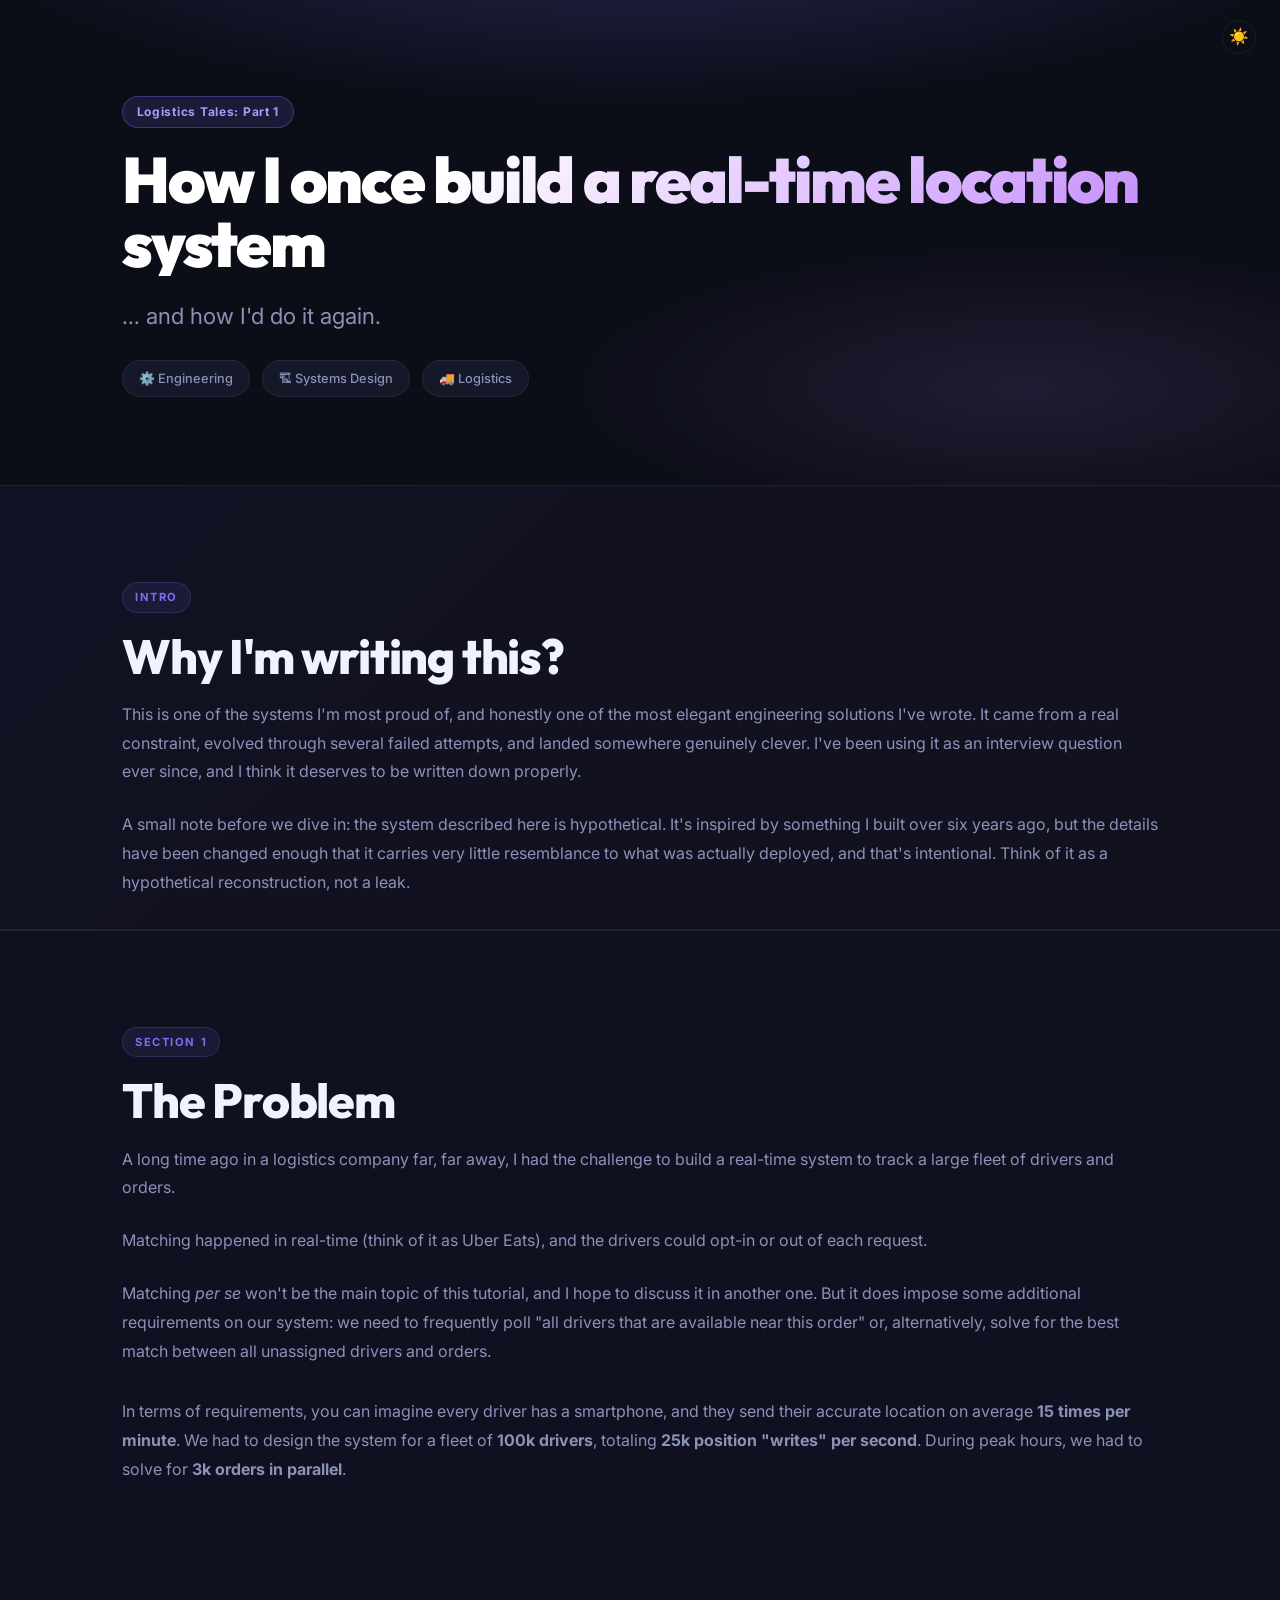
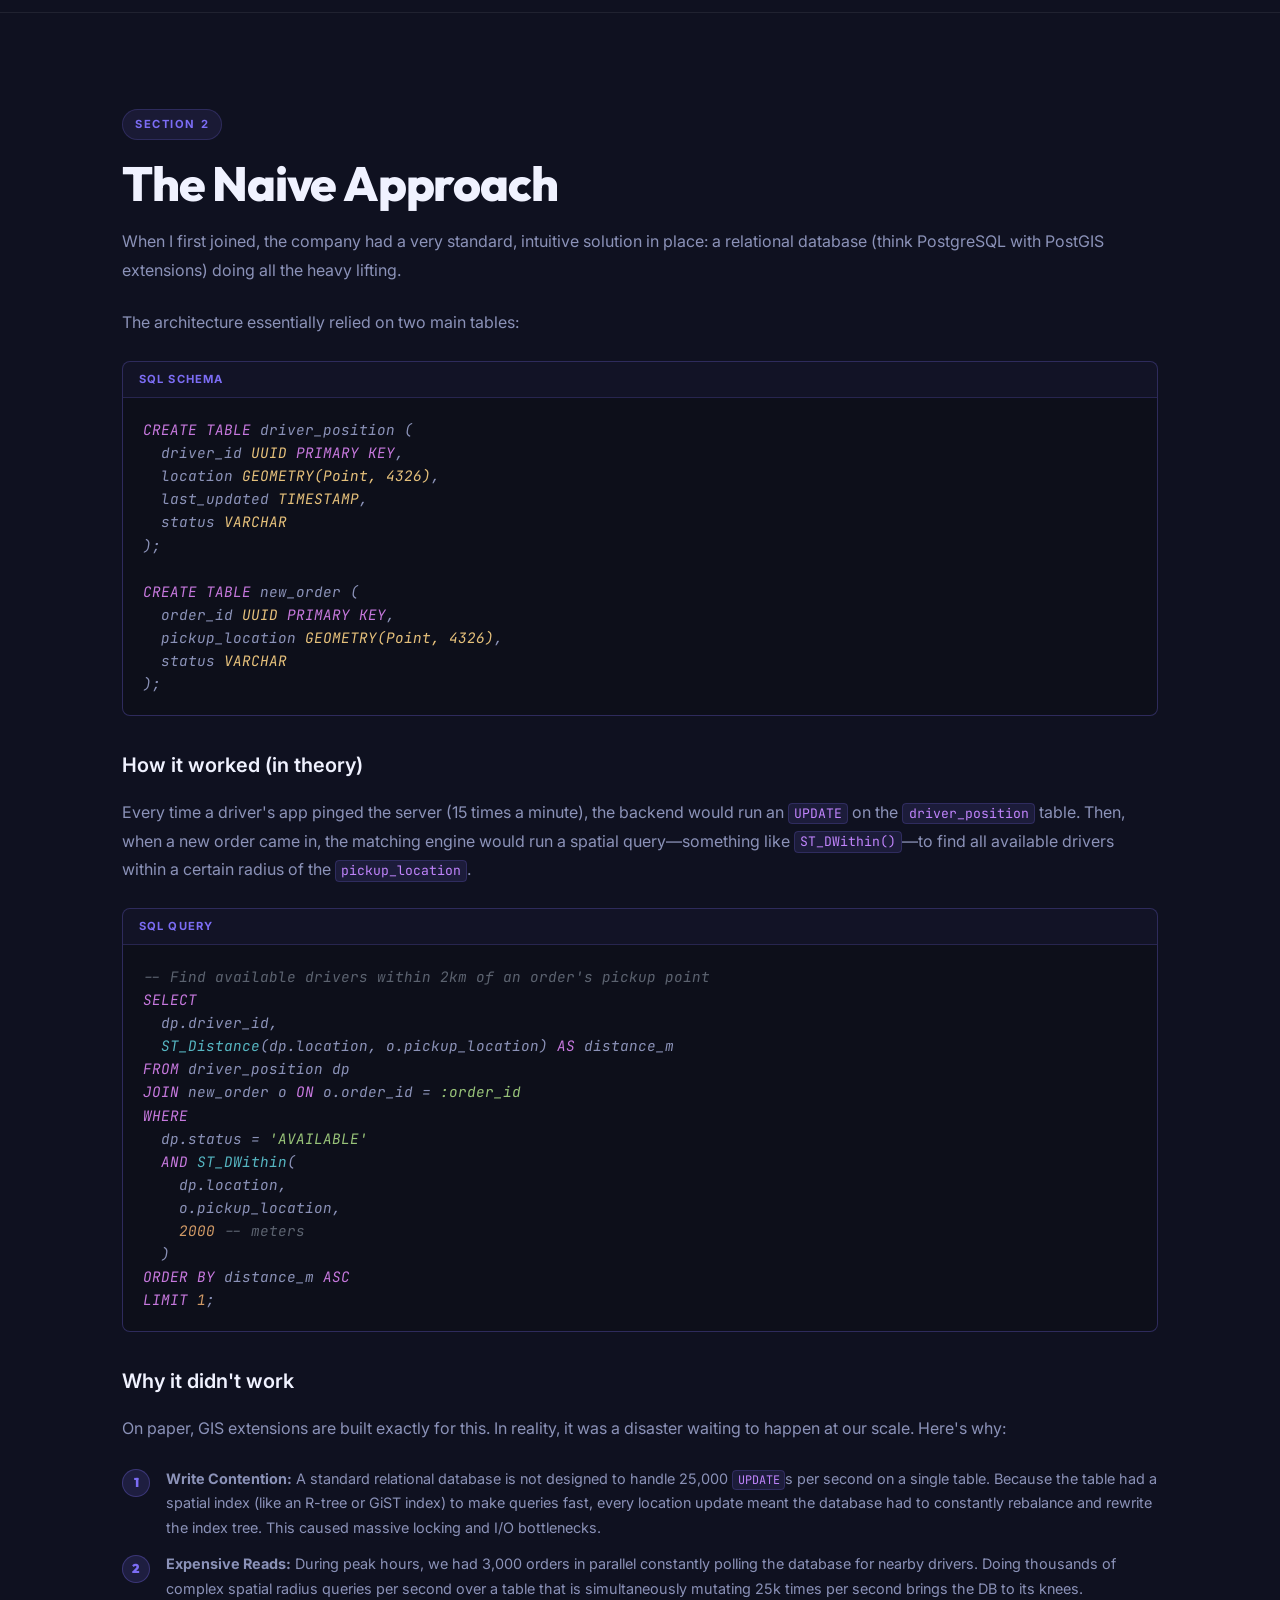
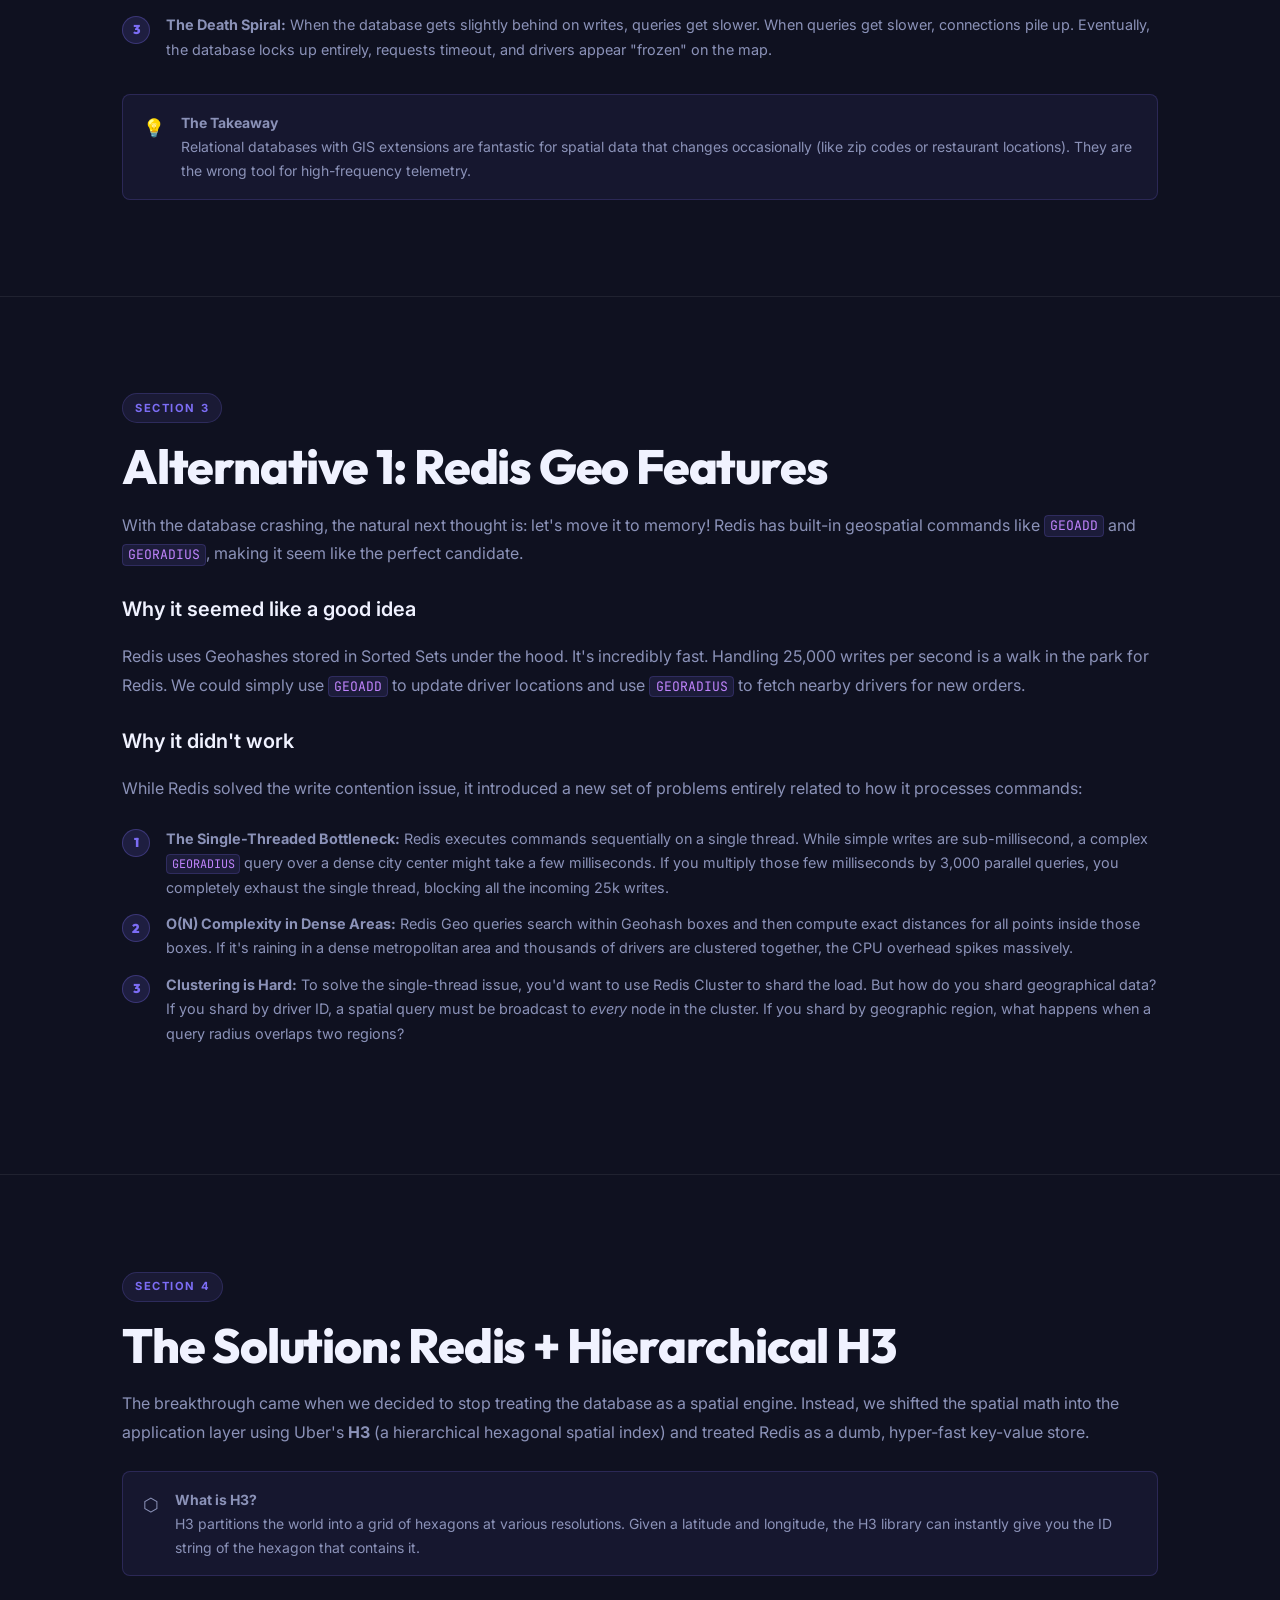
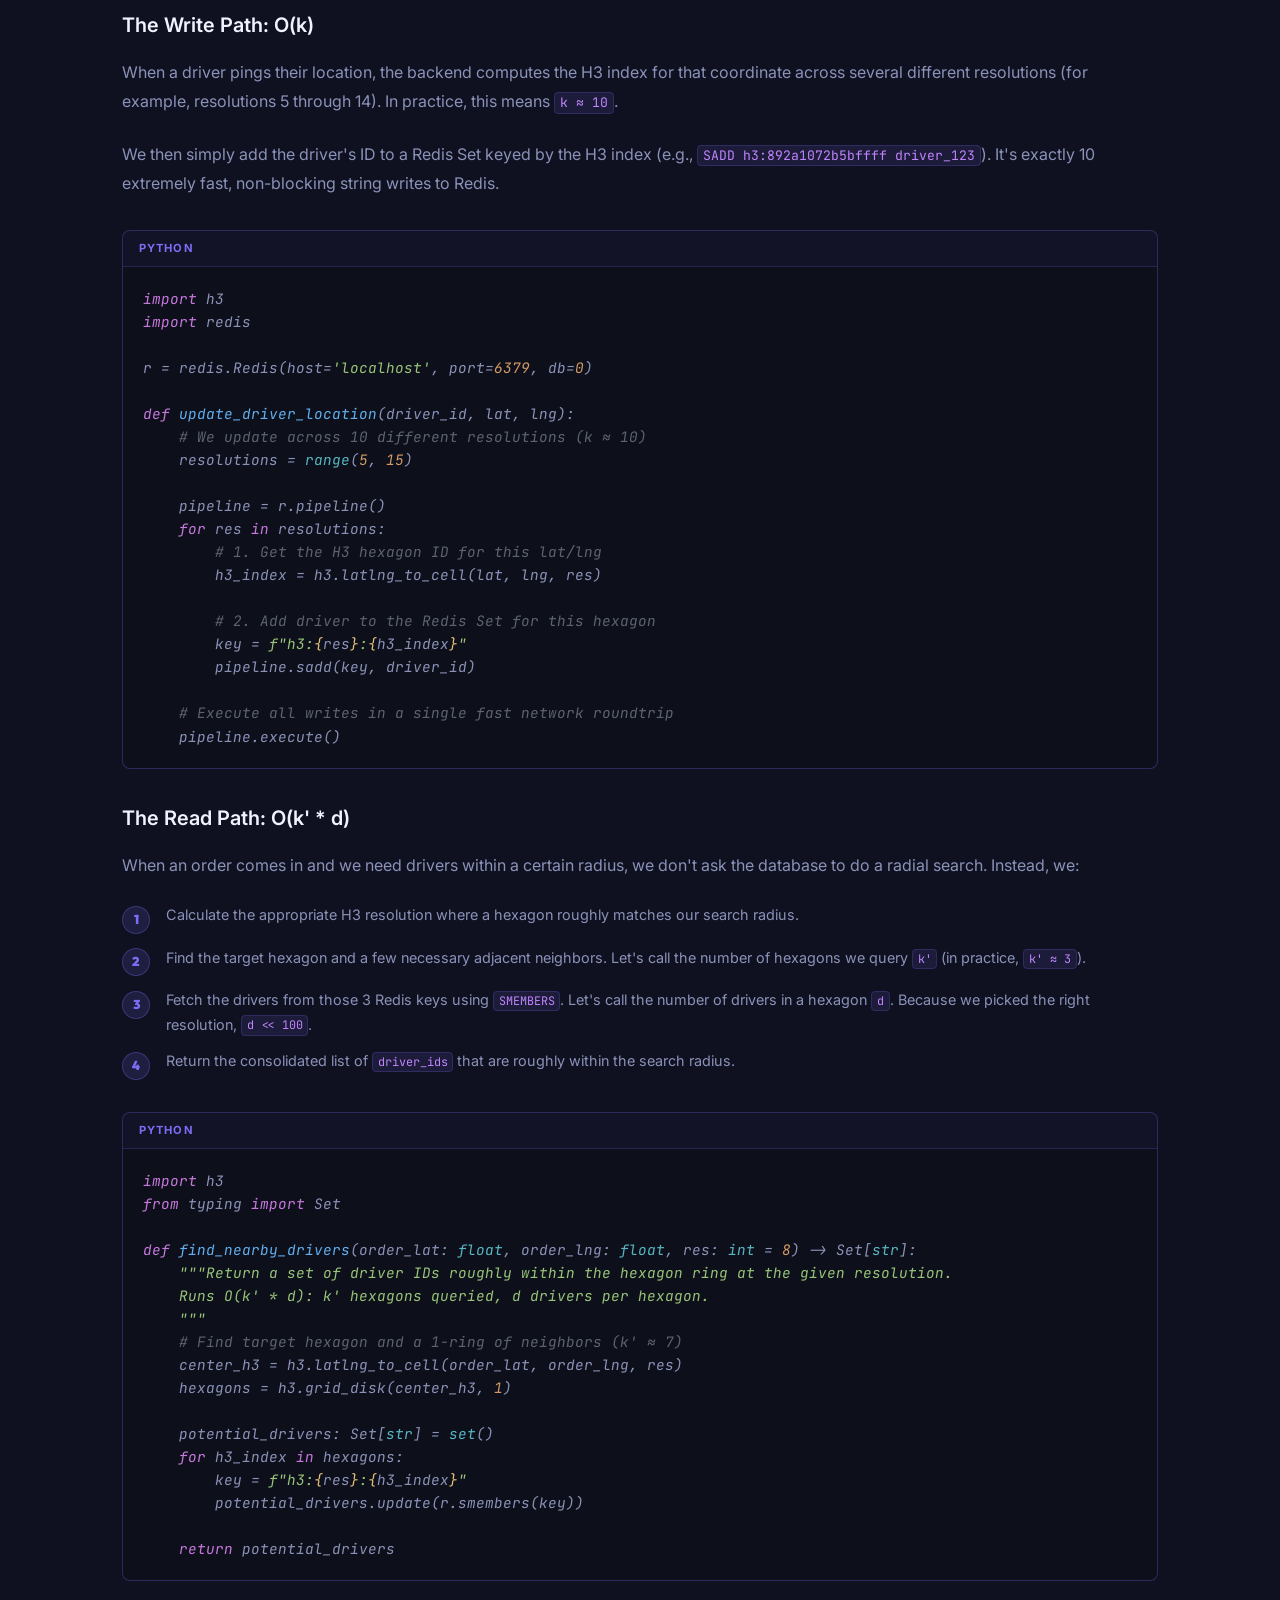
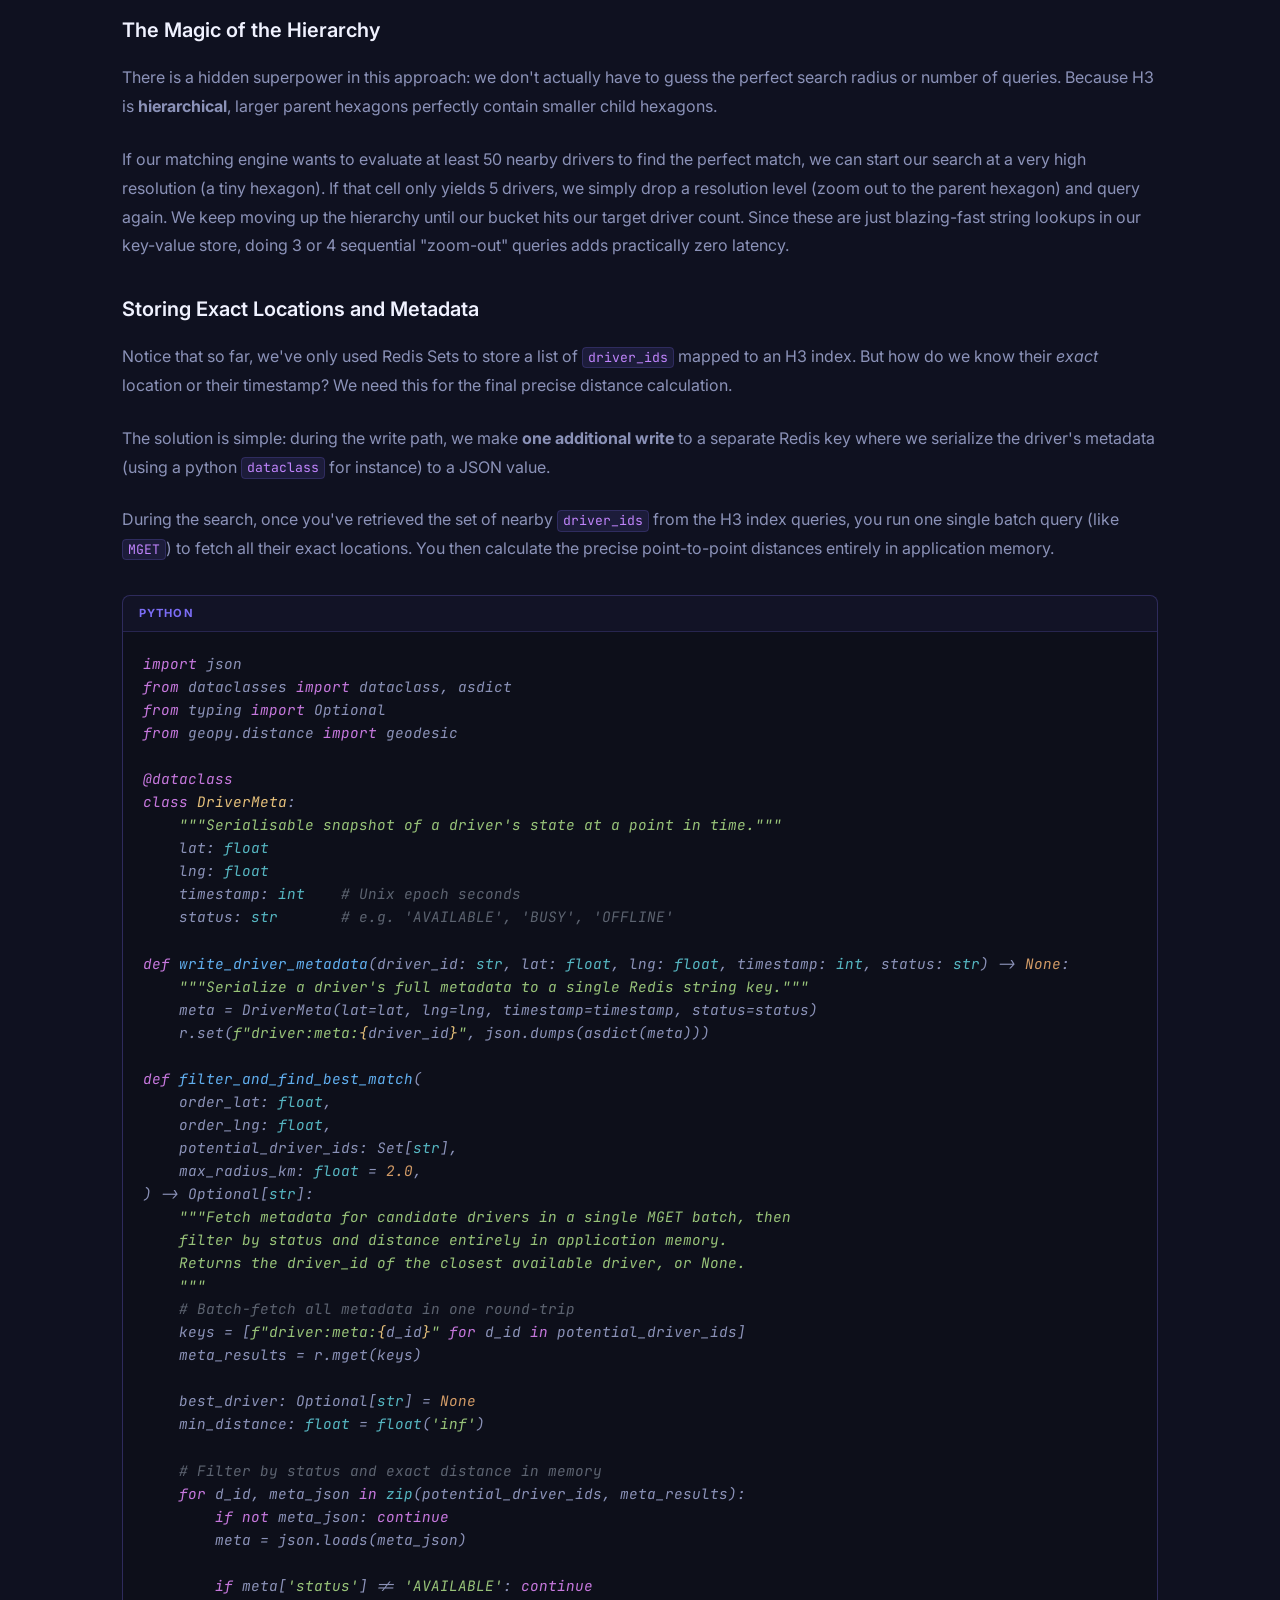
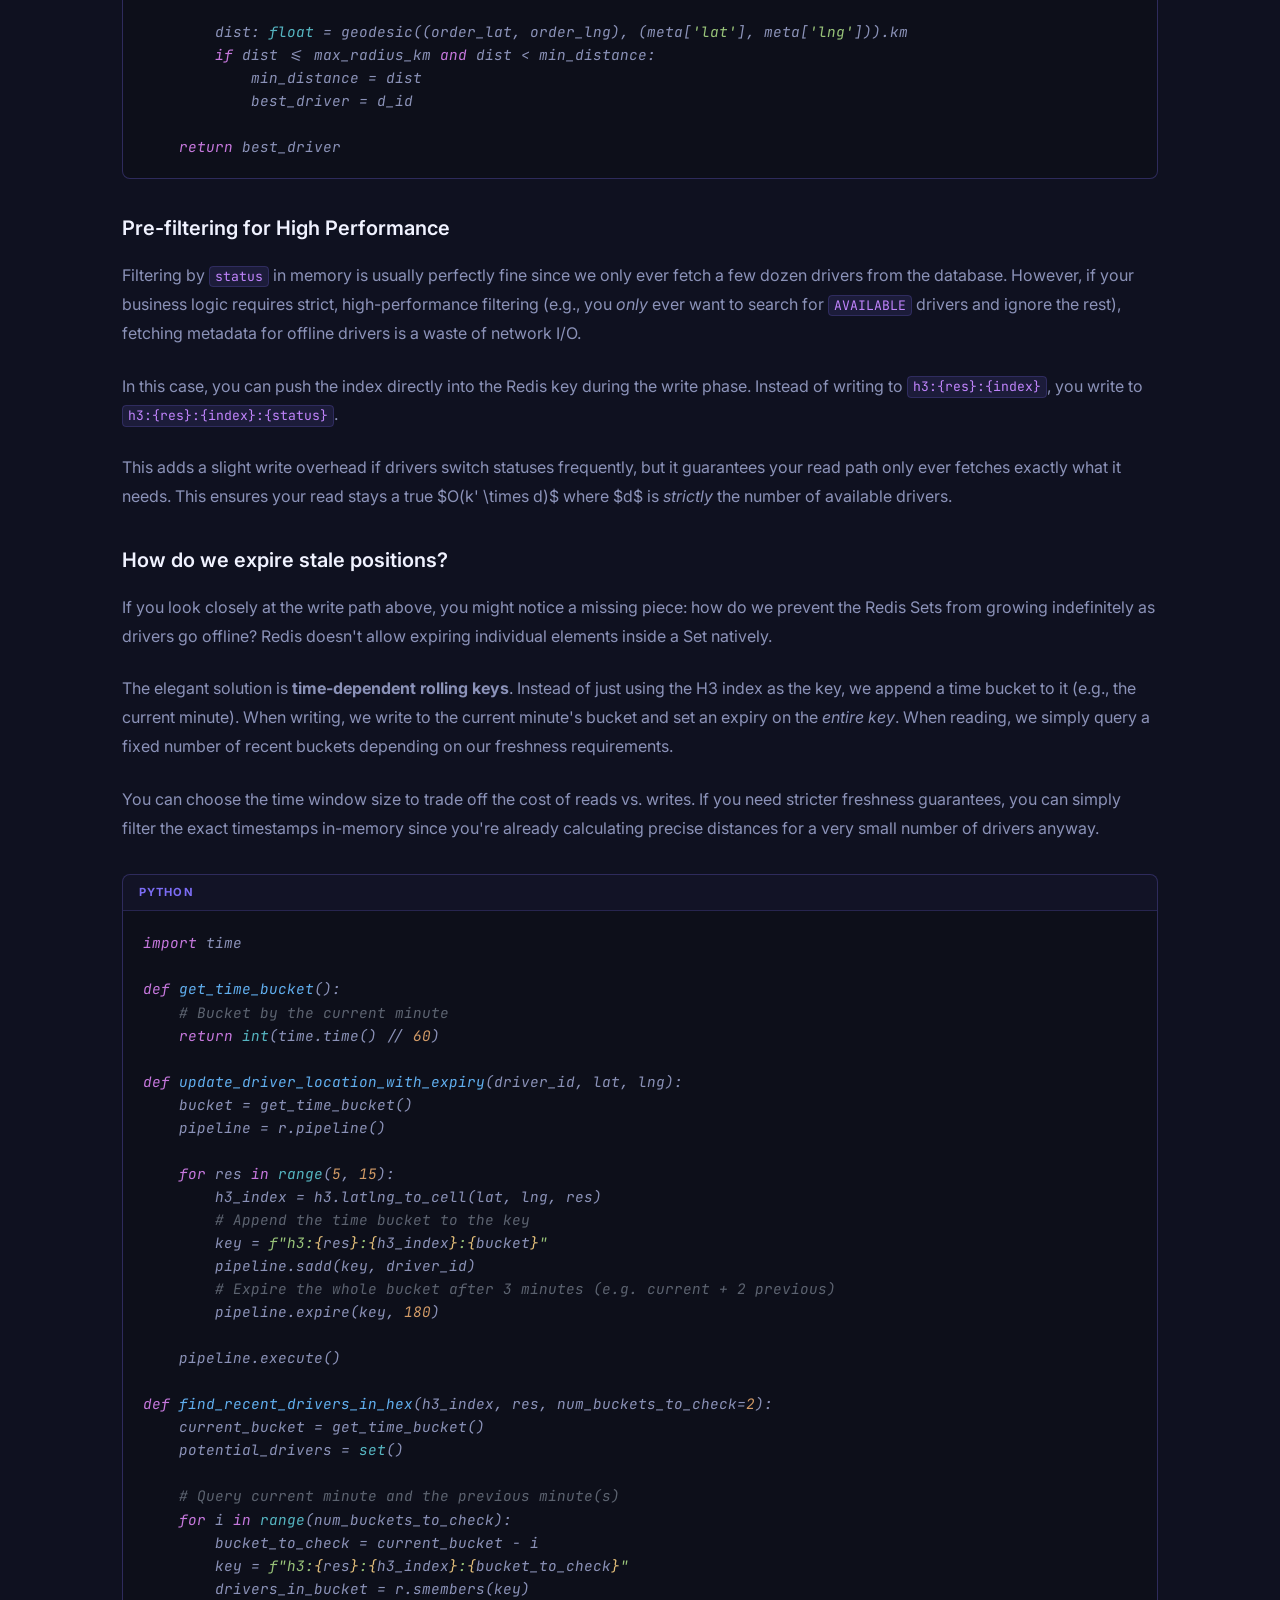
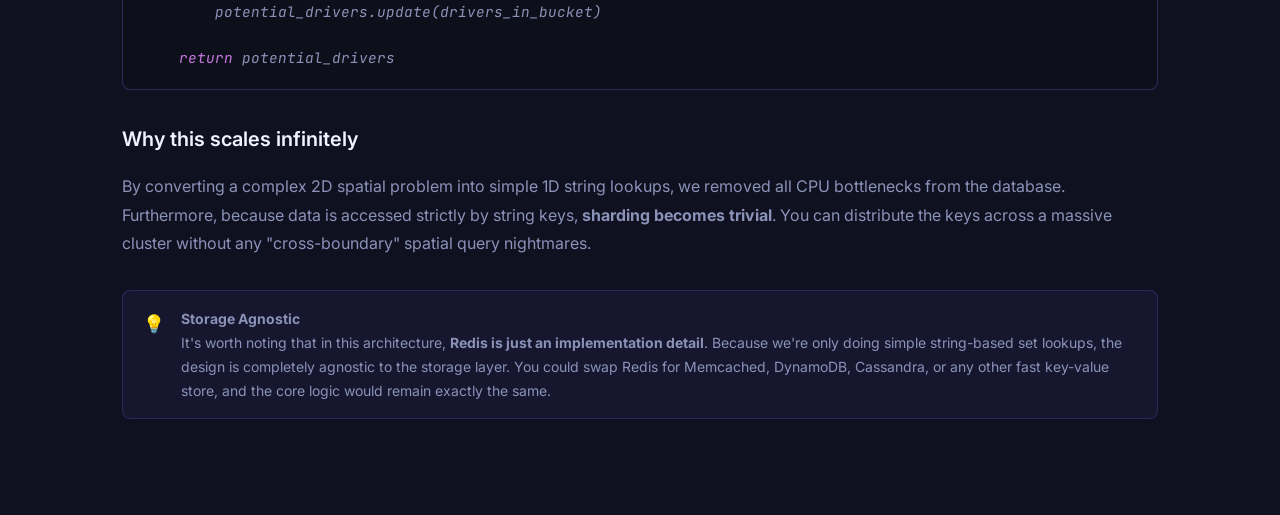
==== courses/position-tracking/index.html @ 2e07fdc0 "feat: add position tracking" ====
<!DOCTYPE html>
<html lang="en">

<head>
  <meta charset="UTF-8" />
  <meta name="viewport" content="width=device-width, initial-scale=1.0" />
  <title>How I once build a real-time location system — Gabi Surita</title>
  <meta name="description" content="and how I'd do it again" />
  <link rel="preconnect" href="https://fonts.googleapis.com" />
  <link rel="preconnect" href="https://fonts.gstatic.com" crossorigin />
  <link
    href="https://fonts.googleapis.com/css2?family=Inter:wght@300;400;500;600;700&family=Outfit:wght@300;400;600;700;900&family=JetBrains+Mono:wght@400;500&display=swap"
    rel="stylesheet" />
  <link rel="stylesheet" href="../../assets/style.css" />
  <link rel="stylesheet" href="../vibecoding/style.css" />
</head>

<body>

  <!-- Theme toggle fixed -->
  <button class="theme-toggle" id="theme-toggle" aria-label="Toggle theme"
    style="position:fixed;top:1.25rem;right:1.5rem;z-index:200;">☀️</button>

  <!-- COURSE HERO -->
  <section class="course-hero" style="min-height: 40vh; padding: 6rem 0 3rem;">
    <div class="course-hero-bg"></div>
    <div class="container course-hero-inner">
      <div class="partnership-badges">
        <span class="partner-badge partner-badge-ag">Logistics Tales: Part 1</span>
      </div>
      <h1 class="course-hero-title" style="font-size: clamp(2rem, 5vw, 4.5rem);">How I once build a real-time location
        system</h1>
      <p class="course-hero-subtitle" style="font-size: clamp(1.1rem, 2.5vw, 1.4rem);">... and how I'd do it again.</p>
      <div class="course-meta">
        <span class="meta-chip">⚙️ Engineering</span>
        <span class="meta-chip">🏗 Systems Design</span>
        <span class="meta-chip">🚚 Logistics</span>
      </div>
    </div>
  </section>

  <!-- INTRO -->
  <section class="tutorial-section vibe-interlude" id="intro" style="padding-bottom: 0;">
    <div class="container">
      <div class="section-tag">Intro</div>
      <h2 class="tutorial-title">Why I'm writing this?</h2>
      <p style="color: var(--text-secondary); line-height: 1.8; font-size: 1rem; margin-bottom: 1.5rem;">
        This is one of the systems I'm most proud of, and honestly one of the most elegant engineering solutions I've
        wrote. It came from a real constraint, evolved through several failed attempts, and landed somewhere
        genuinely clever. I've been using it as an interview question ever since, and I think it deserves to be written
        down properly.
      </p>
      <p style="color: var(--text-secondary); line-height: 1.8; font-size: 1rem; margin-bottom: 2rem;">
        A small note before we dive in: the system described here is hypothetical. It's inspired by something I built
        over six years ago, but the details have been changed enough that it carries very little resemblance to what was
        actually deployed, and that's intentional. Think of it as a hypothetical reconstruction, not a leak.
      </p>
    </div>
  </section>

  <!-- THE PROBLEM -->
  <section class="tutorial-section" id="the-problem">
    <div class="container">
      <div class="section-tag">Section 1</div>
      <h2 class="tutorial-title">The Problem</h2>
      <p style="color: var(--text-secondary); line-height: 1.8; font-size: 1rem; margin-bottom: 1.5rem;">
        A long time ago in a logistics company far, far away, I had the challenge to build a real-time system to track a
        large fleet of drivers and orders.
      </p>

      <p style="color: var(--text-secondary); line-height: 1.8; font-size: 1rem; margin-bottom: 1.5rem;">
        Matching happened in real-time (think of it as Uber Eats), and the drivers could opt-in or out of each request.
      </p>

      <p style="color: var(--text-secondary); line-height: 1.8; font-size: 1rem; margin-bottom: 2rem;">
        Matching <em>per se</em> won't be the main topic of this tutorial, and I hope to discuss it in another one. But
        it does impose some additional requirements on our system: we need to frequently poll "all drivers that are
        available near this order" or, alternatively, solve for the best match between all unassigned drivers and
        orders.
      </p>

      <p style="color: var(--text-secondary); line-height: 1.8; font-size: 1rem; margin-bottom: 2rem;">
        In terms of requirements, you can imagine every driver has a smartphone, and they send their accurate location
        on average <strong>15 times per minute</strong>. We had to design the system for a fleet of <strong>100k
          drivers</strong>, totaling <strong>25k position "writes" per second</strong>. During peak hours, we had to
        solve for <strong>3k orders in parallel</strong>.
      </p>
    </div>
  </section>

  <!-- THE NAIVE APPROACH -->
  <section class="tutorial-section section-alt" id="the-naive-approach">
    <div class="container">
      <div class="section-tag">Section 2</div>
      <h2 class="tutorial-title">The Naive Approach</h2>
      <p style="color: var(--text-secondary); line-height: 1.8; font-size: 1rem; margin-bottom: 1.5rem;">
        When I first joined, the company had a very standard, intuitive solution in place: a relational database (think
        PostgreSQL with PostGIS extensions) doing all the heavy lifting.
      </p>

      <p style="color: var(--text-secondary); line-height: 1.8; font-size: 1rem; margin-bottom: 1.5rem;">
        The architecture essentially relied on two main tables:
      </p>

      <div class="prompt-box" style="margin-bottom: 2rem;">
        <div class="prompt-box-header">SQL Schema</div>
        <div class="prompt-box-body"
          style="font-family: 'JetBrains Mono', monospace; font-size: 0.9rem; line-height: 1.6;">
          <span style="color: #c678dd;">CREATE TABLE</span> driver_position (<br>
          &nbsp;&nbsp;driver_id <span style="color: #e5c07b;">UUID</span> <span style="color: #c678dd;">PRIMARY
            KEY</span>,<br>
          &nbsp;&nbsp;location <span style="color: #e5c07b;">GEOMETRY(Point, 4326)</span>,<br>
          &nbsp;&nbsp;last_updated <span style="color: #e5c07b;">TIMESTAMP</span>,<br>
          &nbsp;&nbsp;status <span style="color: #e5c07b;">VARCHAR</span><br>
          );<br><br>
          <span style="color: #c678dd;">CREATE TABLE</span> new_order (<br>
          &nbsp;&nbsp;order_id <span style="color: #e5c07b;">UUID</span> <span style="color: #c678dd;">PRIMARY
            KEY</span>,<br>
          &nbsp;&nbsp;pickup_location <span style="color: #e5c07b;">GEOMETRY(Point, 4326)</span>,<br>
          &nbsp;&nbsp;status <span style="color: #e5c07b;">VARCHAR</span><br>
          );
        </div>
      </div>

      <h3 style="font-size: 1.25rem; font-weight: 600; margin-bottom: 1rem; color: var(--text-primary);">How it worked
        (in theory)</h3>
      <p style="color: var(--text-secondary); line-height: 1.8; font-size: 1rem; margin-bottom: 1.5rem;">
        Every time a driver's app pinged the server (15 times a minute), the backend would run an <code>UPDATE</code> on
        the <code>driver_position</code> table. Then, when a new order came in, the matching engine would run a spatial
        query—something like <code>ST_DWithin()</code>—to find all available drivers within a certain radius of the
        <code>pickup_location</code>.
      </p>

      <div class="prompt-box" style="margin-bottom: 2rem;">
        <div class="prompt-box-header">SQL Query</div>
        <div class="prompt-box-body"
          style="font-family: 'JetBrains Mono', monospace; font-size: 0.9rem; line-height: 1.6;">
          <span style="color: #5c6370; font-style: italic;">-- Find available drivers within 2km of an order's pickup
            point</span><br>
          <span style="color: #c678dd;">SELECT</span><br>
          &nbsp;&nbsp;dp.driver_id,<br>
          &nbsp;&nbsp;<span style="color: #56b6c2;">ST_Distance</span>(dp.location, o.pickup_location) <span
            style="color: #c678dd;">AS</span> distance_m<br>
          <span style="color: #c678dd;">FROM</span> driver_position dp<br>
          <span style="color: #c678dd;">JOIN</span> new_order o <span style="color: #c678dd;">ON</span> o.order_id =
          <span style="color: #98c379;">:order_id</span><br>
          <span style="color: #c678dd;">WHERE</span><br>
          &nbsp;&nbsp;dp.status = <span style="color: #98c379;">'AVAILABLE'</span><br>
          &nbsp;&nbsp;<span style="color: #c678dd;">AND</span> <span style="color: #56b6c2;">ST_DWithin</span>(<br>
          &nbsp;&nbsp;&nbsp;&nbsp;dp.location,<br>
          &nbsp;&nbsp;&nbsp;&nbsp;o.pickup_location,<br>
          &nbsp;&nbsp;&nbsp;&nbsp;<span style="color: #d19a66;">2000</span> <span
            style="color: #5c6370; font-style: italic;">-- meters</span><br>
          &nbsp;&nbsp;)<br>
          <span style="color: #c678dd;">ORDER BY</span> distance_m <span style="color: #c678dd;">ASC</span><br>
          <span style="color: #c678dd;">LIMIT</span> <span style="color: #d19a66;">1</span>;
        </div>
      </div>

      <h3 style="font-size: 1.25rem; font-weight: 600; margin-bottom: 1rem; color: var(--text-primary);">Why it didn't
        work</h3>
      <p style="color: var(--text-secondary); line-height: 1.8; font-size: 1rem; margin-bottom: 1.5rem;">
        On paper, GIS extensions are built exactly for this. In reality, it was a disaster waiting to happen at our
        scale. Here's why:
      </p>

      <div class="instruction-steps" style="margin-bottom: 2rem;">
        <div class="instruction-step">
          <span class="instruction-num">1</span>
          <div><strong>Write Contention:</strong> A standard relational database is not designed to handle 25,000
            <code>UPDATE</code>s per second on a single table. Because the table had a spatial index (like an R-tree or
            GiST index) to make queries fast, every location update meant the database had to constantly rebalance and
            rewrite the index tree. This caused massive locking and I/O bottlenecks.
          </div>
        </div>
        <div class="instruction-step">
          <span class="instruction-num">2</span>
          <div><strong>Expensive Reads:</strong> During peak hours, we had 3,000 orders in parallel constantly polling
            the database for nearby drivers. Doing thousands of complex spatial radius queries per second over a table
            that is simultaneously mutating 25k times per second brings the DB to its knees.</div>
        </div>
        <div class="instruction-step">
          <span class="instruction-num">3</span>
          <div><strong>The Death Spiral:</strong> When the database gets slightly behind on writes, queries get slower.
            When queries get slower, connections pile up. Eventually, the database locks up entirely, requests timeout,
            and drivers appear "frozen" on the map.</div>
        </div>
      </div>

      <div class="callout callout-info">
        <span class="callout-icon">💡</span>
        <div>
          <strong>The Takeaway</strong><br>
          Relational databases with GIS extensions are fantastic for spatial data that changes occasionally (like zip
          codes or restaurant locations). They are the wrong tool for high-frequency telemetry.
        </div>
      </div>
    </div>
  </section>

  <!-- ALTERNATIVE 1: REDIS -->
  <section class="tutorial-section" id="alternative-1-redis">
    <div class="container">
      <div class="section-tag">Section 3</div>
      <h2 class="tutorial-title">Alternative 1: Redis Geo Features</h2>
      <p style="color: var(--text-secondary); line-height: 1.8; font-size: 1rem; margin-bottom: 1.5rem;">
        With the database crashing, the natural next thought is: let's move it to memory! Redis has built-in geospatial
        commands like <code>GEOADD</code> and <code>GEORADIUS</code>, making it seem like the perfect candidate.
      </p>

      <h3 style="font-size: 1.25rem; font-weight: 600; margin-bottom: 1rem; color: var(--text-primary);">Why it seemed
        like a good idea</h3>
      <p style="color: var(--text-secondary); line-height: 1.8; font-size: 1rem; margin-bottom: 1.5rem;">
        Redis uses Geohashes stored in Sorted Sets under the hood. It's incredibly fast. Handling 25,000 writes per
        second is a walk in the park for Redis. We could simply use <code>GEOADD</code> to update driver locations and
        use <code>GEORADIUS</code> to fetch nearby drivers for new orders.
      </p>

      <h3 style="font-size: 1.25rem; font-weight: 600; margin-bottom: 1rem; color: var(--text-primary);">Why it didn't
        work</h3>
      <p style="color: var(--text-secondary); line-height: 1.8; font-size: 1rem; margin-bottom: 1.5rem;">
        While Redis solved the write contention issue, it introduced a new set of problems entirely related to how it
        processes commands:
      </p>

      <div class="instruction-steps" style="margin-bottom: 2rem;">
        <div class="instruction-step">
          <span class="instruction-num">1</span>
          <div><strong>The Single-Threaded Bottleneck:</strong> Redis executes commands sequentially on a single thread.
            While simple writes are sub-millisecond, a complex <code>GEORADIUS</code> query over a dense city center
            might take a few milliseconds. If you multiply those few milliseconds by 3,000 parallel queries, you
            completely exhaust the single thread, blocking all the incoming 25k writes.</div>
        </div>
        <div class="instruction-step">
          <span class="instruction-num">2</span>
          <div><strong>O(N) Complexity in Dense Areas:</strong> Redis Geo queries search within Geohash boxes and then
            compute exact distances for all points inside those boxes. If it's raining in a dense metropolitan area and
            thousands of drivers are clustered together, the CPU overhead spikes massively.</div>
        </div>
        <div class="instruction-step">
          <span class="instruction-num">3</span>
          <div><strong>Clustering is Hard:</strong> To solve the single-thread issue, you'd want to use Redis Cluster to
            shard the load. But how do you shard geographical data? If you shard by driver ID, a spatial query must be
            broadcast to <em>every</em> node in the cluster. If you shard by geographic region, what happens when a
            query radius overlaps two regions?</div>
        </div>
      </div>
    </div>
  </section>
  <!-- THE WINNING ARCHITECTURE -->
  <section class="tutorial-section section-alt" id="the-winning-architecture">
    <div class="container">
      <div class="section-tag">Section 4</div>
      <h2 class="tutorial-title">The Solution: Redis + Hierarchical H3</h2>
      <p style="color: var(--text-secondary); line-height: 1.8; font-size: 1rem; margin-bottom: 1.5rem;">
        The breakthrough came when we decided to stop treating the database as a spatial engine. Instead, we shifted the
        spatial math into the application layer using Uber's <strong>H3</strong> (a hierarchical hexagonal spatial
        index) and treated Redis as a dumb, hyper-fast key-value store.
      </p>

      <div class="callout callout-info" style="margin-bottom: 2rem;">
        <span class="callout-icon">⬡</span>
        <div>
          <strong>What is H3?</strong><br>
          H3 partitions the world into a grid of hexagons at various resolutions. Given a latitude and longitude, the H3
          library can instantly give you the ID string of the hexagon that contains it.
        </div>
      </div>

      <h3 style="font-size: 1.25rem; font-weight: 600; margin-bottom: 1rem; color: var(--text-primary);">The Write Path:
        O(k)</h3>
      <p style="color: var(--text-secondary); line-height: 1.8; font-size: 1rem; margin-bottom: 1.5rem;">
        When a driver pings their location, the backend computes the H3 index for that coordinate across several
        different resolutions (for example, resolutions 5 through 14). In practice, this means <code>k ≈ 10</code>.
      </p>
      <p style="color: var(--text-secondary); line-height: 1.8; font-size: 1rem; margin-bottom: 2rem;">
        We then simply add the driver's ID to a Redis Set keyed by the H3 index (e.g.,
        <code>SADD h3:892a1072b5bffff driver_123</code>). It's exactly 10 extremely fast, non-blocking string writes to
        Redis.
      </p>

      <div class="prompt-box" style="margin-bottom: 2rem;">
        <div class="prompt-box-header">python</div>
        <div class="prompt-box-body"
          style="font-family: 'JetBrains Mono', monospace; font-size: 0.9rem; line-height: 1.6;">
          <span style="color: #c678dd;">import</span> h3<br>
          <span style="color: #c678dd;">import</span> redis<br><br>
          r = redis.Redis(host=<span style="color: #98c379;">'localhost'</span>, port=<span
            style="color: #d19a66;">6379</span>, db=<span style="color: #d19a66;">0</span>)<br><br>
          <span style="color: #c678dd;">def</span> <span
            style="color: #61afef;">update_driver_location</span>(driver_id, lat, lng):<br>
          &nbsp;&nbsp;&nbsp;&nbsp;<span style="color: #5c6370; font-style: italic;"># We update across 10 different
            resolutions (k ≈ 10)</span><br>
          &nbsp;&nbsp;&nbsp;&nbsp;resolutions = <span style="color: #56b6c2;">range</span>(<span
            style="color: #d19a66;">5</span>, <span style="color: #d19a66;">15</span>)<br><br>
          &nbsp;&nbsp;&nbsp;&nbsp;pipeline = r.pipeline()<br>
          &nbsp;&nbsp;&nbsp;&nbsp;<span style="color: #c678dd;">for</span> res <span style="color: #c678dd;">in</span>
          resolutions:<br>
          &nbsp;&nbsp;&nbsp;&nbsp;&nbsp;&nbsp;&nbsp;&nbsp;<span style="color: #5c6370; font-style: italic;"># 1. Get the
            H3 hexagon ID for this lat/lng</span><br>
          &nbsp;&nbsp;&nbsp;&nbsp;&nbsp;&nbsp;&nbsp;&nbsp;h3_index = h3.latlng_to_cell(lat, lng, res)<br><br>
          &nbsp;&nbsp;&nbsp;&nbsp;&nbsp;&nbsp;&nbsp;&nbsp;<span style="color: #5c6370; font-style: italic;"># 2. Add
            driver to the Redis Set for this hexagon</span><br>
          &nbsp;&nbsp;&nbsp;&nbsp;&nbsp;&nbsp;&nbsp;&nbsp;key = <span style="color: #98c379;">f"h3:</span><span
            style="color: #e5c07b;">{</span>res<span style="color: #e5c07b;">}</span><span
            style="color: #98c379;">:</span><span style="color: #e5c07b;">{</span>h3_index<span
            style="color: #e5c07b;">}</span><span style="color: #98c379;">"</span><br>
          &nbsp;&nbsp;&nbsp;&nbsp;&nbsp;&nbsp;&nbsp;&nbsp;pipeline.sadd(key, driver_id)<br><br>
          &nbsp;&nbsp;&nbsp;&nbsp;<span style="color: #5c6370; font-style: italic;"># Execute all writes in a single
            fast network roundtrip</span><br>
          &nbsp;&nbsp;&nbsp;&nbsp;pipeline.execute()
        </div>
      </div>

      <h3 style="font-size: 1.25rem; font-weight: 600; margin-bottom: 1rem; color: var(--text-primary);">The Read Path:
        O(k' * d)</h3>
      <p style="color: var(--text-secondary); line-height: 1.8; font-size: 1rem; margin-bottom: 1.5rem;">
        When an order comes in and we need drivers within a certain radius, we don't ask the database to do a radial
        search. Instead, we:
      </p>

      <div class="instruction-steps" style="margin-bottom: 2rem;">
        <div class="instruction-step">
          <span class="instruction-num">1</span>
          <div>Calculate the appropriate H3 resolution where a hexagon roughly matches our search radius.</div>
        </div>
        <div class="instruction-step">
          <span class="instruction-num">2</span>
          <div>Find the target hexagon and a few necessary adjacent neighbors. Let's call the number of hexagons we
            query <code>k'</code> (in practice, <code>k' ≈ 3</code>).</div>
        </div>
        <div class="instruction-step">
          <span class="instruction-num">3</span>
          <div>Fetch the drivers from those 3 Redis keys using <code>SMEMBERS</code>. Let's call the number of drivers
            in a hexagon <code>d</code>. Because we picked the right resolution, <code>d &lt;&lt; 100</code>.</div>
        </div>
        <div class="instruction-step">
          <span class="instruction-num">4</span>
          <div>Return the consolidated list of <code>driver_ids</code> that are roughly within the search radius.</div>
        </div>
      </div>

      <div class="prompt-box" style="margin-bottom: 2rem;">
        <div class="prompt-box-header">python</div>
        <div class="prompt-box-body"
          style="font-family: 'JetBrains Mono', monospace; font-size: 0.9rem; line-height: 1.6;">
          <span style="color: #c678dd;">import</span> h3<br>
          <span style="color: #c678dd;">from</span> typing <span style="color: #c678dd;">import</span> Set<br><br>
          <span style="color: #c678dd;">def</span> <span style="color: #61afef;">find_nearby_drivers</span>(order_lat:
          <span style="color: #56b6c2;">float</span>, order_lng: <span style="color: #56b6c2;">float</span>, res: <span
            style="color: #56b6c2;">int</span> = <span style="color: #d19a66;">8</span>) -&gt; Set[<span
            style="color: #56b6c2;">str</span>]:<br>
          &nbsp;&nbsp;&nbsp;&nbsp;<span style="color: #98c379;">"""Return a set of driver IDs roughly within the hexagon
            ring at the given resolution.</span><br>
          &nbsp;&nbsp;&nbsp;&nbsp;<span style="color: #98c379;">Runs O(k' * d): k' hexagons queried, d drivers per
            hexagon.</span><br>
          &nbsp;&nbsp;&nbsp;&nbsp;<span style="color: #98c379;">"""</span><br>
          &nbsp;&nbsp;&nbsp;&nbsp;<span style="color: #5c6370; font-style: italic;"># Find target hexagon and a 1-ring
            of neighbors (k' ≈ 7)</span><br>
          &nbsp;&nbsp;&nbsp;&nbsp;center_h3 = h3.latlng_to_cell(order_lat, order_lng, res)<br>
          &nbsp;&nbsp;&nbsp;&nbsp;hexagons = h3.grid_disk(center_h3, <span style="color: #d19a66;">1</span>)<br><br>
          &nbsp;&nbsp;&nbsp;&nbsp;potential_drivers: Set[<span style="color: #56b6c2;">str</span>] = <span
            style="color: #56b6c2;">set</span>()<br>
          &nbsp;&nbsp;&nbsp;&nbsp;<span style="color: #c678dd;">for</span> h3_index <span
            style="color: #c678dd;">in</span> hexagons:<br>
          &nbsp;&nbsp;&nbsp;&nbsp;&nbsp;&nbsp;&nbsp;&nbsp;key = <span style="color: #98c379;">f"h3:</span><span
            style="color: #e5c07b;">{</span>res<span style="color: #e5c07b;">}</span><span
            style="color: #98c379;">:</span><span style="color: #e5c07b;">{</span>h3_index<span
            style="color: #e5c07b;">}</span><span style="color: #98c379;">"</span><br>
          &nbsp;&nbsp;&nbsp;&nbsp;&nbsp;&nbsp;&nbsp;&nbsp;potential_drivers.update(r.smembers(key))<br><br>
          &nbsp;&nbsp;&nbsp;&nbsp;<span style="color: #c678dd;">return</span> potential_drivers
        </div>
      </div>

      <h3 style="font-size: 1.25rem; font-weight: 600; margin-bottom: 1rem; color: var(--text-primary);">The Magic of
        the Hierarchy</h3>
      <p style="color: var(--text-secondary); line-height: 1.8; font-size: 1rem; margin-bottom: 1.5rem;">
        There is a hidden superpower in this approach: we don't actually have to guess the perfect search radius or
        number of queries. Because H3 is <strong>hierarchical</strong>, larger parent hexagons perfectly contain smaller
        child hexagons.
      </p>
      <p style="color: var(--text-secondary); line-height: 1.8; font-size: 1rem; margin-bottom: 2rem;">
        If our matching engine wants to evaluate at least 50 nearby drivers to find the perfect match, we can start our
        search at a very high resolution (a tiny hexagon). If that cell only yields 5 drivers, we simply drop a
        resolution level (zoom out to the parent hexagon) and query again. We keep moving up the hierarchy until our
        bucket hits our target driver count. Since these are just blazing-fast string lookups in our key-value store,
        doing 3 or 4 sequential "zoom-out" queries adds practically zero latency.
      </p>

      <h3 style="font-size: 1.25rem; font-weight: 600; margin-bottom: 1rem; color: var(--text-primary);">Storing Exact
        Locations and Metadata</h3>
      <p style="color: var(--text-secondary); line-height: 1.8; font-size: 1rem; margin-bottom: 1.5rem;">
        Notice that so far, we've only used Redis Sets to store a list of <code>driver_ids</code> mapped to an H3 index.
        But how do we know their <em>exact</em> location or their timestamp? We need this for the final precise distance
        calculation.
      </p>
      <p style="color: var(--text-secondary); line-height: 1.8; font-size: 1rem; margin-bottom: 1.5rem;">
        The solution is simple: during the write path, we make <strong>one additional write</strong> to a separate Redis
        key where we serialize the driver's metadata (using a python <code>dataclass</code> for instance) to a JSON
        value.
      </p>
      <p style="color: var(--text-secondary); line-height: 1.8; font-size: 1rem; margin-bottom: 2rem;">
        During the search, once you've retrieved the set of nearby <code>driver_ids</code> from the H3 index queries,
        you run one single batch query (like <code>MGET</code>) to fetch all their exact locations. You then calculate
        the precise point-to-point distances entirely in application memory.
      </p>

      <div class="prompt-box" style="margin-bottom: 2rem;">
        <div class="prompt-box-header">python</div>
        <div class="prompt-box-body"
          style="font-family: 'JetBrains Mono', monospace; font-size: 0.9rem; line-height: 1.6;">
          <span style="color: #c678dd;">import</span> json<br>
          <span style="color: #c678dd;">from</span> dataclasses <span style="color: #c678dd;">import</span> dataclass,
          asdict<br>
          <span style="color: #c678dd;">from</span> typing <span style="color: #c678dd;">import</span> Optional<br>
          <span style="color: #c678dd;">from</span> geopy.distance <span style="color: #c678dd;">import</span>
          geodesic<br><br>
          <span style="color: #c678dd;">@dataclass</span><br>
          <span style="color: #c678dd;">class</span> <span style="color: #e5c07b;">DriverMeta</span>:<br>
          &nbsp;&nbsp;&nbsp;&nbsp;<span style="color: #98c379;">"""Serialisable snapshot of a driver's state at a point
            in time."""</span><br>
          &nbsp;&nbsp;&nbsp;&nbsp;lat: <span style="color: #56b6c2;">float</span><br>
          &nbsp;&nbsp;&nbsp;&nbsp;lng: <span style="color: #56b6c2;">float</span><br>
          &nbsp;&nbsp;&nbsp;&nbsp;timestamp: <span style="color: #56b6c2;">int</span>&nbsp;&nbsp;&nbsp;&nbsp;<span
            style="color: #5c6370; font-style: italic;"># Unix epoch seconds</span><br>
          &nbsp;&nbsp;&nbsp;&nbsp;status: <span
            style="color: #56b6c2;">str</span>&nbsp;&nbsp;&nbsp;&nbsp;&nbsp;&nbsp;&nbsp;<span
            style="color: #5c6370; font-style: italic;"># e.g. 'AVAILABLE', 'BUSY', 'OFFLINE'</span><br><br>
          <span style="color: #c678dd;">def</span> <span style="color: #61afef;">write_driver_metadata</span>(driver_id:
          <span style="color: #56b6c2;">str</span>, lat: <span style="color: #56b6c2;">float</span>, lng: <span
            style="color: #56b6c2;">float</span>, timestamp: <span style="color: #56b6c2;">int</span>, status: <span
            style="color: #56b6c2;">str</span>) -&gt; <span style="color: #d19a66;">None</span>:<br>
          &nbsp;&nbsp;&nbsp;&nbsp;<span style="color: #98c379;">"""Serialize a driver's full metadata to a single Redis
            string key."""</span><br>
          &nbsp;&nbsp;&nbsp;&nbsp;meta = DriverMeta(lat=lat, lng=lng, timestamp=timestamp, status=status)<br>
          &nbsp;&nbsp;&nbsp;&nbsp;r.set(<span style="color: #98c379;">f"driver:meta:</span><span
            style="color: #e5c07b;">{</span>driver_id<span style="color: #e5c07b;">}</span><span
            style="color: #98c379;">"</span>, json.dumps(asdict(meta)))<br><br>
          <span style="color: #c678dd;">def</span> <span style="color: #61afef;">filter_and_find_best_match</span>(<br>
          &nbsp;&nbsp;&nbsp;&nbsp;order_lat: <span style="color: #56b6c2;">float</span>,<br>
          &nbsp;&nbsp;&nbsp;&nbsp;order_lng: <span style="color: #56b6c2;">float</span>,<br>
          &nbsp;&nbsp;&nbsp;&nbsp;potential_driver_ids: Set[<span style="color: #56b6c2;">str</span>],<br>
          &nbsp;&nbsp;&nbsp;&nbsp;max_radius_km: <span style="color: #56b6c2;">float</span> = <span
            style="color: #d19a66;">2.0</span>,<br>
          ) -&gt; Optional[<span style="color: #56b6c2;">str</span>]:<br>
          &nbsp;&nbsp;&nbsp;&nbsp;<span style="color: #98c379;">"""Fetch metadata for candidate drivers in a single MGET
            batch, then</span><br>
          &nbsp;&nbsp;&nbsp;&nbsp;<span style="color: #98c379;">filter by status and distance entirely in application
            memory.</span><br>
          &nbsp;&nbsp;&nbsp;&nbsp;<span style="color: #98c379;">Returns the driver_id of the closest available driver,
            or None.</span><br>
          &nbsp;&nbsp;&nbsp;&nbsp;<span style="color: #98c379;">"""</span><br>
          &nbsp;&nbsp;&nbsp;&nbsp;<span style="color: #5c6370; font-style: italic;"># Batch-fetch all metadata in one
            round-trip</span><br>
          &nbsp;&nbsp;&nbsp;&nbsp;keys = [<span style="color: #98c379;">f"driver:meta:</span><span
            style="color: #e5c07b;">{</span>d_id<span style="color: #e5c07b;">}</span><span
            style="color: #98c379;">"</span> <span style="color: #c678dd;">for</span> d_id <span
            style="color: #c678dd;">in</span> potential_driver_ids]<br>
          &nbsp;&nbsp;&nbsp;&nbsp;meta_results = r.mget(keys)<br><br>
          &nbsp;&nbsp;&nbsp;&nbsp;best_driver: Optional[<span style="color: #56b6c2;">str</span>] = <span
            style="color: #d19a66;">None</span><br>
          &nbsp;&nbsp;&nbsp;&nbsp;min_distance: <span style="color: #56b6c2;">float</span> = <span
            style="color: #56b6c2;">float</span>(<span style="color: #98c379;">'inf'</span>)<br><br>
          &nbsp;&nbsp;&nbsp;&nbsp;<span style="color: #5c6370; font-style: italic;"># Filter by status and exact
            distance in memory</span><br>
          &nbsp;&nbsp;&nbsp;&nbsp;<span style="color: #c678dd;">for</span> d_id, meta_json <span
            style="color: #c678dd;">in</span> <span style="color: #56b6c2;">zip</span>(potential_driver_ids,
          meta_results):<br>
          &nbsp;&nbsp;&nbsp;&nbsp;&nbsp;&nbsp;&nbsp;&nbsp;<span style="color: #c678dd;">if</span> <span
            style="color: #c678dd;">not</span> meta_json: <span style="color: #c678dd;">continue</span><br>
          &nbsp;&nbsp;&nbsp;&nbsp;&nbsp;&nbsp;&nbsp;&nbsp;meta = json.loads(meta_json)<br><br>
          &nbsp;&nbsp;&nbsp;&nbsp;&nbsp;&nbsp;&nbsp;&nbsp;<span style="color: #c678dd;">if</span> meta[<span
            style="color: #98c379;">'status'</span>] != <span style="color: #98c379;">'AVAILABLE'</span>: <span
            style="color: #c678dd;">continue</span><br><br>
          &nbsp;&nbsp;&nbsp;&nbsp;&nbsp;&nbsp;&nbsp;&nbsp;dist: <span style="color: #56b6c2;">float</span> =
          geodesic((order_lat, order_lng), (meta[<span style="color: #98c379;">'lat'</span>], meta[<span
            style="color: #98c379;">'lng'</span>])).km<br>
          &nbsp;&nbsp;&nbsp;&nbsp;&nbsp;&nbsp;&nbsp;&nbsp;<span style="color: #c678dd;">if</span> dist &lt;=
          max_radius_km <span style="color: #c678dd;">and</span> dist &lt; min_distance:<br>
          &nbsp;&nbsp;&nbsp;&nbsp;&nbsp;&nbsp;&nbsp;&nbsp;&nbsp;&nbsp;&nbsp;&nbsp;min_distance = dist<br>
          &nbsp;&nbsp;&nbsp;&nbsp;&nbsp;&nbsp;&nbsp;&nbsp;&nbsp;&nbsp;&nbsp;&nbsp;best_driver = d_id<br><br>
          &nbsp;&nbsp;&nbsp;&nbsp;<span style="color: #c678dd;">return</span> best_driver
        </div>
      </div>

      <h3 style="font-size: 1.25rem; font-weight: 600; margin-bottom: 1rem; color: var(--text-primary);">Pre-filtering
        for High Performance</h3>
      <p style="color: var(--text-secondary); line-height: 1.8; font-size: 1rem; margin-bottom: 1.5rem;">
        Filtering by <code>status</code> in memory is usually perfectly fine since we only ever fetch a few dozen
        drivers from the database. However, if your business logic requires strict, high-performance filtering (e.g.,
        you <em>only</em> ever want to search for <code>AVAILABLE</code> drivers and ignore the rest), fetching metadata
        for offline drivers is a waste of network I/O.
      </p>
      <p style="color: var(--text-secondary); line-height: 1.8; font-size: 1rem; margin-bottom: 1.5rem;">
        In this case, you can push the index directly into the Redis key during the write phase. Instead of writing to
        <code>h3:{res}:{index}</code>, you write to <code>h3:{res}:{index}:{status}</code>.
      </p>
      <p style="color: var(--text-secondary); line-height: 1.8; font-size: 1rem; margin-bottom: 2rem;">
        This adds a slight write overhead if drivers switch statuses frequently, but it guarantees your read path only
        ever fetches exactly what it needs. This ensures your read stays a true $O(k' \times d)$ where $d$ is
        <em>strictly</em> the number of available drivers.
      </p>


      <h3 style="font-size: 1.25rem; font-weight: 600; margin-bottom: 1rem; color: var(--text-primary);">How do we
        expire stale positions?</h3>
      <p style="color: var(--text-secondary); line-height: 1.8; font-size: 1rem; margin-bottom: 1.5rem;">
        If you look closely at the write path above, you might notice a missing piece: how do we prevent the Redis Sets
        from growing indefinitely as drivers go offline? Redis doesn't allow expiring individual elements inside a Set
        natively.
      </p>
      <p style="color: var(--text-secondary); line-height: 1.8; font-size: 1rem; margin-bottom: 1.5rem;">
        The elegant solution is <strong>time-dependent rolling keys</strong>. Instead of just using the H3 index as the
        key, we append a time bucket to it (e.g., the current minute). When writing, we write to the current minute's
        bucket and set an expiry on the <em>entire key</em>. When reading, we simply query a fixed number of recent
        buckets depending on our freshness requirements.
      </p>
      <p style="color: var(--text-secondary); line-height: 1.8; font-size: 1rem; margin-bottom: 2rem;">
        You can choose the time window size to trade off the cost of reads vs. writes. If you need stricter freshness
        guarantees, you can simply filter the exact timestamps in-memory since you're already calculating precise
        distances for a very small number of drivers anyway.
      </p>

      <div class="prompt-box" style="margin-bottom: 2rem;">
        <div class="prompt-box-header">python</div>
        <div class="prompt-box-body"
          style="font-family: 'JetBrains Mono', monospace; font-size: 0.9rem; line-height: 1.6;">
          <span style="color: #c678dd;">import</span> time<br><br>
          <span style="color: #c678dd;">def</span> <span style="color: #61afef;">get_time_bucket</span>():<br>
          &nbsp;&nbsp;&nbsp;&nbsp;<span style="color: #5c6370; font-style: italic;"># Bucket by the current
            minute</span><br>
          &nbsp;&nbsp;&nbsp;&nbsp;<span style="color: #c678dd;">return</span> <span
            style="color: #56b6c2;">int</span>(time.time() // <span style="color: #d19a66;">60</span>)<br><br>
          <span style="color: #c678dd;">def</span> <span
            style="color: #61afef;">update_driver_location_with_expiry</span>(driver_id, lat, lng):<br>
          &nbsp;&nbsp;&nbsp;&nbsp;bucket = get_time_bucket()<br>
          &nbsp;&nbsp;&nbsp;&nbsp;pipeline = r.pipeline()<br><br>
          &nbsp;&nbsp;&nbsp;&nbsp;<span style="color: #c678dd;">for</span> res <span style="color: #c678dd;">in</span>
          <span style="color: #56b6c2;">range</span>(<span style="color: #d19a66;">5</span>, <span
            style="color: #d19a66;">15</span>):<br>
          &nbsp;&nbsp;&nbsp;&nbsp;&nbsp;&nbsp;&nbsp;&nbsp;h3_index = h3.latlng_to_cell(lat, lng, res)<br>
          &nbsp;&nbsp;&nbsp;&nbsp;&nbsp;&nbsp;&nbsp;&nbsp;<span style="color: #5c6370; font-style: italic;"># Append the
            time bucket to the key</span><br>
          &nbsp;&nbsp;&nbsp;&nbsp;&nbsp;&nbsp;&nbsp;&nbsp;key = <span style="color: #98c379;">f"h3:</span><span
            style="color: #e5c07b;">{</span>res<span style="color: #e5c07b;">}</span><span
            style="color: #98c379;">:</span><span style="color: #e5c07b;">{</span>h3_index<span
            style="color: #e5c07b;">}</span><span style="color: #98c379;">:</span><span
            style="color: #e5c07b;">{</span>bucket<span style="color: #e5c07b;">}</span><span
            style="color: #98c379;">"</span><br>
          &nbsp;&nbsp;&nbsp;&nbsp;&nbsp;&nbsp;&nbsp;&nbsp;pipeline.sadd(key, driver_id)<br>
          &nbsp;&nbsp;&nbsp;&nbsp;&nbsp;&nbsp;&nbsp;&nbsp;<span style="color: #5c6370; font-style: italic;"># Expire the
            whole bucket after 3 minutes (e.g. current + 2 previous)</span><br>
          &nbsp;&nbsp;&nbsp;&nbsp;&nbsp;&nbsp;&nbsp;&nbsp;pipeline.expire(key, <span
            style="color: #d19a66;">180</span>)<br><br>
          &nbsp;&nbsp;&nbsp;&nbsp;pipeline.execute()<br><br>
          <span style="color: #c678dd;">def</span> <span
            style="color: #61afef;">find_recent_drivers_in_hex</span>(h3_index, res, num_buckets_to_check=<span
            style="color: #d19a66;">2</span>):<br>
          &nbsp;&nbsp;&nbsp;&nbsp;current_bucket = get_time_bucket()<br>
          &nbsp;&nbsp;&nbsp;&nbsp;potential_drivers = <span style="color: #56b6c2;">set</span>()<br><br>
          &nbsp;&nbsp;&nbsp;&nbsp;<span style="color: #5c6370; font-style: italic;"># Query current minute and the
            previous minute(s)</span><br>
          &nbsp;&nbsp;&nbsp;&nbsp;<span style="color: #c678dd;">for</span> i <span style="color: #c678dd;">in</span>
          <span style="color: #56b6c2;">range</span>(num_buckets_to_check):<br>
          &nbsp;&nbsp;&nbsp;&nbsp;&nbsp;&nbsp;&nbsp;&nbsp;bucket_to_check = current_bucket - i<br>
          &nbsp;&nbsp;&nbsp;&nbsp;&nbsp;&nbsp;&nbsp;&nbsp;key = <span style="color: #98c379;">f"h3:</span><span
            style="color: #e5c07b;">{</span>res<span style="color: #e5c07b;">}</span><span
            style="color: #98c379;">:</span><span style="color: #e5c07b;">{</span>h3_index<span
            style="color: #e5c07b;">}</span><span style="color: #98c379;">:</span><span
            style="color: #e5c07b;">{</span>bucket_to_check<span style="color: #e5c07b;">}</span><span
            style="color: #98c379;">"</span><br>
          &nbsp;&nbsp;&nbsp;&nbsp;&nbsp;&nbsp;&nbsp;&nbsp;drivers_in_bucket = r.smembers(key)<br>
          &nbsp;&nbsp;&nbsp;&nbsp;&nbsp;&nbsp;&nbsp;&nbsp;potential_drivers.update(drivers_in_bucket)<br><br>
          &nbsp;&nbsp;&nbsp;&nbsp;<span style="color: #c678dd;">return</span> potential_drivers
        </div>
      </div>

      <h3 style="font-size: 1.25rem; font-weight: 600; margin-bottom: 1rem; color: var(--text-primary);">Why this scales
        infinitely</h3>
      <p style="color: var(--text-secondary); line-height: 1.8; font-size: 1rem; margin-bottom: 1.5rem;">
        By converting a complex 2D spatial problem into simple 1D string lookups, we removed all CPU bottlenecks from
        the database. Furthermore, because data is accessed strictly by string keys, <strong>sharding becomes
          trivial</strong>. You can distribute the keys across a massive cluster without any "cross-boundary" spatial
        query nightmares.
      </p>

      <div class="callout callout-info" style="margin-top: 2rem;">
        <span class="callout-icon">💡</span>
        <div>
          <strong>Storage Agnostic</strong><br>
          It's worth noting that in this architecture, <strong>Redis is just an implementation detail</strong>. Because
          we're only doing simple string-based set lookups, the design is completely agnostic to the storage layer. You
          could swap Redis for Memcached, DynamoDB, Cassandra, or any other fast key-value store, and the core logic
          would remain exactly the same.
        </div>
      </div>
    </div>
  </section>

  <script src="../../assets/main.js"></script>
</body>

</html>
---- assets/style.css ----
/* =============================================
   DESIGN TOKENS
   ============================================= */
:root {
  --bg:           #0b0d17;
  --bg-alt:       #0f1120;
  --surface:      #151828;
  --surface-hover:#1c2035;
  --border:       rgba(255,255,255,0.07);
  --text-primary: #f0f2ff;
  --text-secondary:#8b92b8;
  --text-muted:   #4f5576;
  --accent:       #7c6df5;
  --accent-2:     #c084fc;
  --accent-glow:  rgba(124,109,245,0.35);
  --radius-sm:    8px;
  --radius-md:    16px;
  --radius-lg:    24px;
  --font-display: 'Outfit', sans-serif;
  --font-body:    'Inter', sans-serif;
  --transition:   0.25s ease;
  --max-w:        1100px;
}

/* =============================================
   RESET & BASE
   ============================================= */
*, *::before, *::after { box-sizing: border-box; margin: 0; padding: 0; }

html { scroll-behavior: smooth; font-size: 16px; }

body {
  font-family: var(--font-body);
  background: var(--bg);
  color: var(--text-primary);
  line-height: 1.7;
  -webkit-font-smoothing: antialiased;
  overflow-x: hidden;
}

a { color: inherit; text-decoration: none; }
img { max-width: 100%; display: block; }
ul { list-style: none; }

/* =============================================
   UTILITY
   ============================================= */
.container {
  max-width: var(--max-w);
  margin: 0 auto;
  padding: 0 2rem;
}

.gradient-text {
  background: linear-gradient(135deg, var(--accent), var(--accent-2));
  -webkit-background-clip: text;
  -webkit-text-fill-color: transparent;
  background-clip: text;
}

/* =============================================
   NAV
   ============================================= */
.nav {
  position: fixed;
  top: 0;
  width: 100%;
  z-index: 100;
  padding: 1.25rem 2rem;
  transition: background var(--transition), backdrop-filter var(--transition);
}

.nav.scrolled {
  background: rgba(11,13,23,0.85);
  backdrop-filter: blur(18px);
  -webkit-backdrop-filter: blur(18px);
  border-bottom: 1px solid var(--border);
}

.nav-inner {
  max-width: var(--max-w);
  margin: 0 auto;
  display: flex;
  align-items: center;
  justify-content: space-between;
}

.nav-logo {
  font-family: var(--font-display);
  font-weight: 700;
  font-size: 1.1rem;
  letter-spacing: -0.02em;
  background: linear-gradient(135deg, var(--accent), var(--accent-2));
  -webkit-background-clip: text;
  -webkit-text-fill-color: transparent;
  background-clip: text;
}

.nav-links {
  display: flex;
  gap: 2.5rem;
}

.nav-links a {
  font-size: 0.9rem;
  color: var(--text-secondary);
  font-weight: 500;
  letter-spacing: 0.01em;
  transition: color var(--transition);
}

.nav-links a:hover { color: var(--text-primary); }

.nav-toggle {
  display: none;
  flex-direction: column;
  gap: 5px;
  background: none;
  border: none;
  cursor: pointer;
  padding: 4px;
}

.nav-toggle span {
  display: block;
  width: 22px;
  height: 2px;
  background: var(--text-secondary);
  border-radius: 2px;
  transition: var(--transition);
}

/* =============================================
   BUTTONS
   ============================================= */
.btn {
  display: inline-flex;
  align-items: center;
  gap: 0.5rem;
  padding: 0.75rem 1.75rem;
  border-radius: 100px;
  font-size: 0.9rem;
  font-weight: 600;
  font-family: var(--font-body);
  cursor: pointer;
  transition: all var(--transition);
  border: none;
}

.btn-primary {
  background: linear-gradient(135deg, var(--accent), var(--accent-2));
  color: #fff;
  box-shadow: 0 4px 24px var(--accent-glow);
}

.btn-primary:hover {
  transform: translateY(-2px);
  box-shadow: 0 8px 32px var(--accent-glow);
}

.btn-ghost {
  background: transparent;
  color: var(--text-secondary);
  border: 1px solid var(--border);
}

.btn-ghost:hover {
  color: var(--text-primary);
  border-color: rgba(255,255,255,0.2);
  background: var(--surface);
}

/* =============================================
   HERO
   ============================================= */
.hero {
  position: relative;
  min-height: 100vh;
  display: flex;
  flex-direction: column;
  align-items: center;
  justify-content: center;
  text-align: center;
  overflow: hidden;
  padding: 6rem 2rem 4rem;
}

.hero-bg {
  position: absolute;
  inset: 0;
  background-image: url('../assets/hero_bg.png');
  background-size: cover;
  background-position: center;
  opacity: 0.55;
  z-index: 0;
}

.hero-bg::after {
  content: '';
  position: absolute;
  inset: 0;
  background: radial-gradient(ellipse at center bottom, rgba(11,13,23,0.7) 0%, rgba(11,13,23,0.95) 75%);
}

.hero-content {
  position: relative;
  z-index: 1;
  max-width: 780px;
}

.hero-eyebrow {
  font-size: 0.8rem;
  font-weight: 600;
  letter-spacing: 0.14em;
  text-transform: uppercase;
  color: var(--accent-2);
  margin-bottom: 1.25rem;
  opacity: 0;
  animation: fadeUp 0.7s 0.2s forwards;
}

.hero-title {
  font-family: var(--font-display);
  font-size: clamp(3rem, 8vw, 6rem);
  font-weight: 900;
  line-height: 1.05;
  letter-spacing: -0.03em;
  margin-bottom: 1.5rem;
  opacity: 0;
  animation: fadeUp 0.7s 0.35s forwards;
}

.hero-subtitle {
  font-size: clamp(1rem, 2.5vw, 1.2rem);
  color: var(--text-secondary);
  max-width: 580px;
  margin: 0 auto 2.5rem;
  line-height: 1.8;
  opacity: 0;
  animation: fadeUp 0.7s 0.5s forwards;
}

.hero-subtitle em { color: var(--accent-2); font-style: normal; }

.hero-cta {
  display: flex;
  gap: 1rem;
  justify-content: center;
  flex-wrap: wrap;
  opacity: 0;
  animation: fadeUp 0.7s 0.65s forwards;
}

.hero-scroll-hint {
  position: absolute;
  bottom: 2.5rem;
  left: 50%;
  transform: translateX(-50%);
  display: flex;
  flex-direction: column;
  align-items: center;
  gap: 0.5rem;
  z-index: 1;
  opacity: 0;
  animation: fadeIn 1s 1.2s forwards;
}

.hero-scroll-hint span {
  font-size: 0.65rem;
  letter-spacing: 0.18em;
  text-transform: uppercase;
  color: var(--text-muted);
}

.scroll-line {
  width: 1px;
  height: 40px;
  background: linear-gradient(to bottom, var(--text-muted), transparent);
  animation: scrollPulse 2s infinite;
}

/* =============================================
   SECTIONS
   ============================================= */
.section {
  padding: 7rem 0;
}

.section-alt {
  background: var(--bg-alt);
}

.section-label {
  display: inline-block;
  font-size: 0.72rem;
  font-weight: 700;
  letter-spacing: 0.14em;
  text-transform: uppercase;
  color: var(--accent);
  margin-bottom: 1rem;
  background: rgba(124,109,245,0.1);
  padding: 0.3rem 0.75rem;
  border-radius: 100px;
  border: 1px solid rgba(124,109,245,0.2);
}

.section-title {
  font-family: var(--font-display);
  font-size: clamp(2rem, 5vw, 3rem);
  font-weight: 800;
  letter-spacing: -0.025em;
  line-height: 1.15;
  margin-bottom: 1.25rem;
}

.section-body {
  font-size: 1.05rem;
  color: var(--text-secondary);
  max-width: 640px;
  line-height: 1.85;
}

/* =============================================
   COURSE GRID
   ============================================= */
.course-grid {
  display: grid;
  grid-template-columns: repeat(auto-fill, minmax(300px, 1fr));
  gap: 1.5rem;
  margin-top: 3rem;
}

.course-card {
  position: relative;
  background: var(--surface);
  border: 1px solid var(--border);
  border-radius: var(--radius-lg);
  padding: 2rem;
  display: flex;
  flex-direction: column;
  gap: 0.75rem;
  transition: all var(--transition);
  overflow: hidden;
}

.course-card::before {
  content: '';
  position: absolute;
  inset: 0;
  border-radius: inherit;
  background: linear-gradient(135deg, rgba(124,109,245,0.08), rgba(192,132,252,0.04));
  opacity: 0;
  transition: opacity var(--transition);
}

a.course-card:hover {
  border-color: rgba(124,109,245,0.4);
  transform: translateY(-4px);
  box-shadow: 0 20px 50px rgba(0,0,0,0.4), 0 0 0 1px rgba(124,109,245,0.15);
}

a.course-card:hover::before { opacity: 1; }

.course-card-coming {
  opacity: 0.5;
  cursor: default;
}

.course-card-tag {
  display: inline-flex;
  align-self: flex-start;
  font-size: 0.65rem;
  font-weight: 700;
  letter-spacing: 0.1em;
  text-transform: uppercase;
  padding: 0.25rem 0.7rem;
  border-radius: 100px;
  background: linear-gradient(135deg, var(--accent), var(--accent-2));
  color: #fff;
}

.course-card-tag-soon {
  background: var(--surface-hover);
  color: var(--text-muted);
}

.course-card-icon {
  font-size: 2.5rem;
  line-height: 1;
  margin: 0.25rem 0;
}

.course-card-title {
  font-family: var(--font-display);
  font-size: 1.4rem;
  font-weight: 700;
  letter-spacing: -0.02em;
}

.course-card-desc {
  font-size: 0.9rem;
  color: var(--text-secondary);
  line-height: 1.7;
  flex: 1;
}

.course-card-cta {
  font-size: 0.85rem;
  font-weight: 600;
  color: var(--accent-2);
  margin-top: 0.5rem;
  transition: gap var(--transition);
}

/* =============================================
   CONTACT
   ============================================= */
.contact-inner { max-width: 640px; }

.contact-links {
  display: flex;
  flex-wrap: wrap;
  gap: 1rem;
  margin-top: 2rem;
}

.contact-link {
  display: inline-flex;
  align-items: center;
  gap: 0.5rem;
  padding: 0.65rem 1.25rem;
  border-radius: 100px;
  font-size: 0.875rem;
  font-weight: 500;
  color: var(--text-secondary);
  background: var(--surface);
  border: 1px solid var(--border);
  transition: all var(--transition);
}

.contact-link:hover {
  color: var(--text-primary);
  border-color: rgba(255,255,255,0.2);
  background: var(--surface-hover);
  transform: translateY(-2px);
}

/* =============================================
   FOOTER
   ============================================= */
.footer {
  text-align: center;
  padding: 2rem;
  border-top: 1px solid var(--border);
  color: var(--text-muted);
  font-size: 0.8rem;
}

/* =============================================
   ANIMATIONS
   ============================================= */
@keyframes fadeUp {
  from { opacity: 0; transform: translateY(24px); }
  to   { opacity: 1; transform: translateY(0); }
}

@keyframes fadeIn {
  from { opacity: 0; }
  to   { opacity: 1; }
}

@keyframes scrollPulse {
  0%, 100% { opacity: 0.3; transform: scaleY(1); }
  50%       { opacity: 0.8; transform: scaleY(1.1); }
}

/* =============================================
   RESPONSIVE
   ============================================= */
@media (max-width: 720px) {
  .nav-links {
    display: none;
    flex-direction: column;
    position: fixed;
    inset: 0;
    background: rgba(11,13,23,0.97);
    backdrop-filter: blur(20px);
    align-items: center;
    justify-content: center;
    gap: 2rem;
    z-index: 99;
  }

  .nav-links.open { display: flex; }
  .nav-links a { font-size: 1.5rem; }
  .nav-toggle { display: flex; z-index: 101; }

  .section { padding: 5rem 0; }
  .hero-cta { flex-direction: column; align-items: center; }
  .btn { width: 100%; max-width: 280px; justify-content: center; }
}
/* =============================================
   LIGHT MODE
   ============================================= */
html[data-theme="light"] {
  --bg:           #f8f9ff;
  --bg-alt:       #eef0fb;
  --surface:      #ffffff;
  --surface-hover:#eef0ff;
  --border:       rgba(0,0,0,0.09);
  --text-primary: #0b0d17;
  --text-secondary:#4a5076;
  --text-muted:   #8b92b8;
  --accent-glow:  rgba(124,109,245,0.12);
}

html[data-theme="light"] .nav.scrolled {
  background: rgba(248,249,255,0.92);
}

@media (max-width: 720px) {
  html[data-theme="light"] .nav-links {
    background: rgba(248,249,255,0.98);
  }
}

html[data-theme="light"] .hero-bg::after {
  background: radial-gradient(ellipse at center bottom, rgba(248,249,255,0.7) 0%, rgba(248,249,255,0.95) 75%);
}

html[data-theme="light"] .btn-ghost:hover,
html[data-theme="light"] .contact-link:hover {
  border-color: rgba(0,0,0,0.15);
}

html[data-theme="light"] a.course-card:hover {
  box-shadow: 0 20px 50px rgba(0,0,0,0.1), 0 0 0 1px rgba(124,109,245,0.15);
}

/* Theme Toggle Button */
.theme-toggle {
  background: none;
  border: 1px solid var(--border);
  color: var(--text-secondary);
  border-radius: 100px;
  width: 2.1rem;
  height: 2.1rem;
  display: flex;
  align-items: center;
  justify-content: center;
  cursor: pointer;
  font-size: 1rem;
  transition: all var(--transition);
  flex-shrink: 0;
}
.theme-toggle:hover {
  background: var(--surface);
  color: var(--text-primary);
  border-color: rgba(124,109,245,0.35);
}
---- courses/vibecoding/style.css ----
/* =============================================
   COURSE PAGE — HERO & PARTNERSHIP
   ============================================= */
.course-hero {
  position: relative;
  min-height: 70vh;
  display: flex;
  align-items: center;
  padding: 8rem 0 5rem;
  overflow: hidden;
}

.course-hero-bg {
  position: absolute;
  inset: 0;
  background: radial-gradient(ellipse 80% 60% at 50% -20%, rgba(124, 109, 245, 0.28) 0%, transparent 70%),
    radial-gradient(ellipse 60% 50% at 80% 80%, rgba(192, 132, 252, 0.12) 0%, transparent 60%);
  z-index: 0;
}

.course-hero-inner {
  position: relative;
  z-index: 1;
}

.breadcrumb {
  display: inline-flex;
  align-items: center;
  gap: 0.4rem;
  font-size: 0.82rem;
  color: var(--text-muted);
  font-weight: 500;
  margin-bottom: 2rem;
  transition: color var(--transition);
}

.breadcrumb:hover {
  color: var(--text-secondary);
}

.partnership-badges {
  display: flex;
  align-items: center;
  gap: 0.6rem;
  margin-bottom: 1.25rem;
  flex-wrap: wrap;
}

.partner-badge {
  display: inline-flex;
  align-items: center;
  gap: 0.4rem;
  font-size: 0.75rem;
  font-weight: 700;
  letter-spacing: 0.06em;
  padding: 0.3rem 0.85rem;
  border-radius: 100px;
}

.partner-badge-ag {
  background: rgba(124, 109, 245, 0.15);
  border: 1px solid rgba(124, 109, 245, 0.35);
  color: #a89cf8;
}

.partner-badge-prog {
  background: rgba(192, 132, 252, 0.15);
  border: 1px solid rgba(192, 132, 252, 0.35);
  color: var(--accent-2);
}

.partner-badge-sep {
  color: var(--text-muted);
  font-size: 0.9rem;
}

.course-hero-title {
  font-family: var(--font-display);
  font-size: clamp(3.5rem, 9vw, 7rem);
  font-weight: 900;
  letter-spacing: -0.035em;
  line-height: 1;
  background: linear-gradient(135deg, #fff 30%, var(--accent-2));
  -webkit-background-clip: text;
  -webkit-text-fill-color: transparent;
  background-clip: text;
  margin-bottom: 1.25rem;
}

.course-hero-subtitle {
  font-size: clamp(1rem, 2.5vw, 1.2rem);
  color: var(--text-secondary);
  max-width: 600px;
  line-height: 1.8;
  margin-bottom: 1.5rem;
}

.course-meta {
  display: flex;
  flex-wrap: wrap;
  gap: 0.75rem;
  margin-bottom: 2.5rem;
}

.meta-chip {
  font-size: 0.8rem;
  font-weight: 500;
  padding: 0.4rem 1rem;
  border-radius: 100px;
  background: var(--surface);
  border: 1px solid var(--border);
  color: var(--text-secondary);
}

/* TABLE OF CONTENTS */
.toc {
  display: flex;
  align-items: center;
  flex-wrap: wrap;
  gap: 0.5rem;
  margin-top: 1rem;
}

.toc-item {
  display: flex;
  align-items: center;
  gap: 0.5rem;
  background: var(--surface);
  border: 1px solid var(--border);
  border-radius: var(--radius-sm);
  padding: 0.5rem 0.9rem;
  cursor: pointer;
  transition: all var(--transition);
  font-size: 0.8rem;
}

.toc-item:hover {
  border-color: rgba(124, 109, 245, 0.4);
  background: var(--surface-hover);
}

.toc-num {
  font-family: var(--font-display);
  font-weight: 900;
  font-size: 1rem;
  color: var(--accent);
  line-height: 1;
}

.toc-label {
  color: var(--text-secondary);
  font-weight: 500;
}

.toc-sep {
  color: var(--text-muted);
  font-size: 0.75rem;
}

/* =============================================
   TUTORIAL SECTIONS
   ============================================= */
.tutorial-section {
  padding: 6rem 0;
  border-top: 1px solid var(--border);
}

.tutorial-section:nth-child(even) {
  background: var(--bg-alt);
}

.section-tag {
  display: inline-block;
  font-size: 0.7rem;
  font-weight: 700;
  letter-spacing: 0.14em;
  text-transform: uppercase;
  color: var(--accent);
  background: rgba(124, 109, 245, 0.1);
  border: 1px solid rgba(124, 109, 245, 0.2);
  padding: 0.3rem 0.75rem;
  border-radius: 100px;
  margin-bottom: 1rem;
}

.tutorial-title {
  font-family: var(--font-display);
  font-size: clamp(2rem, 5vw, 3rem);
  font-weight: 800;
  letter-spacing: -0.025em;
  line-height: 1.15;
  margin-bottom: 1rem;
}

.tutorial-intro {
  font-size: 1.05rem;
  color: var(--text-secondary);
  max-width: 680px;
  line-height: 1.85;
  margin-bottom: 3rem;
}

/* STEP CARDS */
.step-card {
  background: var(--surface);
  border: 1px solid var(--border);
  border-radius: var(--radius-lg);
  overflow: hidden;
  margin-bottom: 2rem;
}

.step-header {
  display: flex;
  align-items: center;
  gap: 1.25rem;
  padding: 1.5rem 2rem;
  border-bottom: 1px solid var(--border);
  background: rgba(124, 109, 245, 0.05);
}

.step-number {
  font-family: var(--font-display);
  font-size: 1.5rem;
  font-weight: 900;
  color: var(--accent);
  background: rgba(124, 109, 245, 0.12);
  border: 1px solid rgba(124, 109, 245, 0.25);
  border-radius: var(--radius-sm);
  width: 3rem;
  height: 3rem;
  display: flex;
  align-items: center;
  justify-content: center;
  flex-shrink: 0;
}

.step-title {
  font-family: var(--font-display);
  font-size: 1.3rem;
  font-weight: 700;
  letter-spacing: -0.015em;
}

.step-body {
  padding: 2rem;
  display: flex;
  flex-direction: column;
  gap: 1.5rem;
}

.step-body>p {
  color: var(--text-secondary);
  line-height: 1.8;
  font-size: 0.95rem;
}

.step-note {
  font-size: 0.85rem !important;
  color: var(--text-muted) !important;
  font-style: italic;
}

/* CALLOUTS */
.callout {
  display: flex;
  gap: 1rem;
  padding: 1rem 1.25rem;
  border-radius: var(--radius-sm);
  font-size: 0.875rem;
  line-height: 1.7;
  border: 1px solid;
}

.callout-icon {
  font-size: 1.1rem;
  flex-shrink: 0;
  margin-top: 0.1rem;
}

.callout-info {
  background: rgba(124, 109, 245, 0.07);
  border-color: rgba(124, 109, 245, 0.2);
  color: var(--text-secondary);
}

.callout-warn {
  background: rgba(251, 191, 36, 0.07);
  border-color: rgba(251, 191, 36, 0.25);
  color: #e5c87a;
}

.callout-warn strong {
  color: #fbbf24;
}

.callout-success {
  background: rgba(52, 211, 153, 0.07);
  border-color: rgba(52, 211, 153, 0.2);
  color: #6ee7b7;
}

.callout-success strong {
  color: #34d399;
}

.callout-error {
  background: rgba(248, 113, 113, 0.07);
  border-color: rgba(248, 113, 113, 0.2);
  color: #fca5a5;
}

.callout-error strong {
  color: #f87171;
}

/* INSTRUCTION STEPS */
.instruction-steps {
  display: flex;
  flex-direction: column;
  gap: 0.75rem;
}

.instruction-step {
  display: flex;
  align-items: flex-start;
  gap: 1rem;
  font-size: 0.9rem;
  color: var(--text-secondary);
  line-height: 1.7;
}

.instruction-num {
  font-family: var(--font-display);
  font-weight: 900;
  font-size: 0.8rem;
  width: 1.75rem;
  height: 1.75rem;
  border-radius: 50%;
  background: rgba(124, 109, 245, 0.15);
  border: 1px solid rgba(124, 109, 245, 0.3);
  color: var(--accent);
  display: flex;
  align-items: center;
  justify-content: center;
  flex-shrink: 0;
  margin-top: 0.15rem;
}

/* SCREENSHOTS */
.screenshot-card {
  border-radius: var(--radius-md);
  overflow: hidden;
  border: 1px solid var(--border);
}

.screenshot-img {
  width: 100%;
  display: block;
  height: auto;
}

.screenshot-caption {
  padding: 0.75rem 1rem;
  font-size: 0.78rem;
  color: var(--text-muted);
  background: var(--bg);
  text-align: center;
  border-top: 1px solid var(--border);
  font-style: italic;
  margin: 0;
}

/* CODE BLOCKS */
.code-block {
  background: #0d0f1a;
  border: 1px solid var(--border);
  border-radius: var(--radius-sm);
  overflow-x: auto;
}

.code-block-header {
  display: flex;
  align-items: center;
  justify-content: space-between;
  padding: 0.6rem 1rem;
  border-bottom: 1px solid var(--border);
  background: rgba(255, 255, 255, 0.03);
}

.code-lang {
  font-size: 0.7rem;
  font-weight: 600;
  letter-spacing: 0.08em;
  text-transform: uppercase;
  color: var(--text-muted);
}

.code-copy {
  font-size: 0.7rem;
  color: var(--text-muted);
  background: none;
  border: none;
  cursor: pointer;
  font-family: var(--font-body);
  transition: color var(--transition);
  padding: 0;
}

.code-copy:hover {
  color: var(--accent-2);
}

.code-block pre {
  padding: 1.25rem;
  margin: 0;
  font-family: 'JetBrains Mono', monospace;
  font-size: 0.83rem;
  line-height: 1.75;
  color: #c9d1d9;
  overflow-x: auto;
}

/* inline code */
code {
  font-family: 'JetBrains Mono', monospace;
  font-size: 0.82em;
  background: rgba(124, 109, 245, 0.12);
  border: 1px solid rgba(124, 109, 245, 0.2);
  color: var(--accent-2);
  padding: 0.1em 0.4em;
  border-radius: 4px;
}

/* INLINE LINKS */
.inline-link {
  color: var(--accent-2);
  text-decoration: underline;
  text-underline-offset: 3px;
  transition: color var(--transition);
}

.inline-link:hover {
  color: var(--accent);
}

/* STEP ACTIONS */
.step-actions {
  display: flex;
  gap: 1rem;
  flex-wrap: wrap;
}

/* PROMPT BOX (what to type in Antigravity) */
.prompt-box {
  background: #0d0f1a;
  border: 1px solid rgba(124, 109, 245, 0.3);
  border-radius: var(--radius-sm);
  overflow: hidden;
}

.prompt-box-header {
  padding: 0.5rem 1rem;
  font-size: 0.7rem;
  font-weight: 700;
  letter-spacing: 0.1em;
  text-transform: uppercase;
  color: var(--accent);
  border-bottom: 1px solid rgba(124, 109, 245, 0.2);
  background: rgba(124, 109, 245, 0.05);
}

.prompt-box-body {
  padding: 1.25rem;
  font-size: 0.9rem;
  color: var(--text-secondary);
  line-height: 1.75;
  font-style: italic;
}

.prompt-box-body strong {
  color: var(--text-primary);
  font-style: normal;
}

/* TWO-COLUMN LAYOUT */
.two-col {
  display: grid;
  grid-template-columns: 1fr 1fr;
  gap: 1.5rem;
}

/* CREDENTIALS WARNING BLOCK */
.credentials-warning {
  border: 1px solid rgba(248, 113, 113, 0.25);
  background: rgba(248, 113, 113, 0.05);
  border-radius: var(--radius-md);
  padding: 1.5rem;
  display: flex;
  flex-direction: column;
  gap: 1rem;
}

.credentials-warning-header {
  display: flex;
  align-items: center;
  gap: 0.6rem;
  font-size: 1.1rem;
}

.credentials-warning-header span {
  font-size: 1.25rem;
}

.credentials-warning-header h4 {
  font-family: var(--font-display);
  font-size: 1rem;
  font-weight: 700;
  color: #fca5a5;
  margin: 0;
}

.credentials-warning>p {
  font-size: 0.875rem;
  color: var(--text-secondary);
  margin: 0;
  line-height: 1.7;
}

.credentials-checklist {
  display: flex;
  flex-direction: column;
  gap: 0.6rem;
}

.cred-check-item {
  display: flex;
  align-items: flex-start;
  gap: 0.75rem;
  font-size: 0.875rem;
  color: var(--text-secondary);
  line-height: 1.6;
}

.cred-check-icon {
  font-size: 0.85rem;
  font-weight: 900;
  width: 1.4rem;
  height: 1.4rem;
  border-radius: 50%;
  display: flex;
  align-items: center;
  justify-content: center;
  flex-shrink: 0;
  margin-top: 0.1rem;
}

.cred-bad {
  background: rgba(248, 113, 113, 0.15);
  color: #f87171;
  border: 1px solid rgba(248, 113, 113, 0.3);
}

.cred-good {
  background: rgba(52, 211, 153, 0.15);
  color: #34d399;
  border: 1px solid rgba(52, 211, 153, 0.3);
}

/* =============================================
   INTERLÚDIO — VIBECODING
   ============================================= */
.vibe-interlude {
  background: linear-gradient(135deg, rgba(124, 109, 245, 0.05) 0%, rgba(192, 132, 252, 0.03) 100%);
  border-top: 1px solid rgba(124, 109, 245, 0.15);
  border-bottom: 1px solid rgba(124, 109, 245, 0.15);
}

.vibe-definition {
  margin-bottom: 2rem;
}

.vibe-quote {
  font-family: var(--font-display);
  font-size: clamp(1.1rem, 3vw, 1.6rem);
  font-weight: 600;
  line-height: 1.5;
  color: var(--text-primary);
  border-left: 3px solid var(--accent);
  padding: 1rem 1.5rem;
  background: rgba(124, 109, 245, 0.08);
  border-radius: 0 var(--radius-sm) var(--radius-sm) 0;
  font-style: italic;
}

.vibe-quote em {
  color: var(--accent-2);
  font-style: normal;
}

.vibe-pillars {
  display: grid;
  grid-template-columns: repeat(auto-fill, minmax(230px, 1fr));
  gap: 1.25rem;
  margin-bottom: 2.5rem;
}

.vibe-pillar {
  background: var(--surface);
  border: 1px solid var(--border);
  border-radius: var(--radius-md);
  padding: 1.5rem;
  display: flex;
  flex-direction: column;
  gap: 0.6rem;
  transition: all var(--transition);
}

.vibe-pillar:hover {
  border-color: rgba(124, 109, 245, 0.3);
  transform: translateY(-2px);
}

.vibe-pillar-icon {
  font-size: 1.75rem;
  line-height: 1;
}

.vibe-pillar h3 {
  font-family: var(--font-display);
  font-size: 1rem;
  font-weight: 700;
}

.vibe-pillar p {
  font-size: 0.875rem;
  color: var(--text-secondary);
  line-height: 1.7;
}

.vibe-potential {
  background: var(--surface);
  border: 1px solid rgba(124, 109, 245, 0.2);
  border-radius: var(--radius-md);
  padding: 2rem;
  display: flex;
  flex-direction: column;
  gap: 1rem;
}

.vibe-potential-header {
  display: flex;
  align-items: center;
  gap: 0.75rem;
}

.vibe-potential-header span {
  font-size: 1.5rem;
}

.vibe-potential-header h3 {
  font-family: var(--font-display);
  font-size: 1.25rem;
  font-weight: 700;
}

.vibe-potential p {
  font-size: 0.95rem;
  color: var(--text-secondary);
  line-height: 1.8;
}

/* =============================================
   LIMITAÇÕES
   ============================================= */
.section-tag-danger {
  background: rgba(248, 113, 113, 0.1) !important;
  border-color: rgba(248, 113, 113, 0.25) !important;
  color: #f87171 !important;
}

.limitation-cards {
  display: grid;
  grid-template-columns: repeat(auto-fill, minmax(280px, 1fr));
  gap: 1.5rem;
  margin-bottom: 2.5rem;
}

.limitation-card {
  background: var(--surface);
  border: 1px solid var(--border);
  border-radius: var(--radius-md);
  padding: 1.75rem;
  display: flex;
  flex-direction: column;
  gap: 0.75rem;
  transition: all var(--transition);
}

.limitation-card:hover {
  border-color: rgba(248, 113, 113, 0.25);
  transform: translateY(-2px);
}

.limitation-icon {
  font-size: 2rem;
  line-height: 1;
}

.limitation-card h3 {
  font-family: var(--font-display);
  font-size: 1.05rem;
  font-weight: 700;
  line-height: 1.3;
}

.limitation-card>p {
  font-size: 0.875rem;
  color: var(--text-secondary);
  line-height: 1.75;
  flex: 1;
}

.limitation-example {
  background: rgba(248, 113, 113, 0.05);
  border: 1px solid rgba(248, 113, 113, 0.15);
  border-radius: var(--radius-sm);
  padding: 0.875rem 1rem;
  font-size: 0.8rem;
  color: var(--text-secondary);
  line-height: 1.7;
  display: flex;
  flex-direction: column;
  gap: 0.4rem;
}

.limitation-example-label {
  font-size: 0.65rem;
  font-weight: 700;
  letter-spacing: 0.1em;
  text-transform: uppercase;
  color: #f87171;
}

.limitation-conclusion {
  background: var(--surface);
  border: 1px solid rgba(124, 109, 245, 0.2);
  border-radius: var(--radius-md);
  padding: 2rem;
  display: flex;
  flex-direction: column;
  gap: 1rem;
}

.limitation-conclusion-header {
  display: flex;
  align-items: center;
  gap: 0.75rem;
}

.limitation-conclusion-header span {
  font-size: 1.5rem;
}

.limitation-conclusion-header h3 {
  font-family: var(--font-display);
  font-size: 1.25rem;
  font-weight: 700;
}

.limitation-conclusion p {
  font-size: 0.95rem;
  color: var(--text-secondary);
  line-height: 1.85;
}

.limitation-conclusion em {
  color: var(--accent-2);
  font-style: normal;
}

/* =============================================
   FAQ — DÚVIDAS FREQUENTES
   ============================================= */
.faq-list {
  display: flex;
  flex-direction: column;
  gap: 1rem;
}

.faq-item {
  background: var(--surface);
  border: 1px solid var(--border);
  border-radius: var(--radius-md);
  overflow: hidden;
  transition: border-color var(--transition);
}

.faq-item:hover {
  border-color: rgba(124, 109, 245, 0.35);
}

.faq-question {
  display: flex;
  align-items: flex-start;
  gap: 1rem;
  padding: 1.5rem 2rem;
  border-bottom: 1px solid var(--border);
  background: rgba(124, 109, 245, 0.04);
}

.faq-icon {
  font-size: 1.4rem;
  line-height: 1;
  flex-shrink: 0;
  margin-top: 0.1rem;
}

.faq-question h3 {
  font-family: var(--font-display);
  font-size: 1.05rem;
  font-weight: 700;
  letter-spacing: -0.01em;
  line-height: 1.4;
  margin: 0;
}

.faq-answer {
  padding: 1.5rem 2rem;
}

.faq-answer p {
  font-size: 0.95rem;
  color: var(--text-secondary);
  line-height: 1.8;
  margin: 0;
}

/* RESPONSIVE */
@media (max-width: 720px) {
  .toc {
    gap: 0.35rem;
  }

  .toc-sep {
    display: none;
  }

  .step-header {
    padding: 1rem 1.25rem;
    gap: 1rem;
  }

  .step-body {
    padding: 1.25rem;
  }

  .step-title {
    font-size: 1.1rem;
  }

  .two-col {
    grid-template-columns: 1fr;
  }
}

/* =============================================
   LIGHT MODE OVERRIDES — COURSE
   ============================================= */
html[data-theme="light"] .callout-warn {
  color: #92600a;
}

html[data-theme="light"] .callout-warn strong {
  color: #b45309;
}

html[data-theme="light"] .callout-success {
  color: #065f46;
}

html[data-theme="light"] .callout-success strong {
  color: #059669;
}

html[data-theme="light"] .callout-success a {
  color: #059669;
}

html[data-theme="light"] .callout-error {
  color: #991b1b;
}

html[data-theme="light"] .callout-error strong {
  color: #dc2626;
}

html[data-theme="light"] .code-block,
html[data-theme="light"] .prompt-box {
  background: #eef0fb;
}

html[data-theme="light"] .code-block pre {
  color: #1e2040;
}

html[data-theme="light"] .code-block-header {
  background: rgba(0, 0, 0, 0.03);
}

html[data-theme="light"] .vibe-quote {
  background: rgba(124, 109, 245, 0.06);
}

/* Title gradient fix — white start is invisible on light bg */
html[data-theme="light"] .course-hero-title {
  background: linear-gradient(135deg, #1e1040 30%, var(--accent-2));
  -webkit-background-clip: text;
  -webkit-text-fill-color: transparent;
  background-clip: text;
}
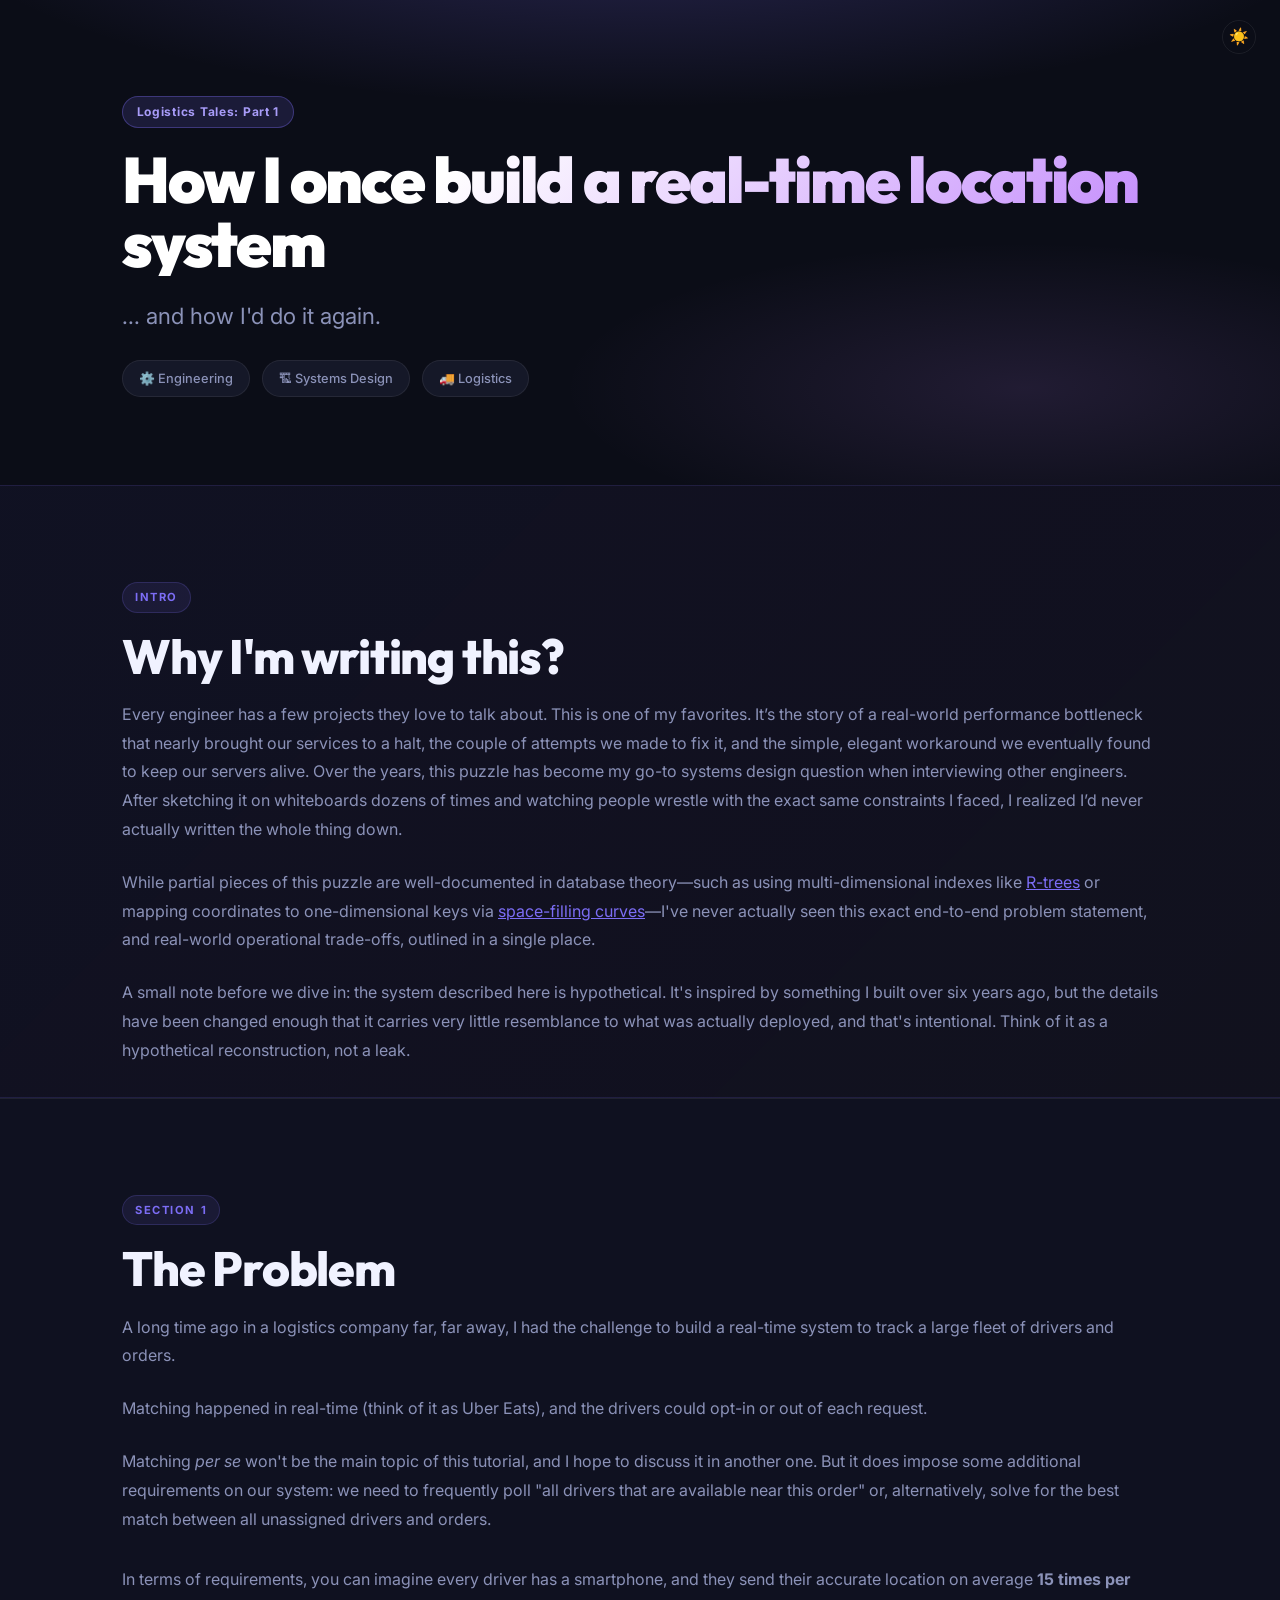
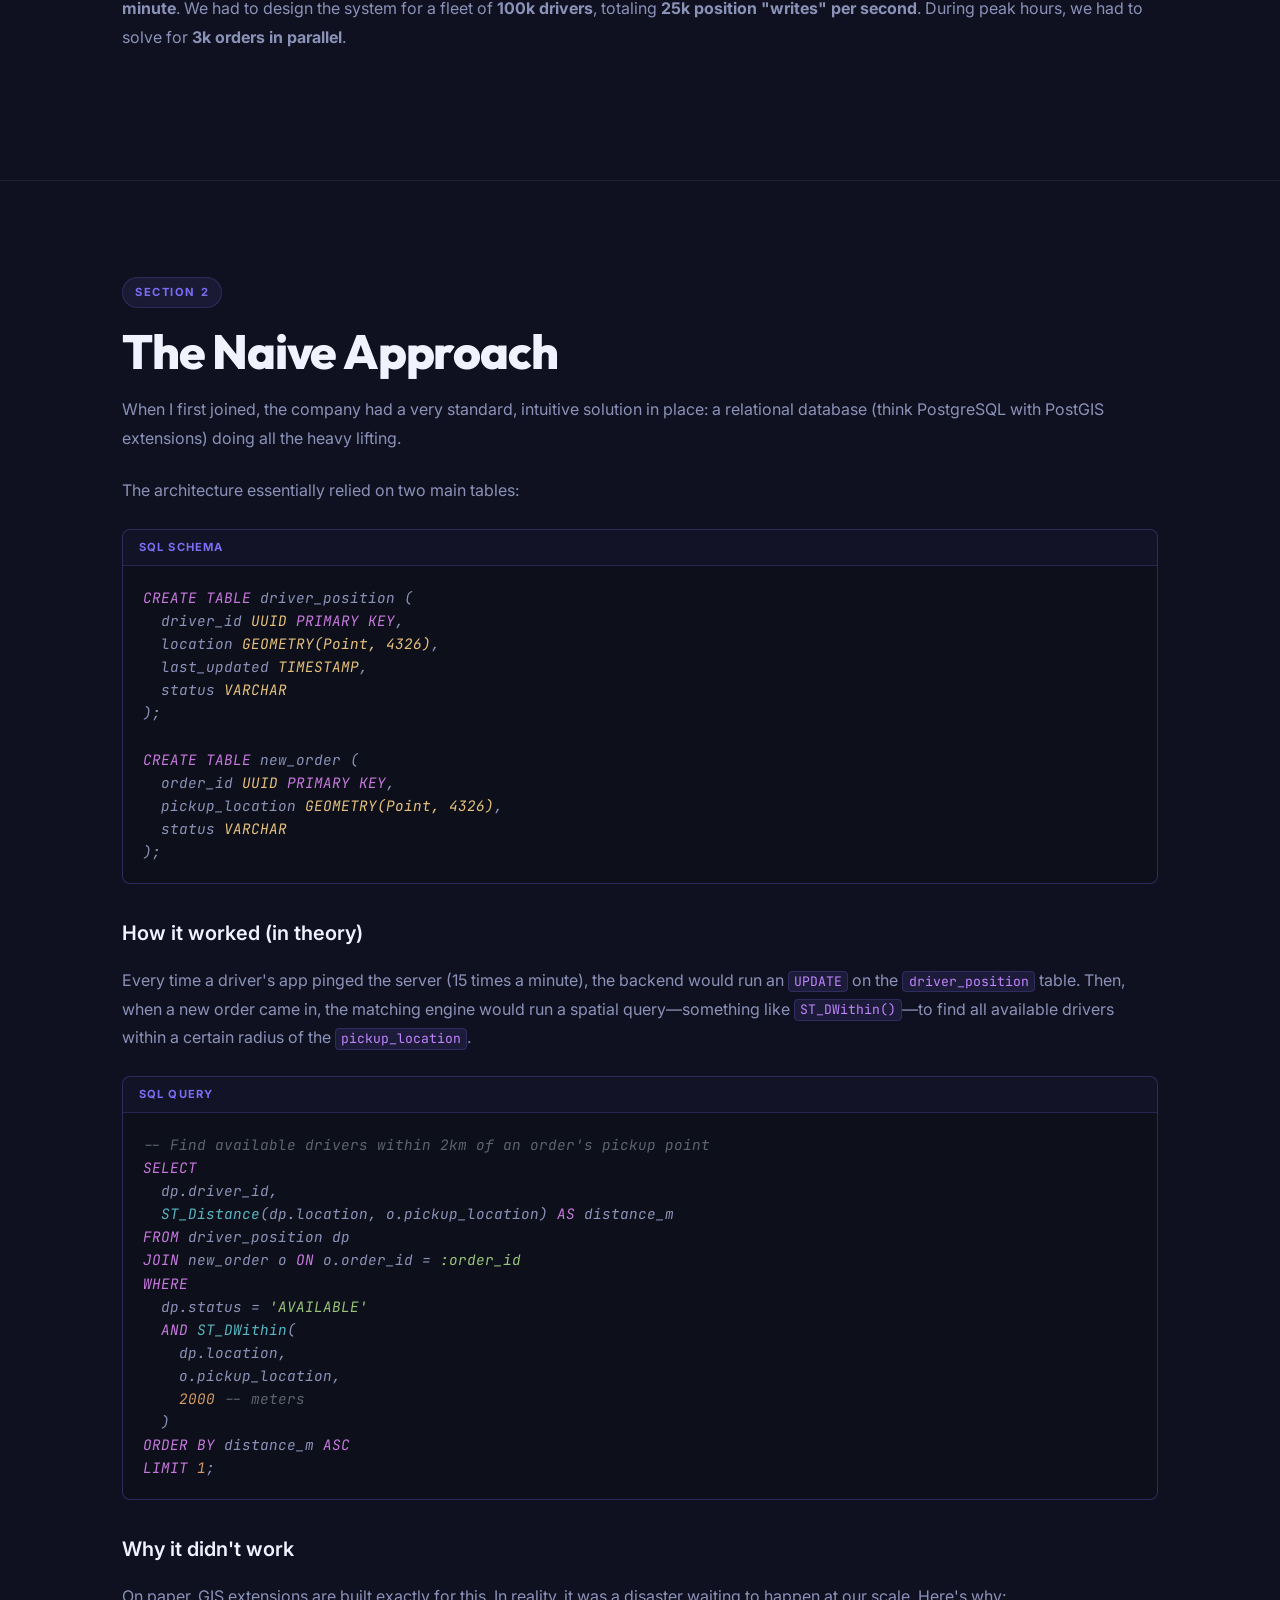
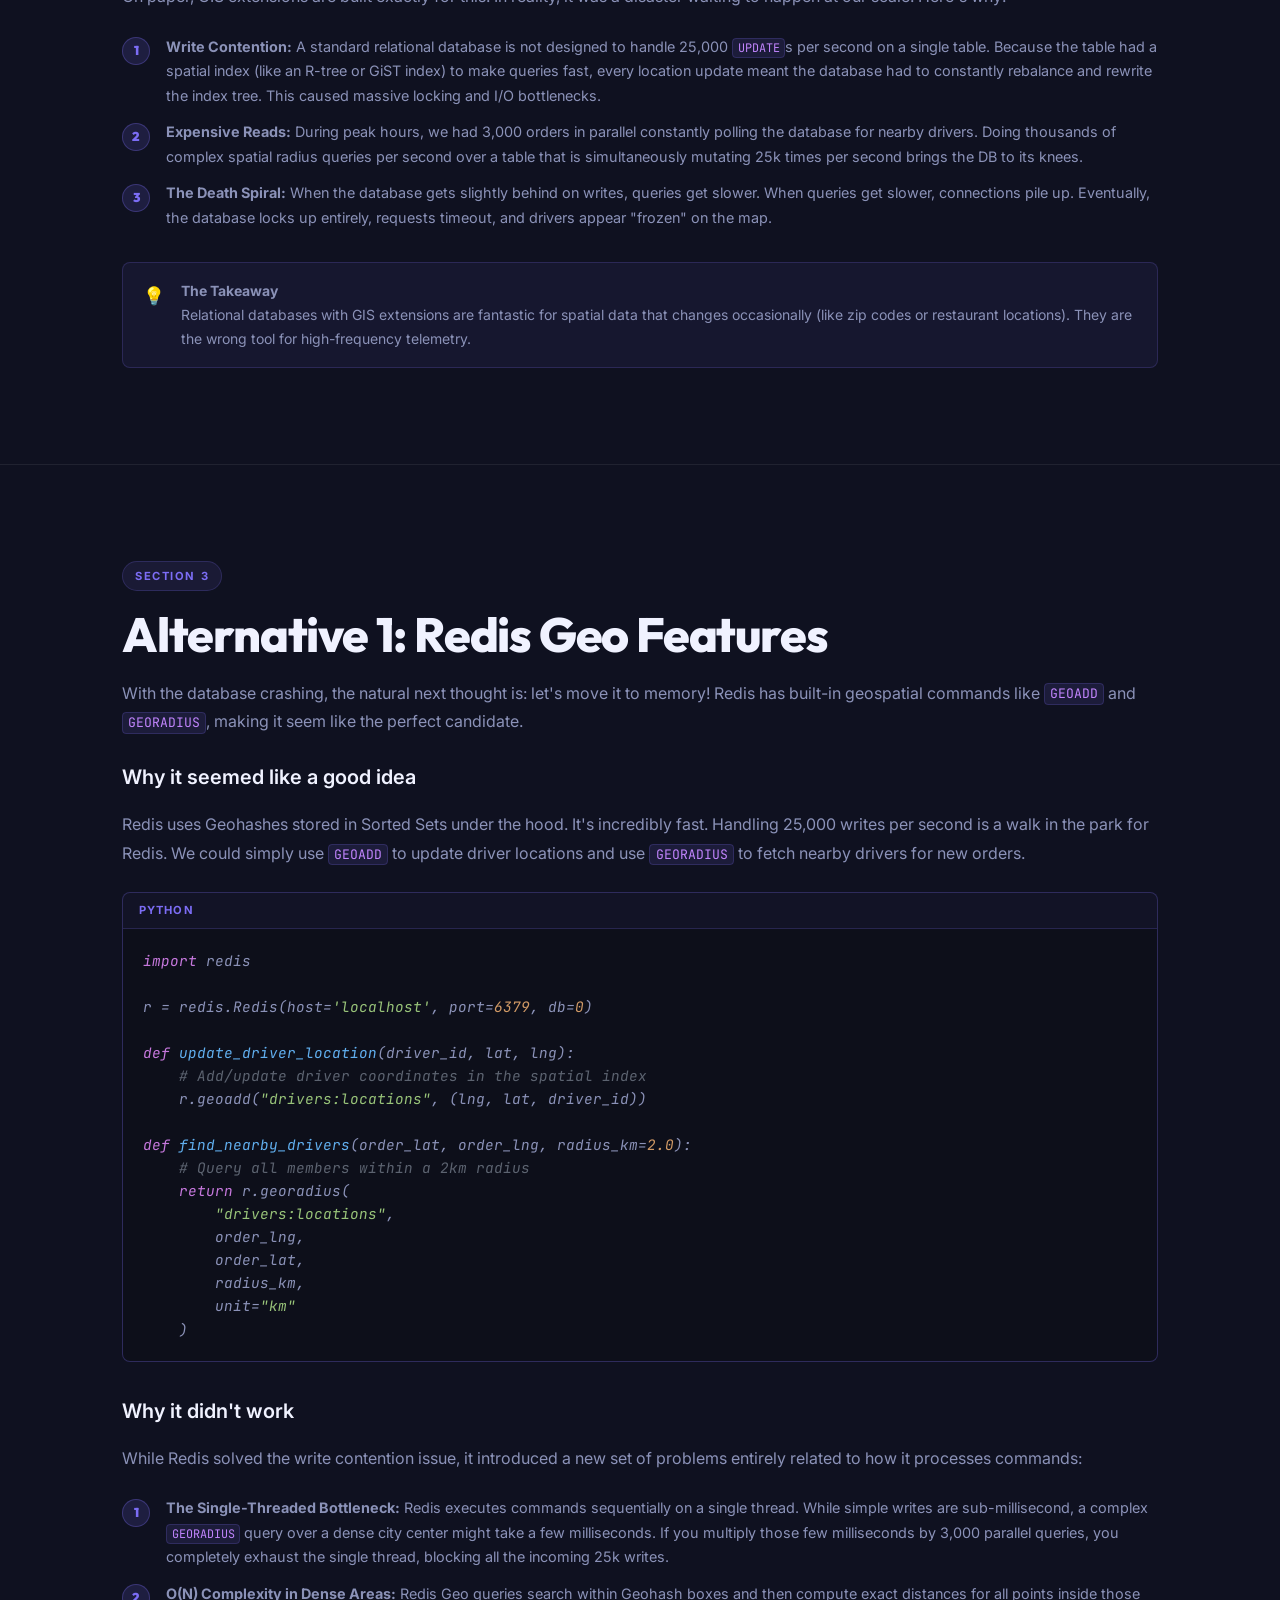
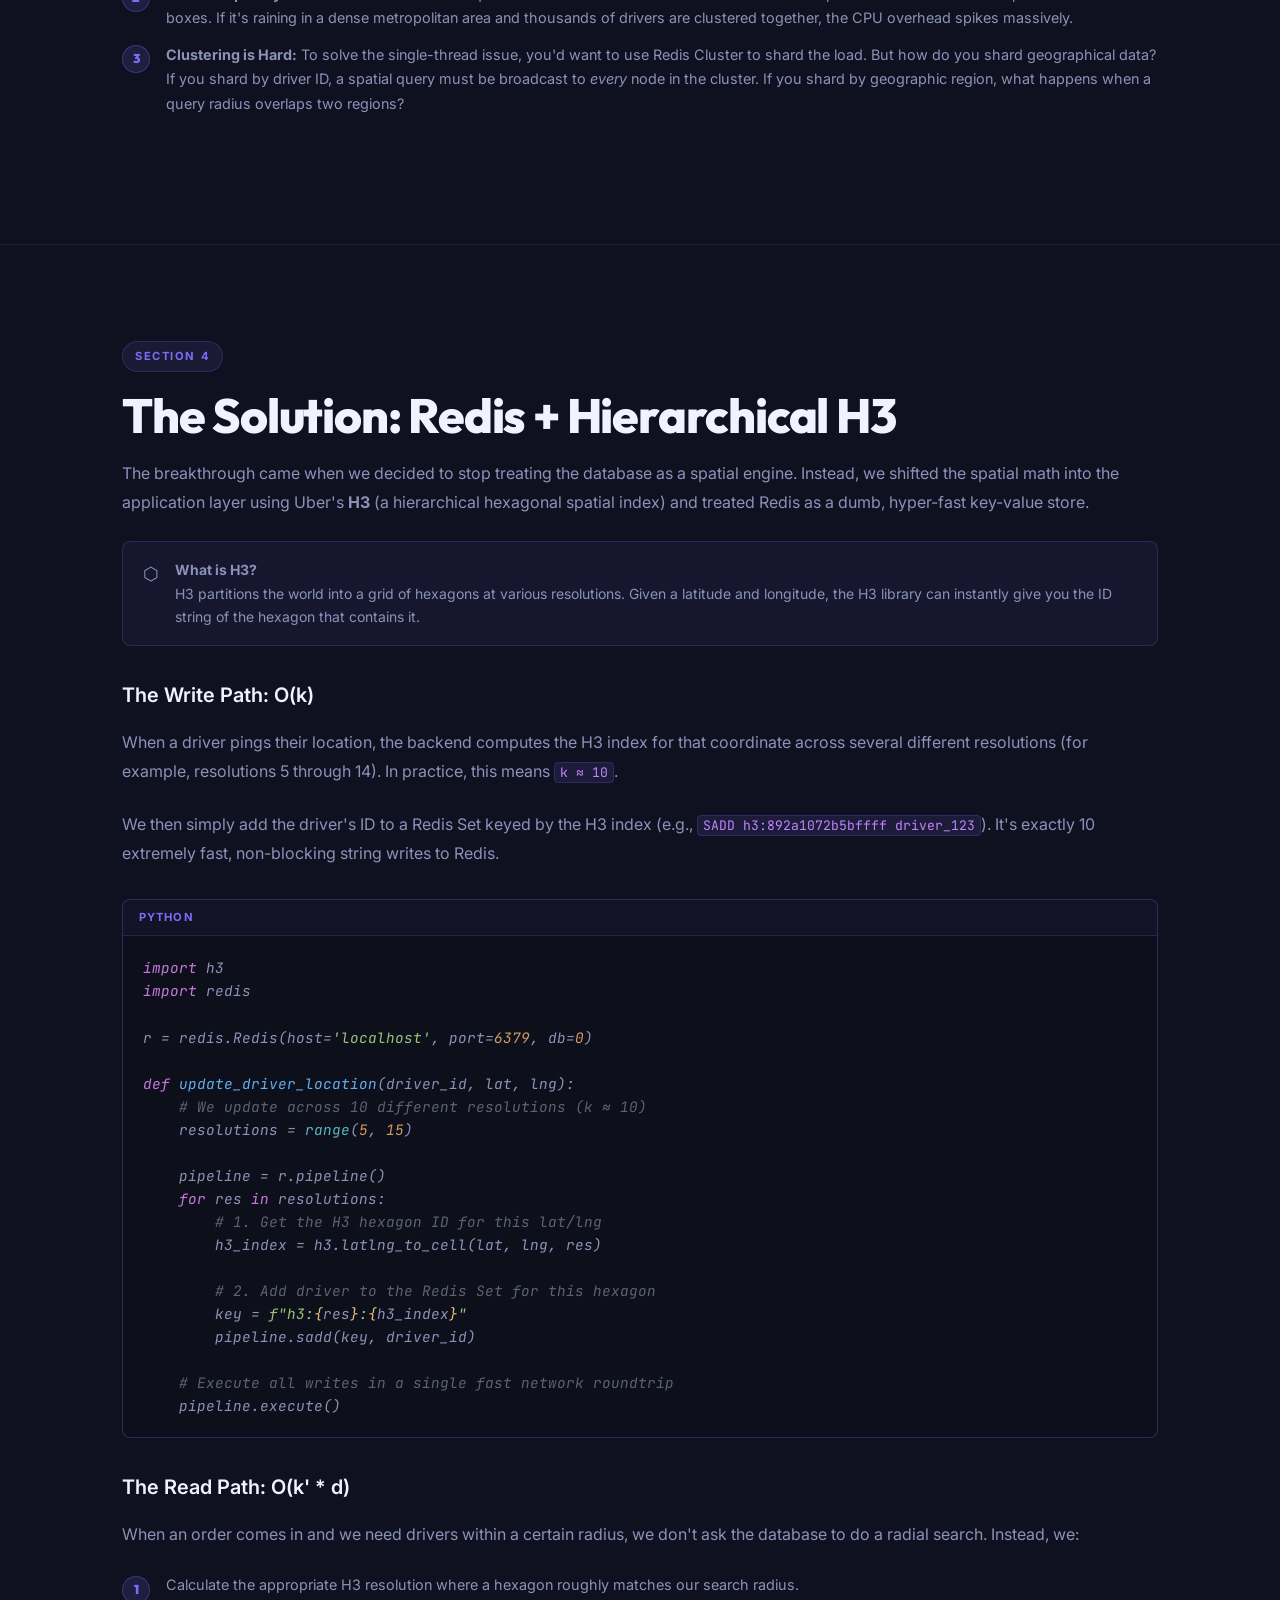
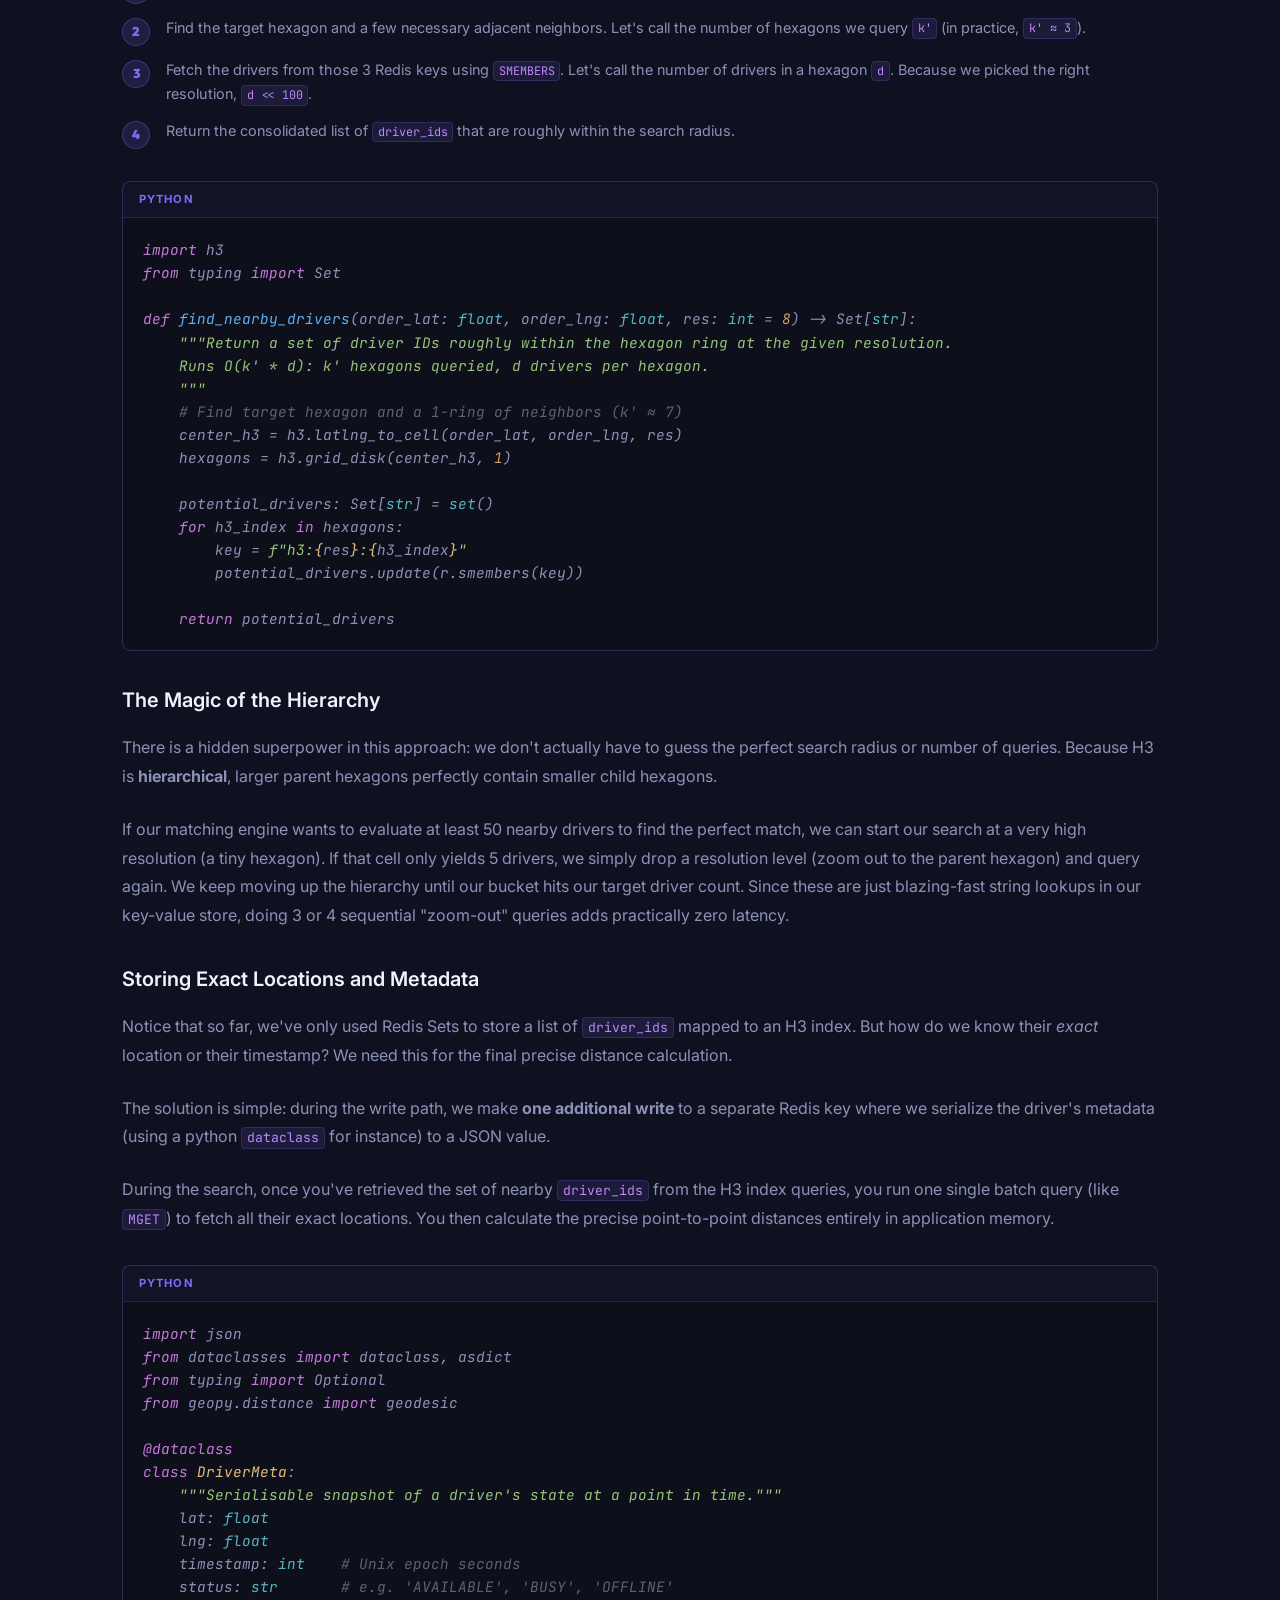
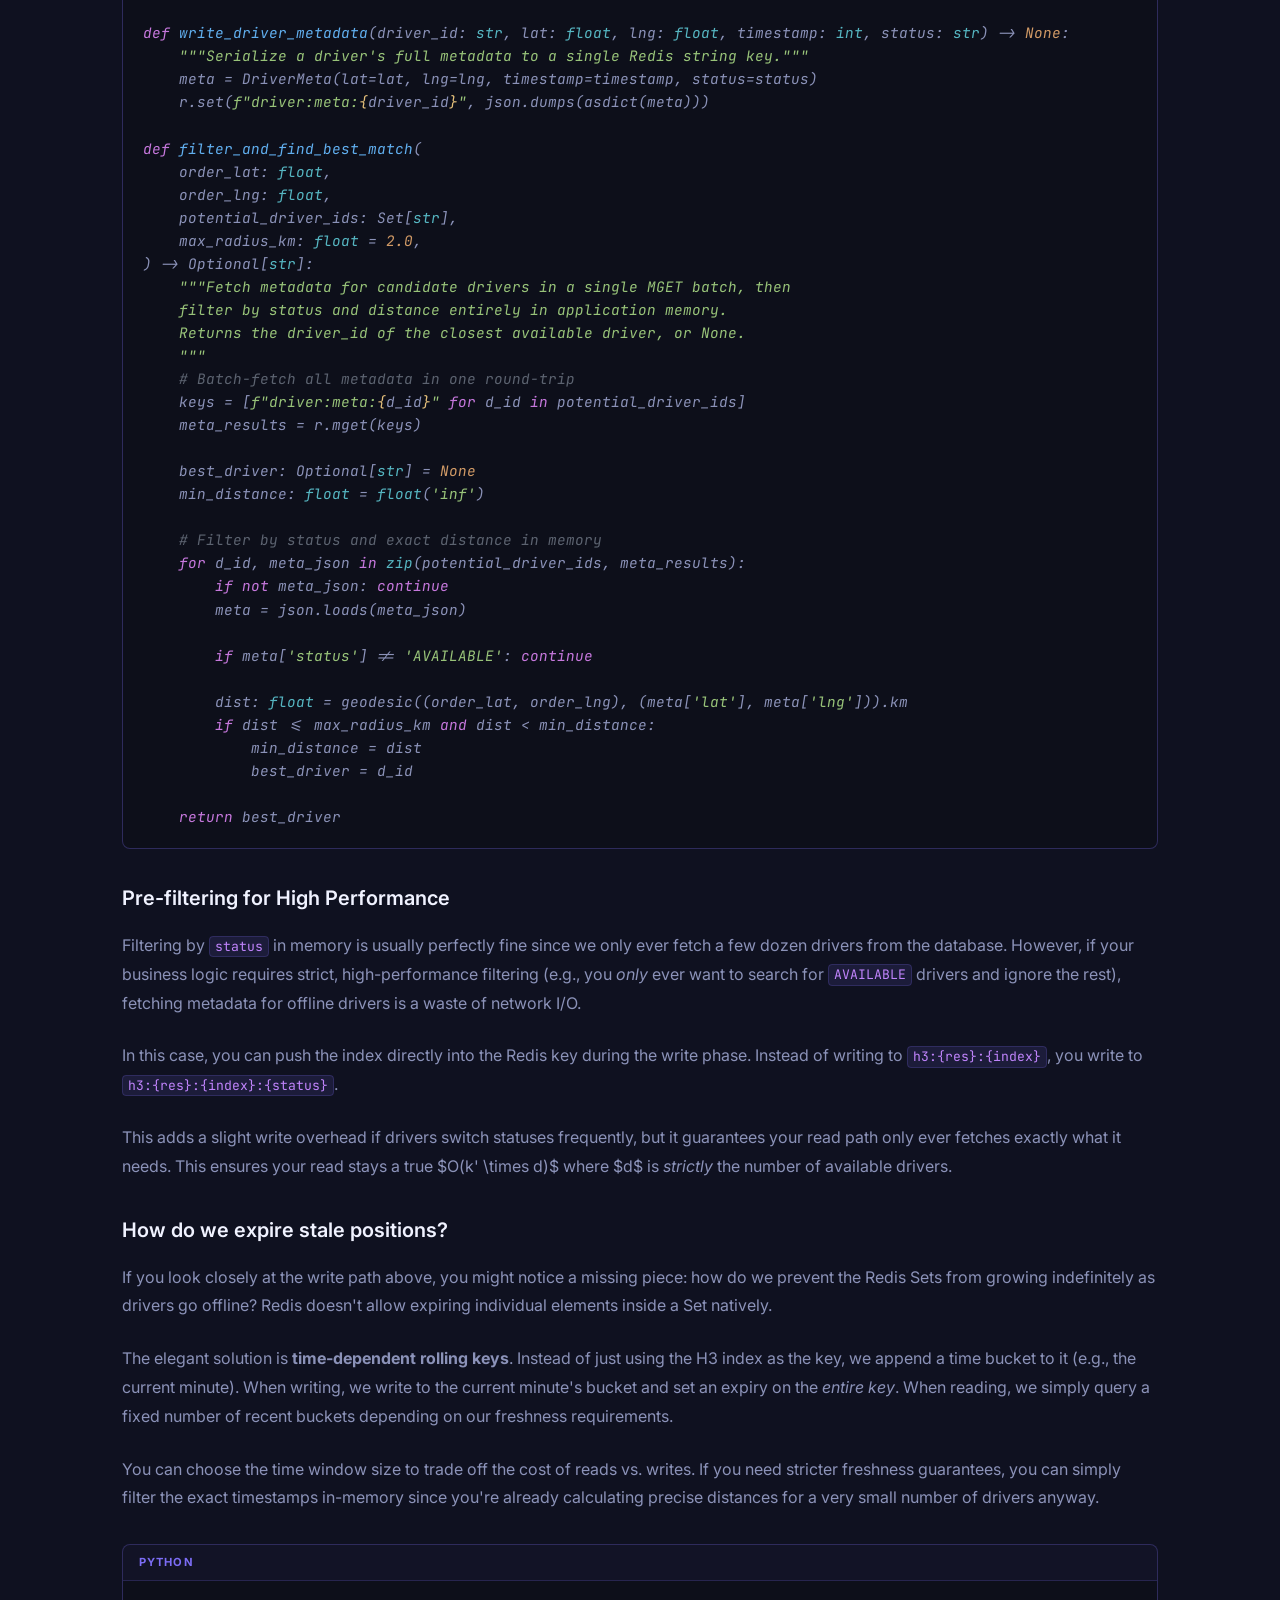
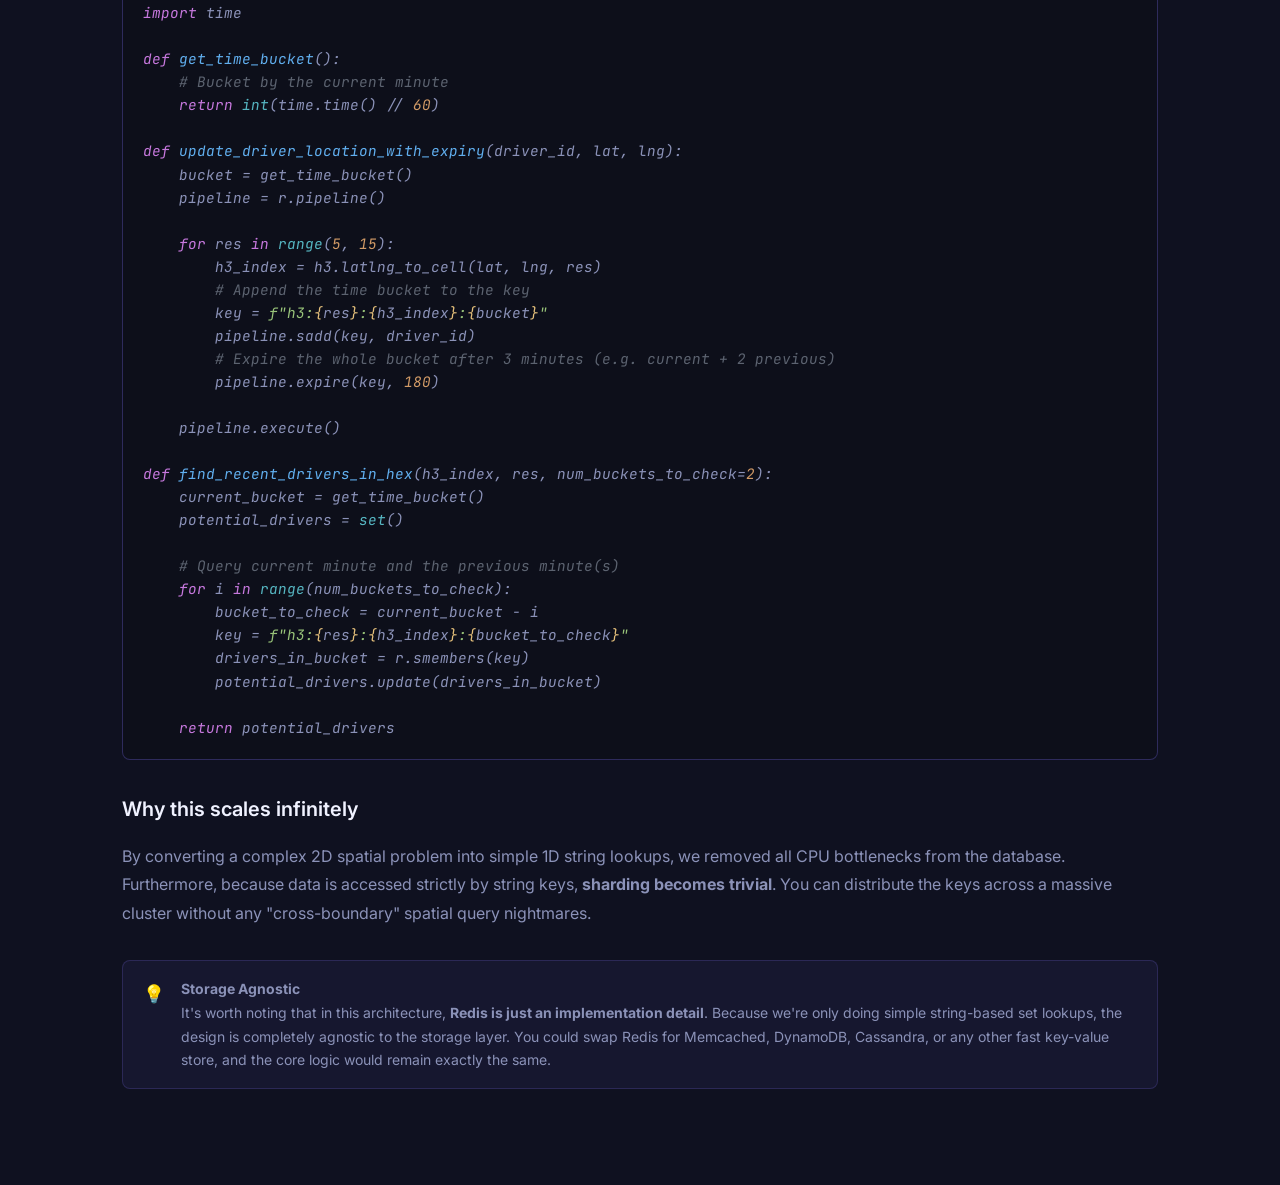
==== commit 94b23a13: "expand introduction" ====
--- a/courses/position-tracking/index.html
+++ b/courses/position-tracking/index.html
@@ -45,10 +45,21 @@
       <div class="section-tag">Intro</div>
       <h2 class="tutorial-title">Why I'm writing this?</h2>
       <p style="color: var(--text-secondary); line-height: 1.8; font-size: 1rem; margin-bottom: 1.5rem;">
-        This is one of the systems I'm most proud of, and honestly one of the most elegant engineering solutions I've
-        wrote. It came from a real constraint, evolved through several failed attempts, and landed somewhere
-        genuinely clever. I've been using it as an interview question ever since, and I think it deserves to be written
-        down properly.
+        Every engineer has a few projects they love to talk about. This is one of my favorites. It’s the story of a
+        real-world performance bottleneck that nearly brought our services to a halt, the couple of attempts we made to
+        fix it, and the simple, elegant workaround we eventually found to keep our
+        servers alive. Over the years, this puzzle has become my go-to systems design question when interviewing other
+        engineers. After sketching it on whiteboards dozens of times and watching people wrestle with the exact same
+        constraints I faced, I realized I’d never actually written the whole thing down.
+      </p>
+      <p style="color: var(--text-secondary); line-height: 1.8; font-size: 1rem; margin-bottom: 1.5rem;">
+        While partial pieces of this puzzle are well-documented in database theory—such as using multi-dimensional
+        indexes like <a href="https://en.wikipedia.org/wiki/R-tree" target="_blank" rel="noopener noreferrer"
+          style="color: var(--accent); text-decoration: underline;">R-trees</a> or mapping coordinates to
+        one-dimensional keys via <a href="https://en.wikipedia.org/wiki/Space-filling_curve" target="_blank"
+          rel="noopener noreferrer" style="color: var(--accent); text-decoration: underline;">space-filling
+          curves</a>—I've never actually seen this exact end-to-end problem statement, and real-world operational
+        trade-offs, outlined in a single place.
       </p>
       <p style="color: var(--text-secondary); line-height: 1.8; font-size: 1rem; margin-bottom: 2rem;">
         A small note before we dive in: the system described here is hypothetical. It's inspired by something I built
@@ -215,6 +226,33 @@
         second is a walk in the park for Redis. We could simply use <code>GEOADD</code> to update driver locations and
         use <code>GEORADIUS</code> to fetch nearby drivers for new orders.
       </p>
+
+      <div class="prompt-box" style="margin-bottom: 2rem;">
+        <div class="prompt-box-header">python</div>
+        <div class="prompt-box-body"
+          style="font-family: 'JetBrains Mono', monospace; font-size: 0.9rem; line-height: 1.6;">
+          <span style="color: #c678dd;">import</span> redis<br><br>
+          r = redis.Redis(host=<span style="color: #98c379;">'localhost'</span>, port=<span
+            style="color: #d19a66;">6379</span>, db=<span style="color: #d19a66;">0</span>)<br><br>
+          <span style="color: #c678dd;">def</span> <span
+            style="color: #61afef;">update_driver_location</span>(driver_id, lat, lng):<br>
+          &nbsp;&nbsp;&nbsp;&nbsp;<span style="color: #5c6370; font-style: italic;"># Add/update driver coordinates in
+            the spatial index</span><br>
+          &nbsp;&nbsp;&nbsp;&nbsp;r.geoadd(<span style="color: #98c379;">"drivers:locations"</span>, (lng, lat,
+          driver_id))<br><br>
+          <span style="color: #c678dd;">def</span> <span style="color: #61afef;">find_nearby_drivers</span>(order_lat,
+          order_lng, radius_km=<span style="color: #d19a66;">2.0</span>):<br>
+          &nbsp;&nbsp;&nbsp;&nbsp;<span style="color: #5c6370; font-style: italic;"># Query all members within a 2km
+            radius</span><br>
+          &nbsp;&nbsp;&nbsp;&nbsp;<span style="color: #c678dd;">return</span> r.georadius(<br>
+          &nbsp;&nbsp;&nbsp;&nbsp;&nbsp;&nbsp;&nbsp;&nbsp;<span style="color: #98c379;">"drivers:locations"</span>,<br>
+          &nbsp;&nbsp;&nbsp;&nbsp;&nbsp;&nbsp;&nbsp;&nbsp;order_lng,<br>
+          &nbsp;&nbsp;&nbsp;&nbsp;&nbsp;&nbsp;&nbsp;&nbsp;order_lat,<br>
+          &nbsp;&nbsp;&nbsp;&nbsp;&nbsp;&nbsp;&nbsp;&nbsp;radius_km,<br>
+          &nbsp;&nbsp;&nbsp;&nbsp;&nbsp;&nbsp;&nbsp;&nbsp;unit=<span style="color: #98c379;">"km"</span><br>
+          &nbsp;&nbsp;&nbsp;&nbsp;)
+        </div>
+      </div>
 
       <h3 style="font-size: 1.25rem; font-weight: 600; margin-bottom: 1rem; color: var(--text-primary);">Why it didn't
         work</h3>
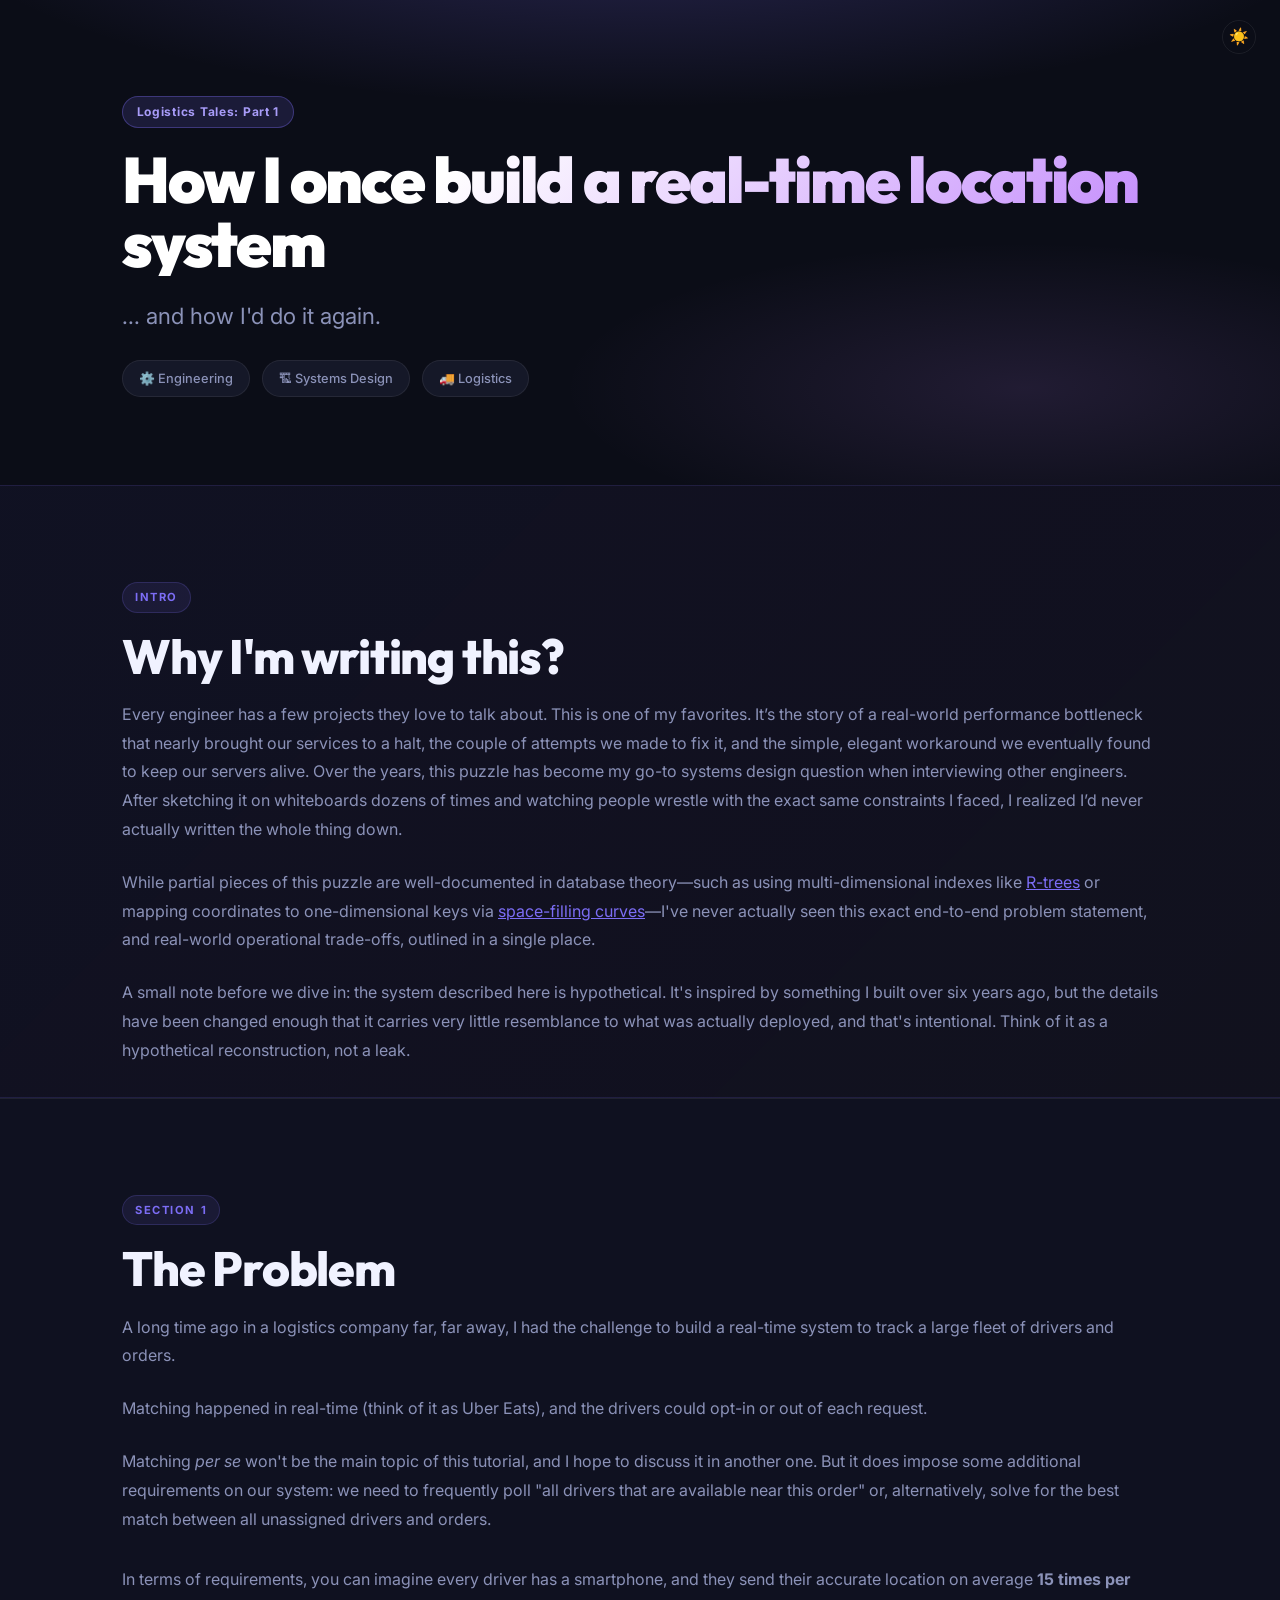
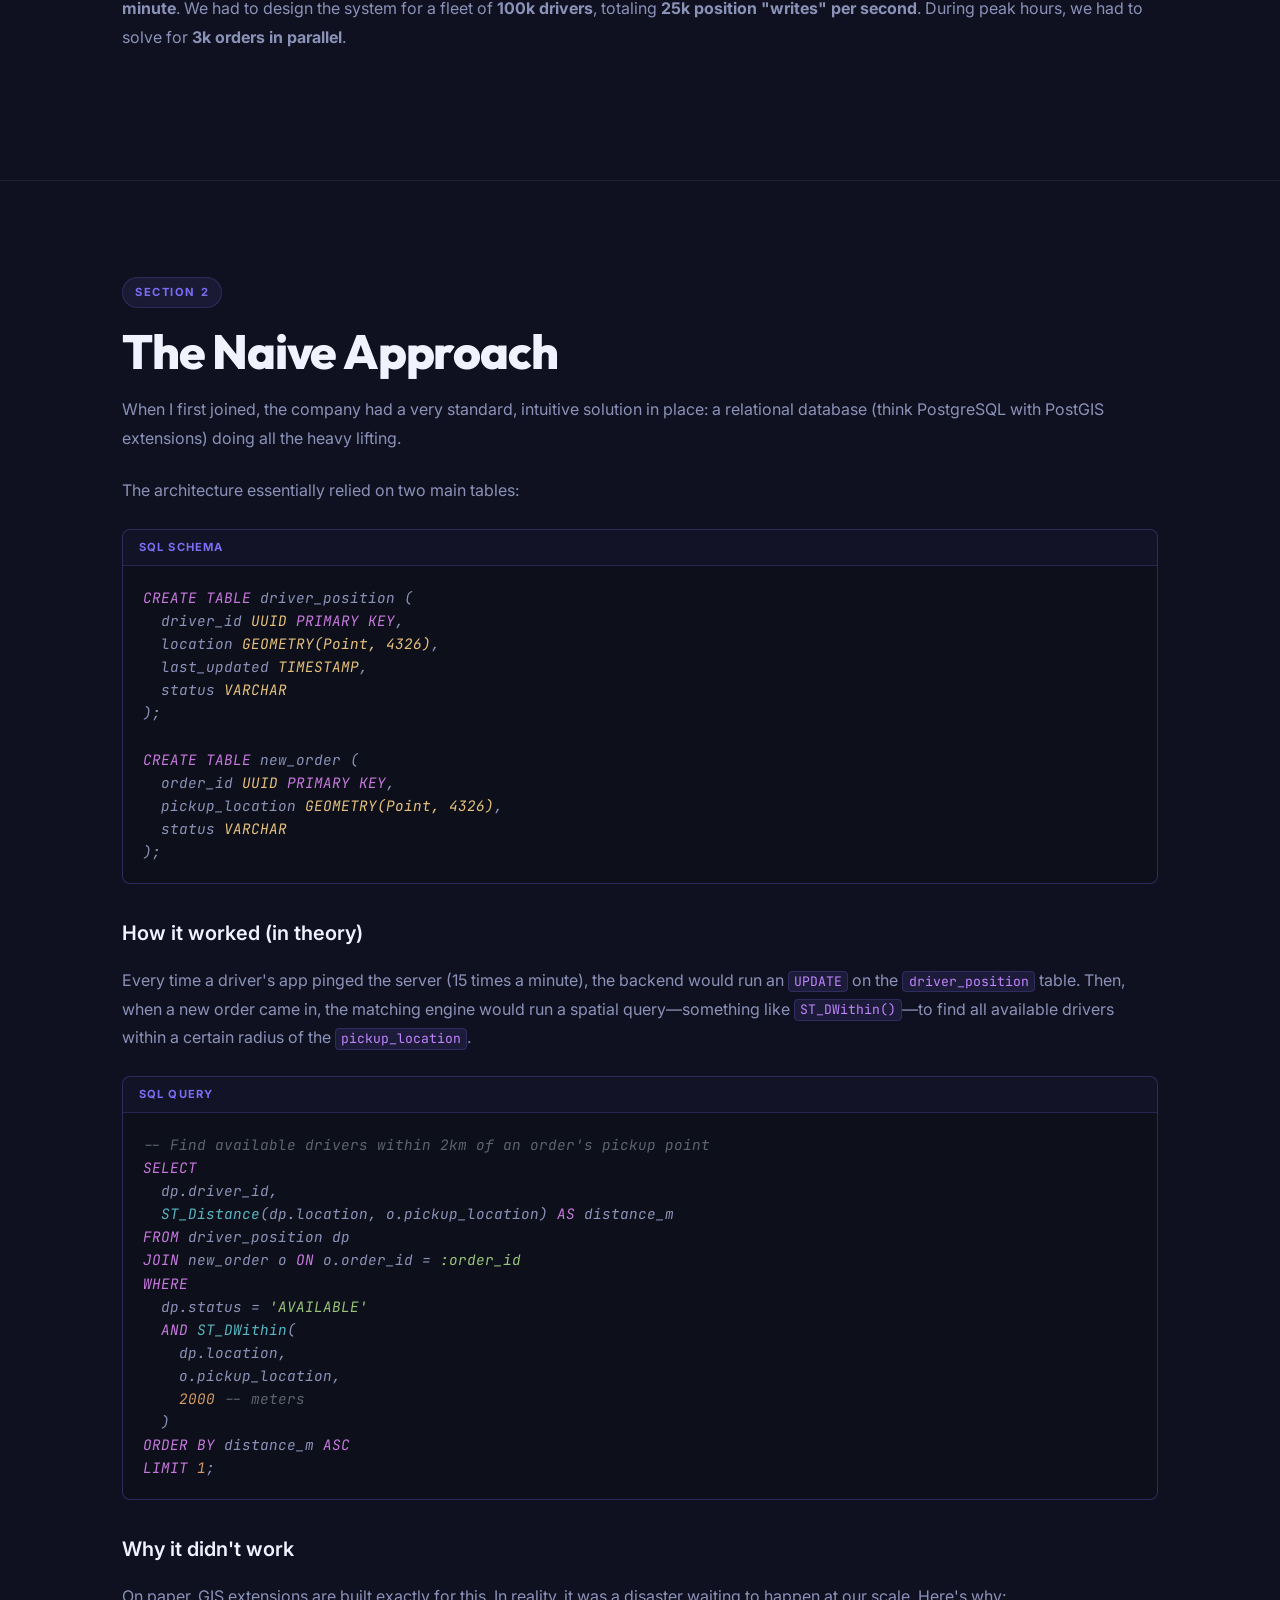
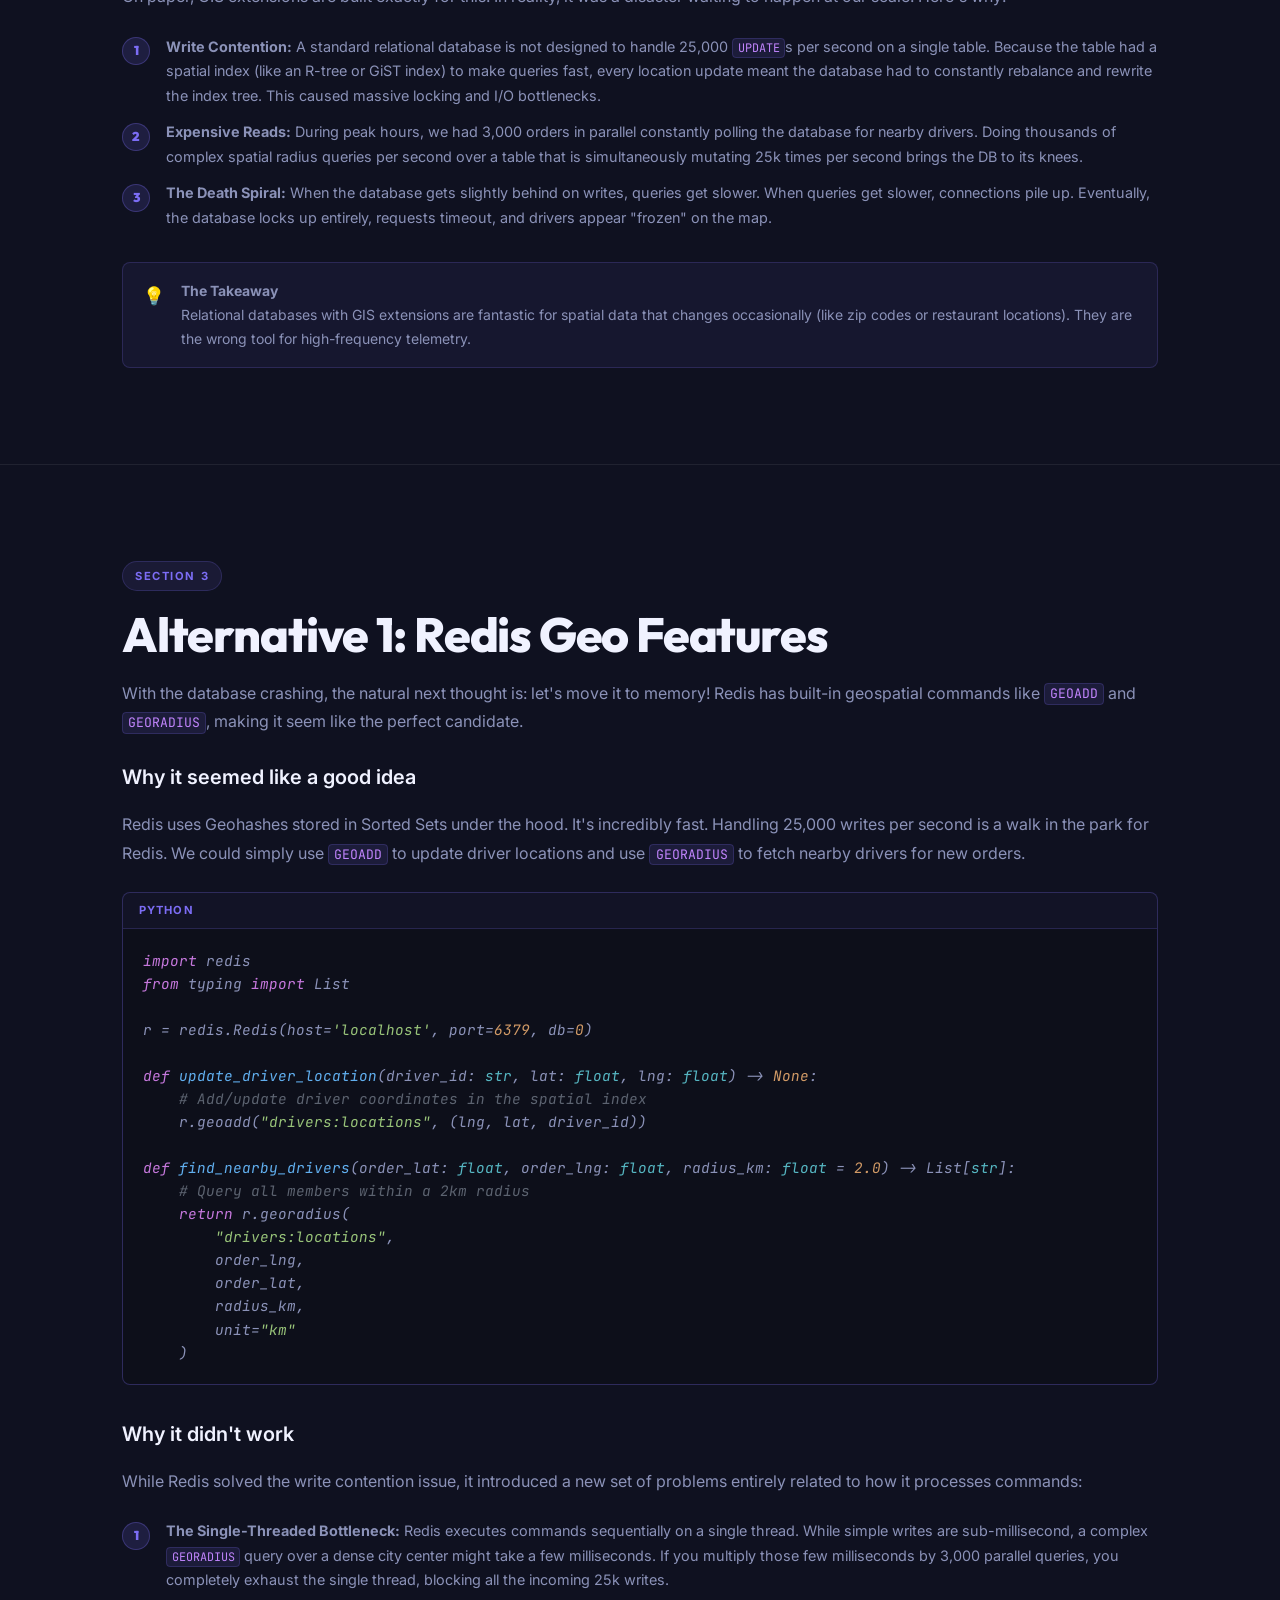
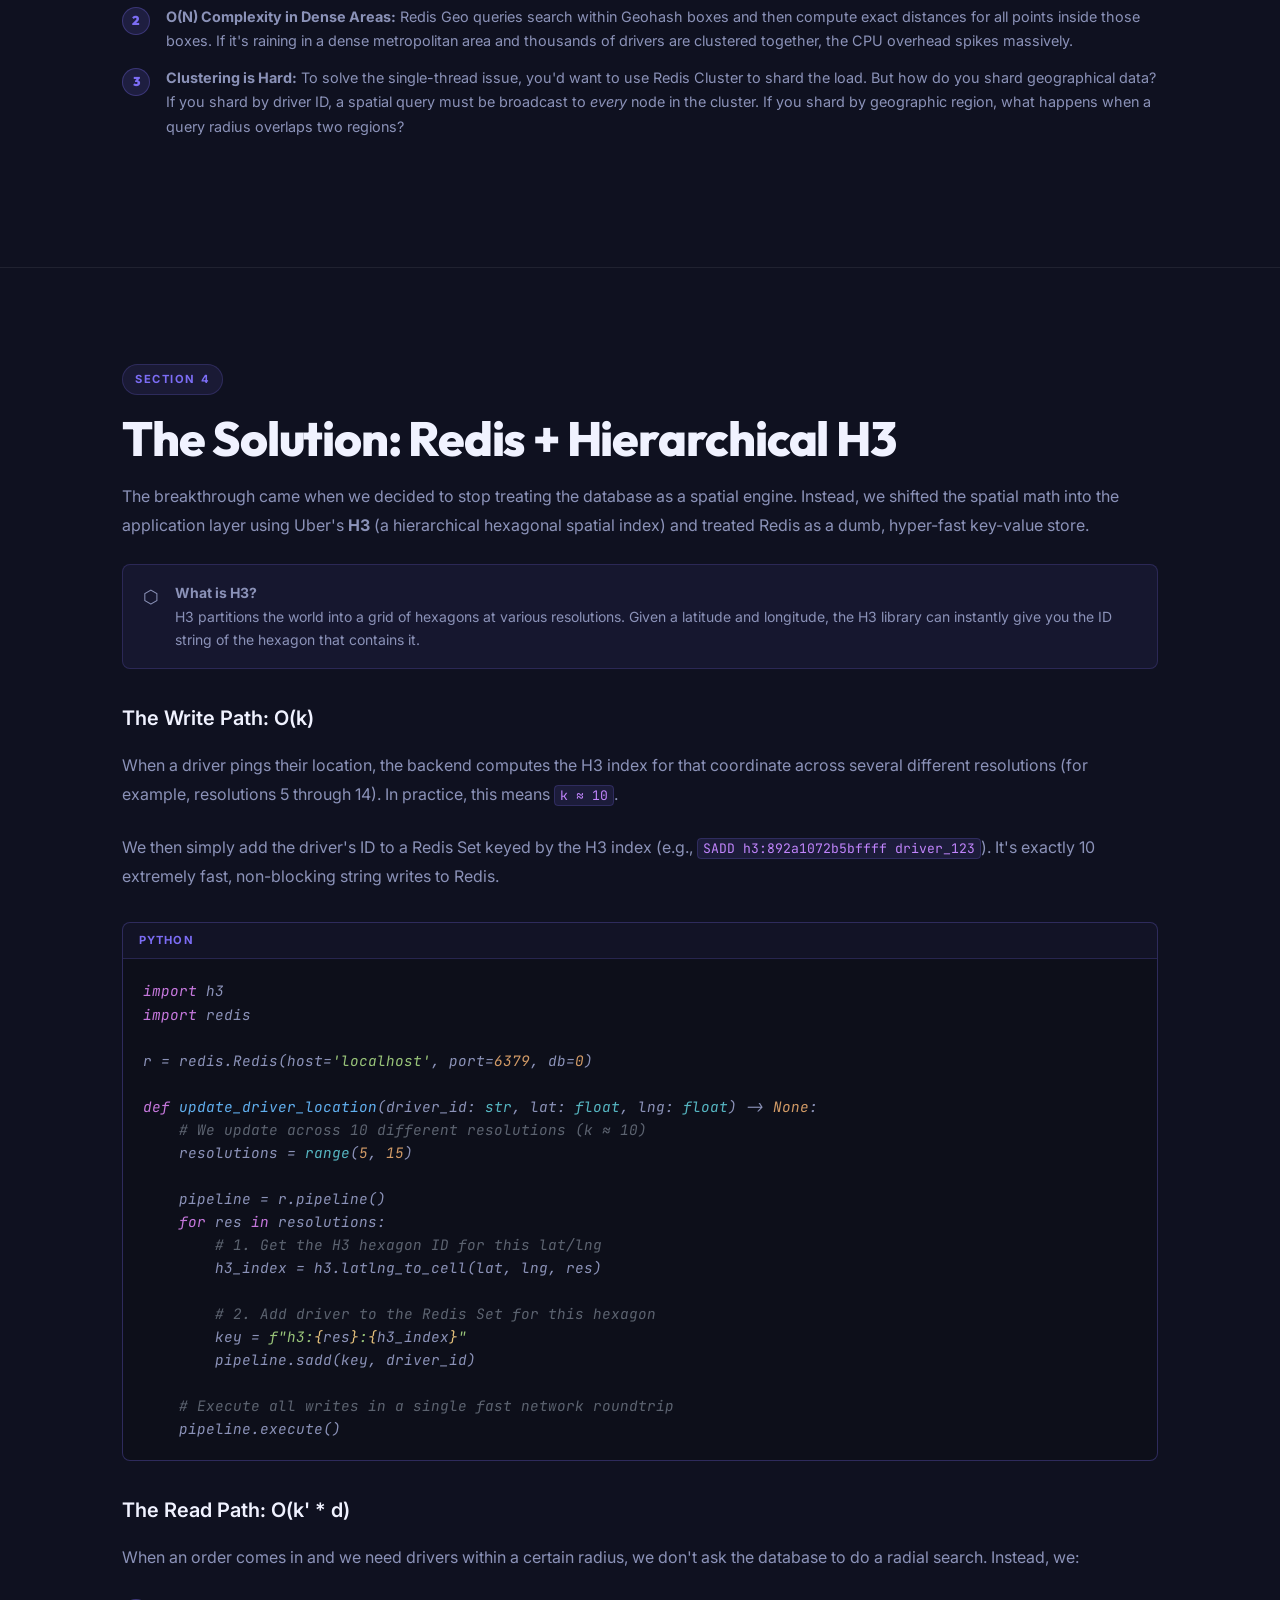
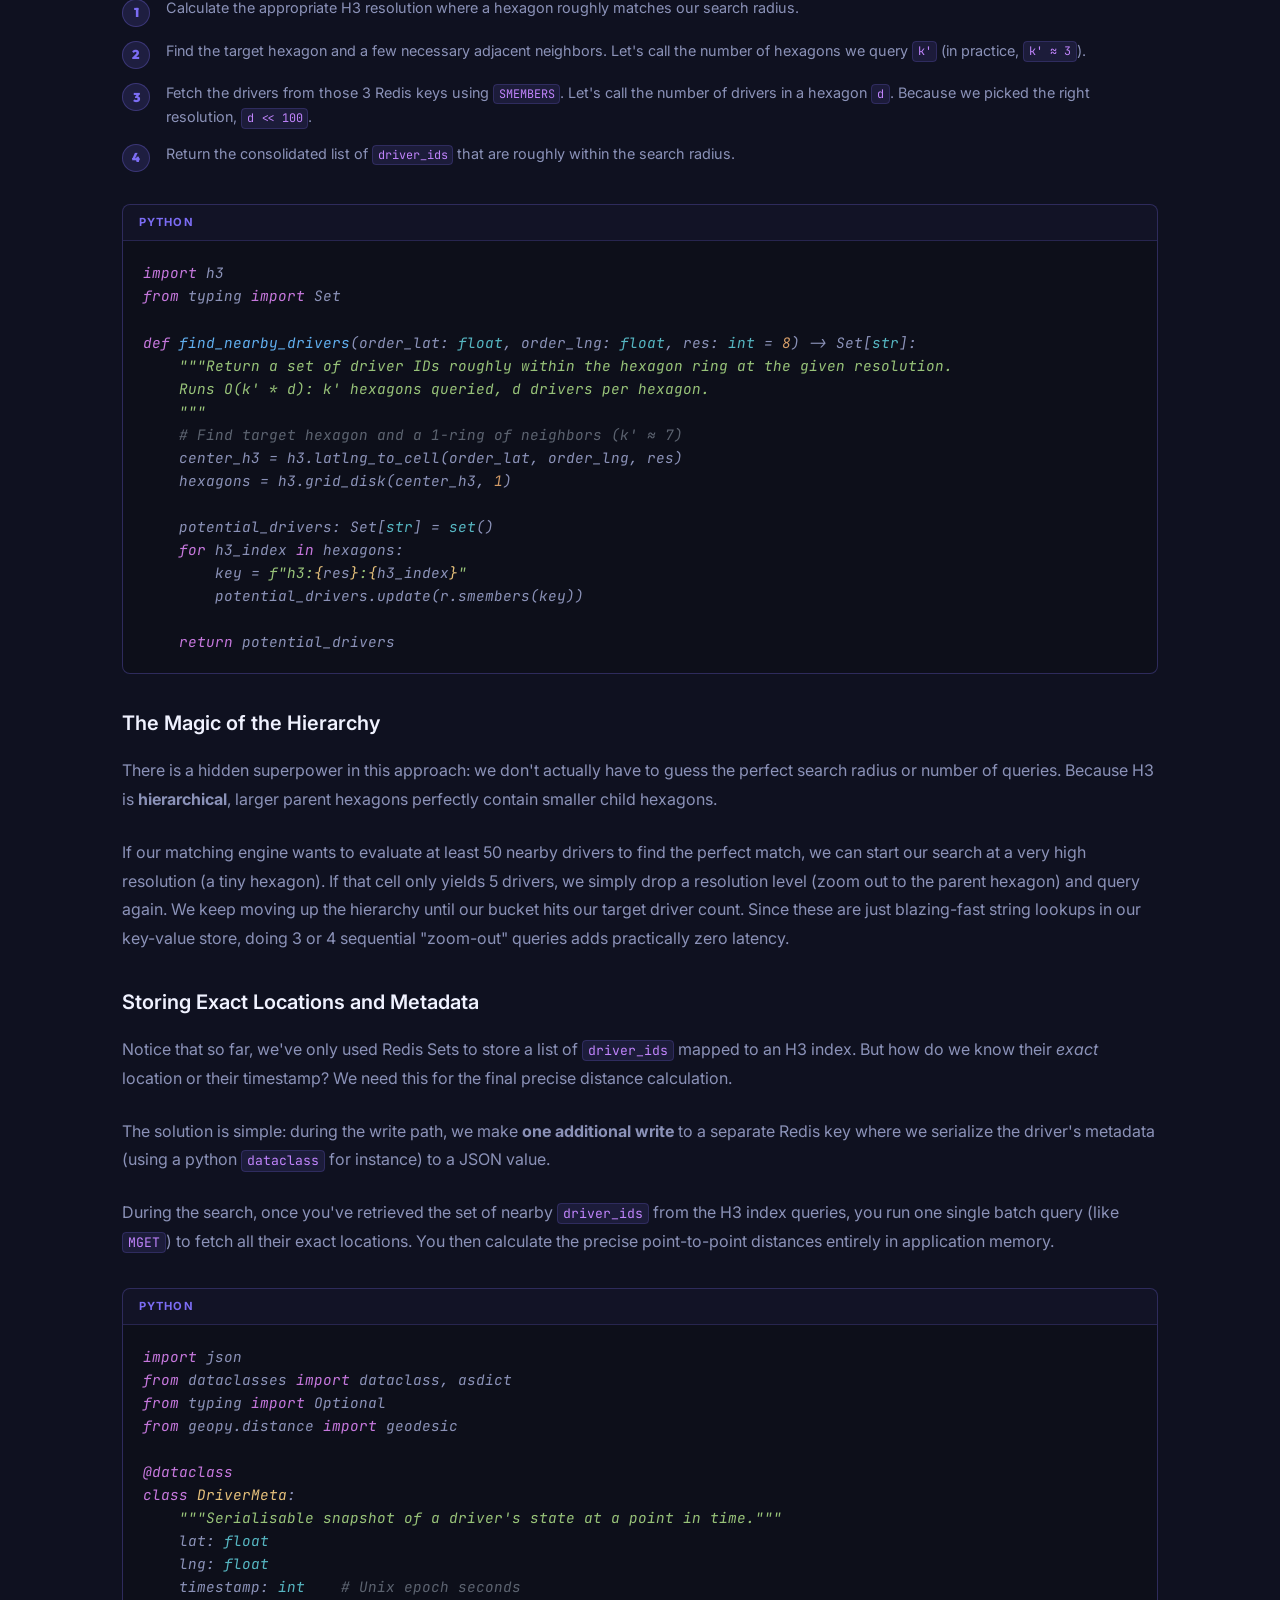
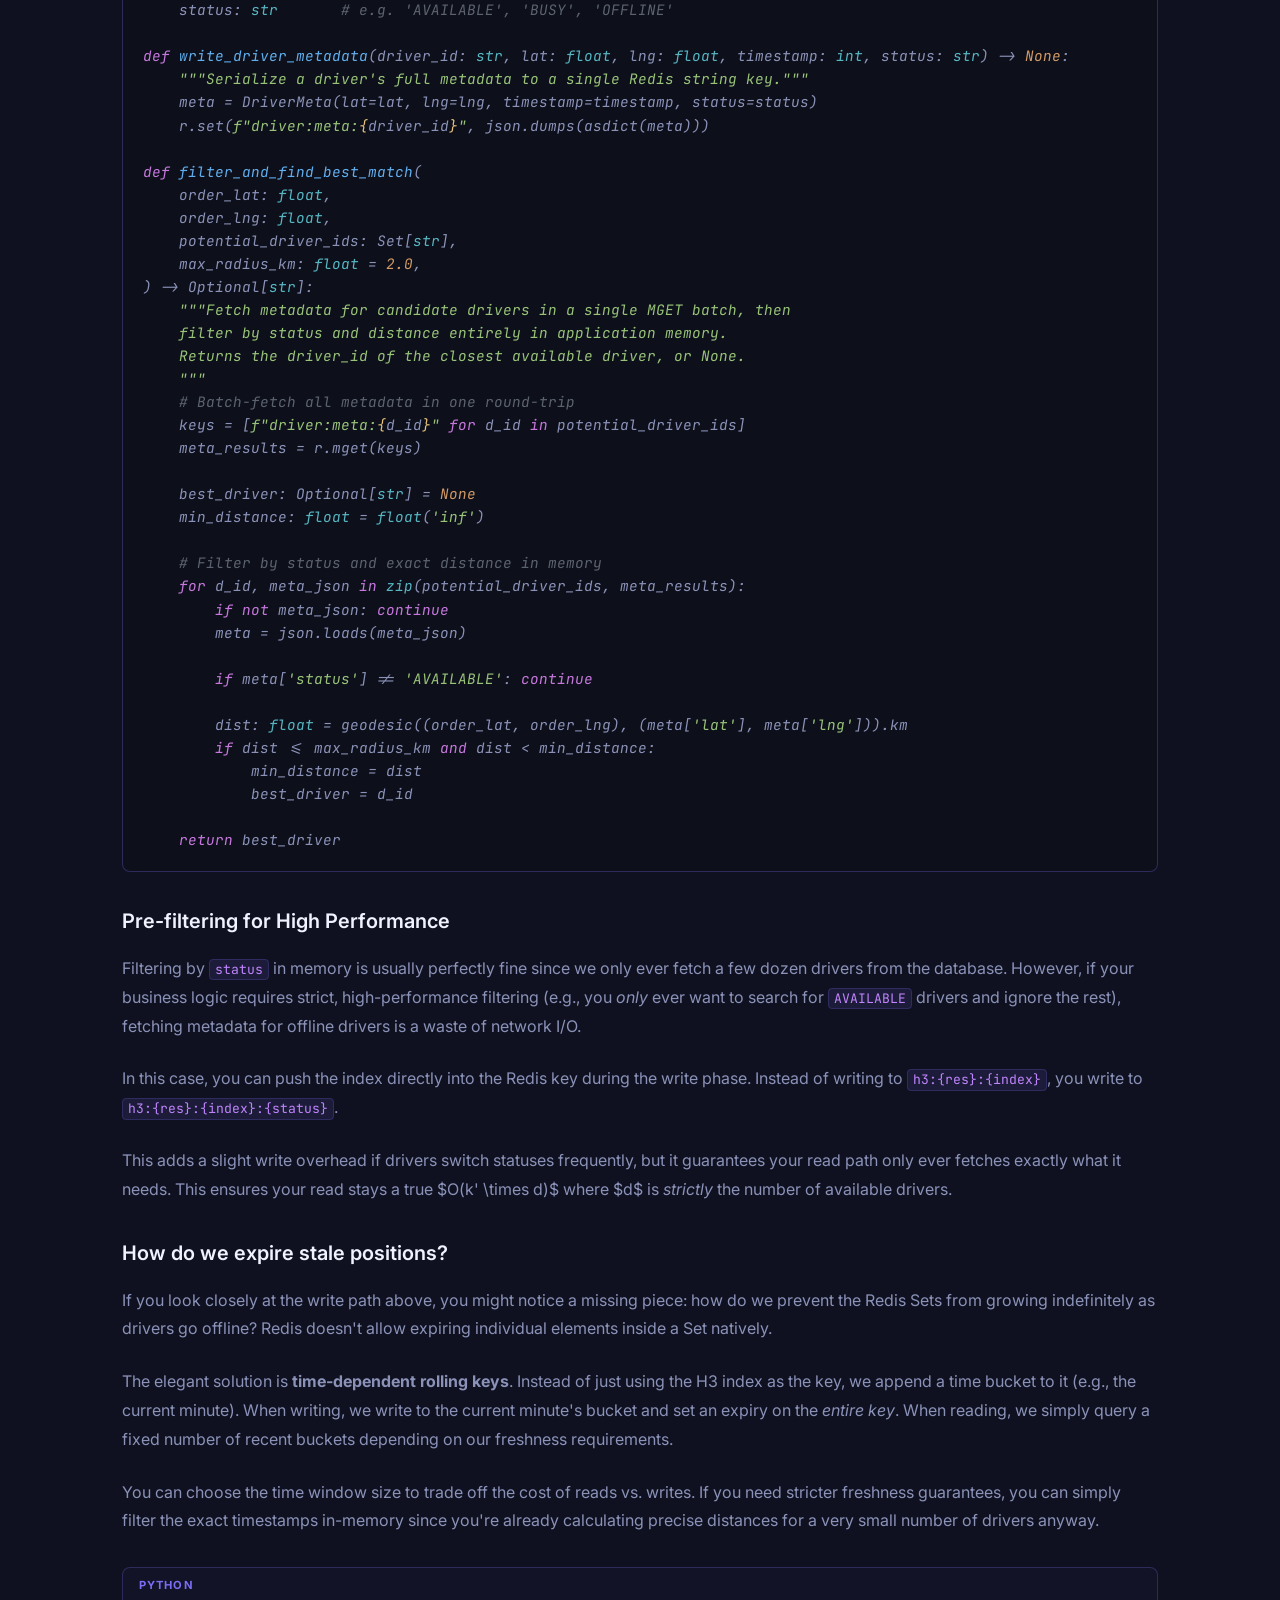
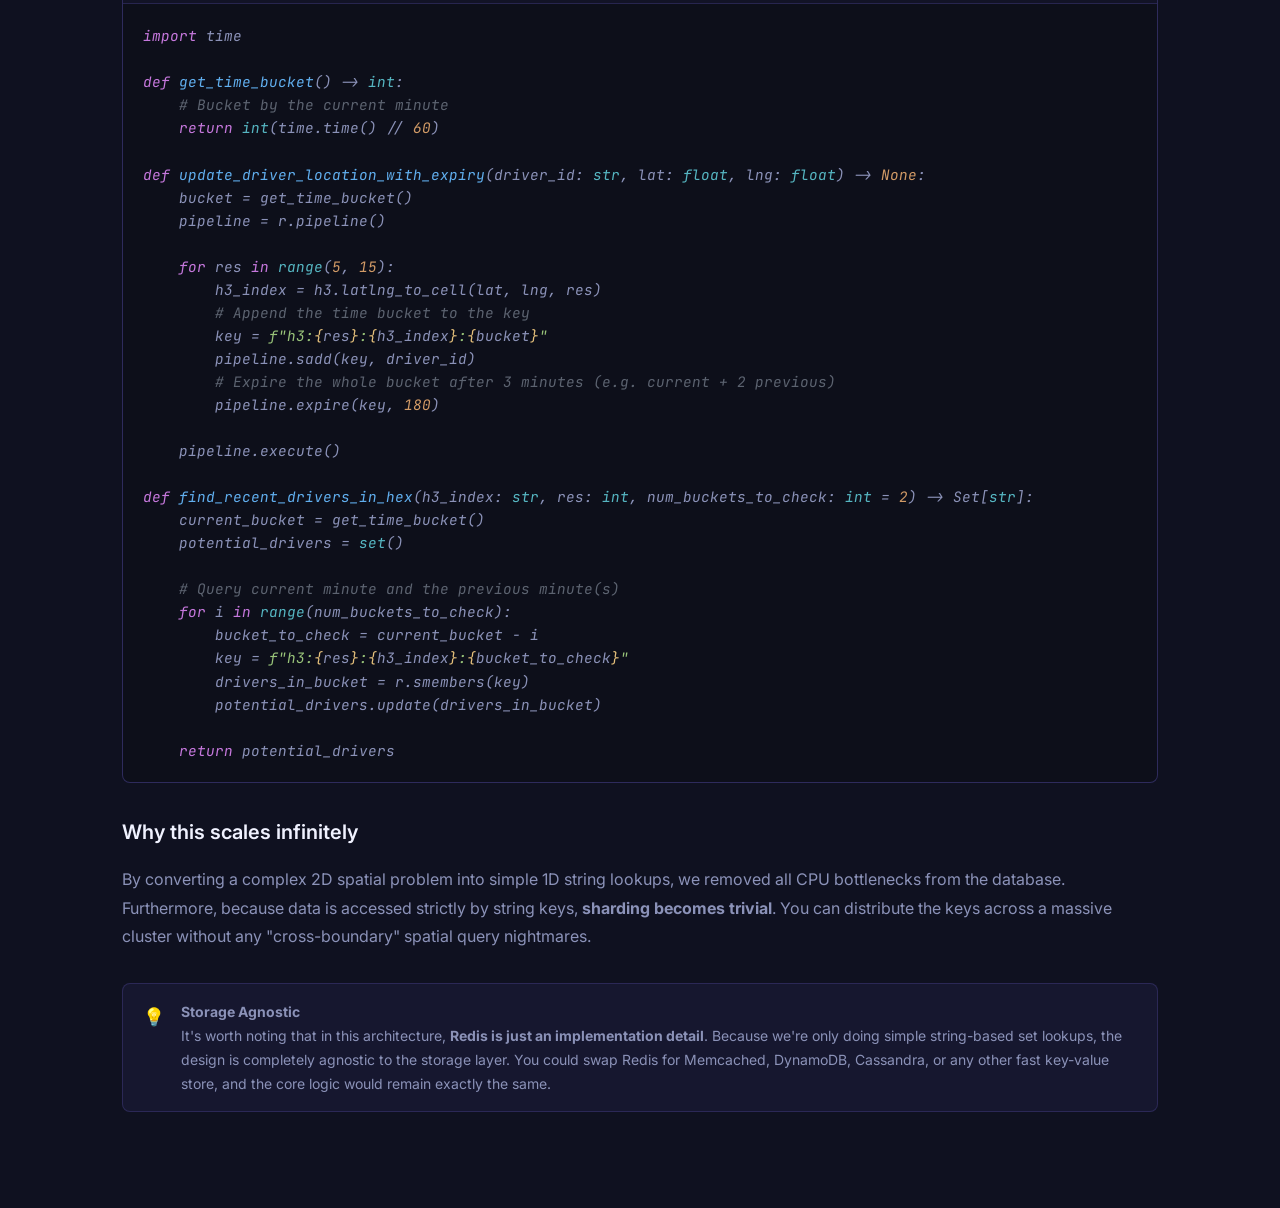
==== commit 3b0d181b: "add type hints to python code examples in index.html" ====
--- a/courses/position-tracking/index.html
+++ b/courses/position-tracking/index.html
@@ -231,17 +231,22 @@
         <div class="prompt-box-header">python</div>
         <div class="prompt-box-body"
           style="font-family: 'JetBrains Mono', monospace; font-size: 0.9rem; line-height: 1.6;">
-          <span style="color: #c678dd;">import</span> redis<br><br>
+          <span style="color: #c678dd;">import</span> redis<br>
+          <span style="color: #c678dd;">from</span> typing <span style="color: #c678dd;">import</span> List<br><br>
           r = redis.Redis(host=<span style="color: #98c379;">'localhost'</span>, port=<span
             style="color: #d19a66;">6379</span>, db=<span style="color: #d19a66;">0</span>)<br><br>
           <span style="color: #c678dd;">def</span> <span
-            style="color: #61afef;">update_driver_location</span>(driver_id, lat, lng):<br>
+            style="color: #61afef;">update_driver_location</span>(driver_id: <span style="color: #56b6c2;">str</span>,
+          lat: <span style="color: #56b6c2;">float</span>, lng: <span style="color: #56b6c2;">float</span>) -&gt; <span
+            style="color: #d19a66;">None</span>:<br>
           &nbsp;&nbsp;&nbsp;&nbsp;<span style="color: #5c6370; font-style: italic;"># Add/update driver coordinates in
             the spatial index</span><br>
           &nbsp;&nbsp;&nbsp;&nbsp;r.geoadd(<span style="color: #98c379;">"drivers:locations"</span>, (lng, lat,
           driver_id))<br><br>
-          <span style="color: #c678dd;">def</span> <span style="color: #61afef;">find_nearby_drivers</span>(order_lat,
-          order_lng, radius_km=<span style="color: #d19a66;">2.0</span>):<br>
+          <span style="color: #c678dd;">def</span> <span style="color: #61afef;">find_nearby_drivers</span>(order_lat:
+          <span style="color: #56b6c2;">float</span>,
+          order_lng: <span style="color: #56b6c2;">float</span>, radius_km: <span style="color: #56b6c2;">float</span> =
+          <span style="color: #d19a66;">2.0</span>) -&gt; List[<span style="color: #56b6c2;">str</span>]:<br>
           &nbsp;&nbsp;&nbsp;&nbsp;<span style="color: #5c6370; font-style: italic;"># Query all members within a 2km
             radius</span><br>
           &nbsp;&nbsp;&nbsp;&nbsp;<span style="color: #c678dd;">return</span> r.georadius(<br>
@@ -326,7 +331,9 @@
           r = redis.Redis(host=<span style="color: #98c379;">'localhost'</span>, port=<span
             style="color: #d19a66;">6379</span>, db=<span style="color: #d19a66;">0</span>)<br><br>
           <span style="color: #c678dd;">def</span> <span
-            style="color: #61afef;">update_driver_location</span>(driver_id, lat, lng):<br>
+            style="color: #61afef;">update_driver_location</span>(driver_id: <span style="color: #56b6c2;">str</span>,
+          lat: <span style="color: #56b6c2;">float</span>, lng: <span style="color: #56b6c2;">float</span>) -&gt; <span
+            style="color: #d19a66;">None</span>:<br>
           &nbsp;&nbsp;&nbsp;&nbsp;<span style="color: #5c6370; font-style: italic;"># We update across 10 different
             resolutions (k ≈ 10)</span><br>
           &nbsp;&nbsp;&nbsp;&nbsp;resolutions = <span style="color: #56b6c2;">range</span>(<span
@@ -564,13 +571,16 @@
         <div class="prompt-box-body"
           style="font-family: 'JetBrains Mono', monospace; font-size: 0.9rem; line-height: 1.6;">
           <span style="color: #c678dd;">import</span> time<br><br>
-          <span style="color: #c678dd;">def</span> <span style="color: #61afef;">get_time_bucket</span>():<br>
+          <span style="color: #c678dd;">def</span> <span style="color: #61afef;">get_time_bucket</span>() -&gt; <span
+            style="color: #56b6c2;">int</span>:<br>
           &nbsp;&nbsp;&nbsp;&nbsp;<span style="color: #5c6370; font-style: italic;"># Bucket by the current
             minute</span><br>
           &nbsp;&nbsp;&nbsp;&nbsp;<span style="color: #c678dd;">return</span> <span
             style="color: #56b6c2;">int</span>(time.time() // <span style="color: #d19a66;">60</span>)<br><br>
           <span style="color: #c678dd;">def</span> <span
-            style="color: #61afef;">update_driver_location_with_expiry</span>(driver_id, lat, lng):<br>
+            style="color: #61afef;">update_driver_location_with_expiry</span>(driver_id: <span
+            style="color: #56b6c2;">str</span>, lat: <span style="color: #56b6c2;">float</span>, lng: <span
+            style="color: #56b6c2;">float</span>) -&gt; <span style="color: #d19a66;">None</span>:<br>
           &nbsp;&nbsp;&nbsp;&nbsp;bucket = get_time_bucket()<br>
           &nbsp;&nbsp;&nbsp;&nbsp;pipeline = r.pipeline()<br><br>
           &nbsp;&nbsp;&nbsp;&nbsp;<span style="color: #c678dd;">for</span> res <span style="color: #c678dd;">in</span>
@@ -592,8 +602,10 @@
             style="color: #d19a66;">180</span>)<br><br>
           &nbsp;&nbsp;&nbsp;&nbsp;pipeline.execute()<br><br>
           <span style="color: #c678dd;">def</span> <span
-            style="color: #61afef;">find_recent_drivers_in_hex</span>(h3_index, res, num_buckets_to_check=<span
-            style="color: #d19a66;">2</span>):<br>
+            style="color: #61afef;">find_recent_drivers_in_hex</span>(h3_index: <span
+            style="color: #56b6c2;">str</span>, res: <span style="color: #56b6c2;">int</span>, num_buckets_to_check:
+          <span style="color: #56b6c2;">int</span> = <span style="color: #d19a66;">2</span>) -&gt; Set[<span
+            style="color: #56b6c2;">str</span>]:<br>
           &nbsp;&nbsp;&nbsp;&nbsp;current_bucket = get_time_bucket()<br>
           &nbsp;&nbsp;&nbsp;&nbsp;potential_drivers = <span style="color: #56b6c2;">set</span>()<br><br>
           &nbsp;&nbsp;&nbsp;&nbsp;<span style="color: #5c6370; font-style: italic;"># Query current minute and the
--- a/assets/style.css
+++ b/assets/style.css
@@ -558,3 +558,64 @@
   color: var(--text-primary);
   border-color: rgba(124,109,245,0.35);
 }
+
+/* =============================================
+   SHARED TOGGLE SWITCH STYLES
+   ============================================= */
+.nav-actions {
+  display: flex;
+  align-items: center;
+  gap: 0.75rem;
+}
+
+.toggle-group {
+  display: inline-flex;
+  align-items: center;
+  background: var(--bg-alt);
+  border: 1px solid var(--border);
+  border-radius: 100px;
+  padding: 2px;
+  font-family: var(--font-body);
+  font-size: 0.75rem;
+  font-weight: 600;
+  gap: 2px;
+}
+
+.toggle-btn {
+  background: transparent;
+  border: none;
+  color: var(--text-secondary);
+  padding: 0.3rem 0.6rem;
+  border-radius: 100px;
+  cursor: pointer;
+  font-size: 0.75rem;
+  font-weight: 600;
+  transition: all var(--transition);
+  display: flex;
+  align-items: center;
+  justify-content: center;
+}
+
+.toggle-btn:hover {
+  color: var(--text-primary);
+}
+
+.toggle-btn.active {
+  background: var(--surface);
+  color: var(--text-primary);
+  box-shadow: 0 2px 8px rgba(0, 0, 0, 0.15);
+}
+
+html[data-theme="light"] .toggle-btn.active {
+  background: var(--surface);
+  box-shadow: 0 2px 8px rgba(0,0,0,0.06);
+}
+
+/* Language hiding rules */
+html[lang="pt-br"] [lang="en-uk"] {
+  display: none !important;
+}
+
+html[lang="en-uk"] [lang="pt-br"] {
+  display: none !important;
+}
